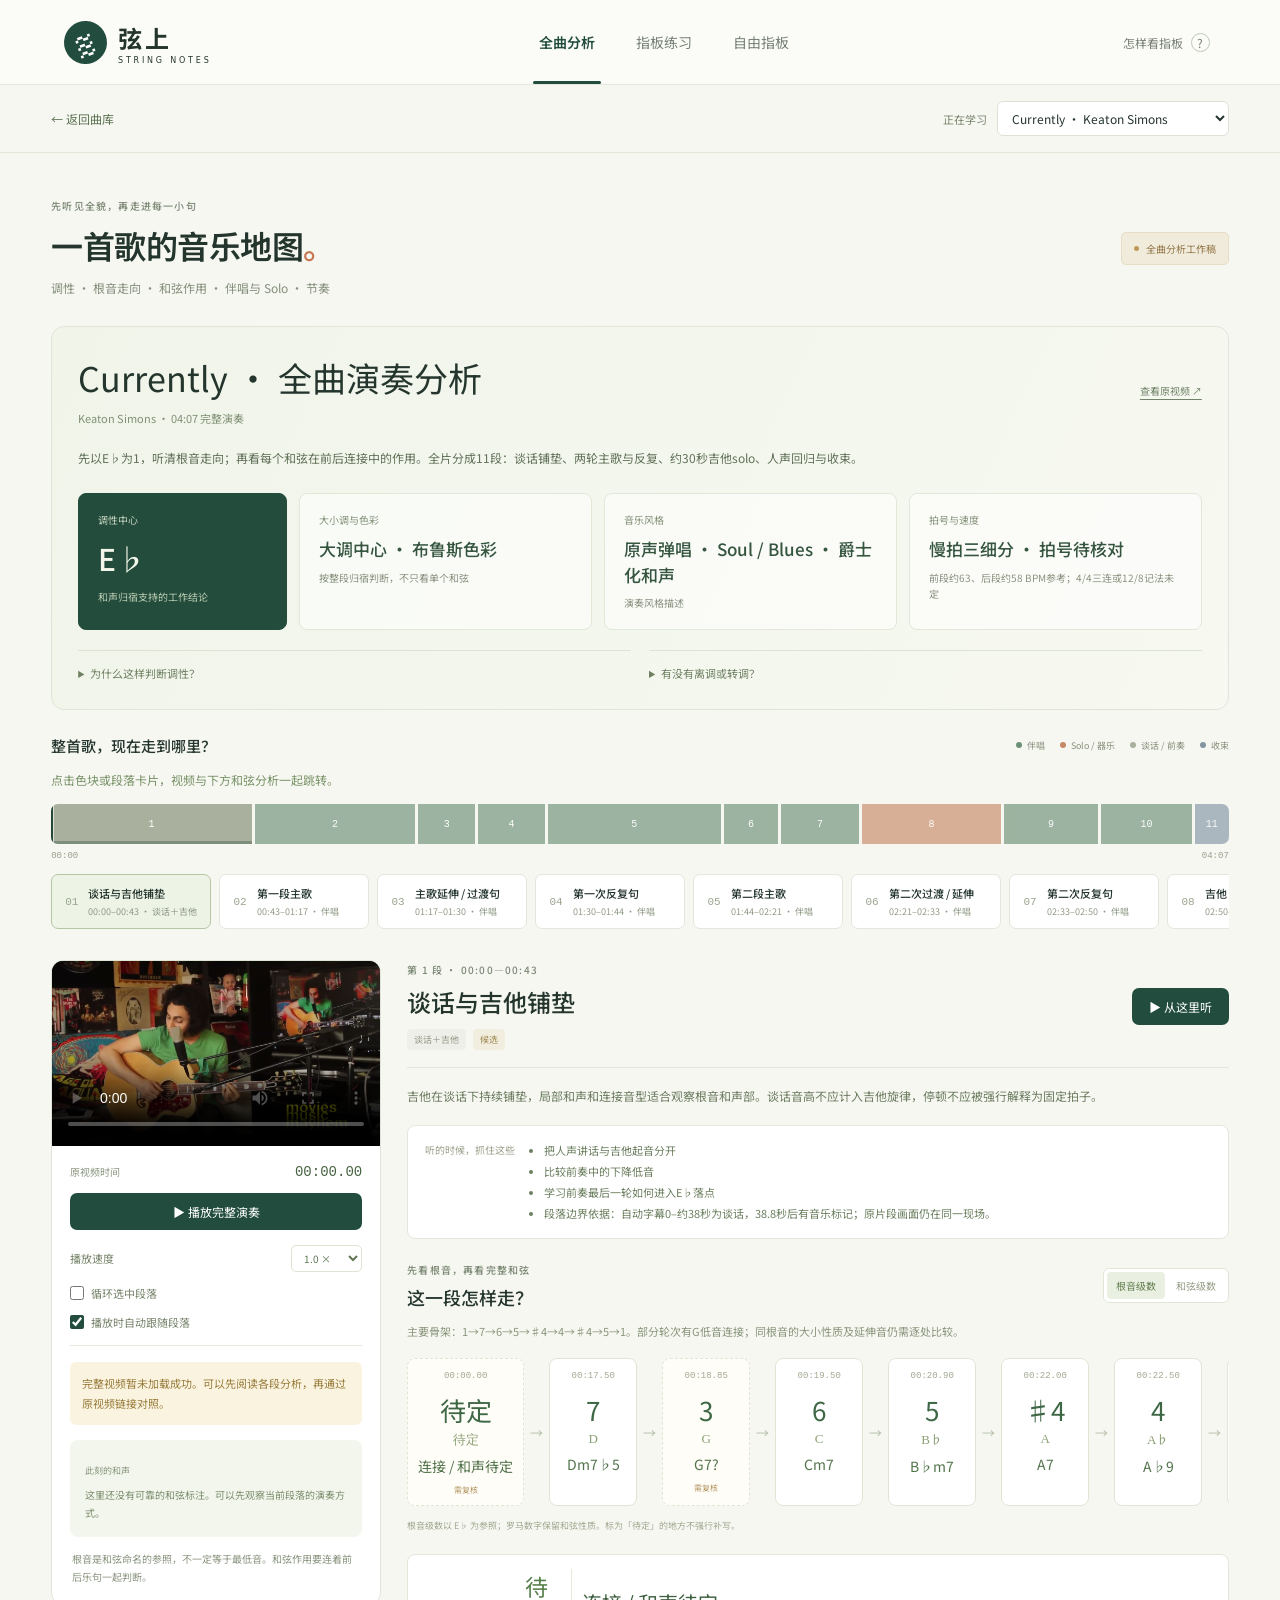
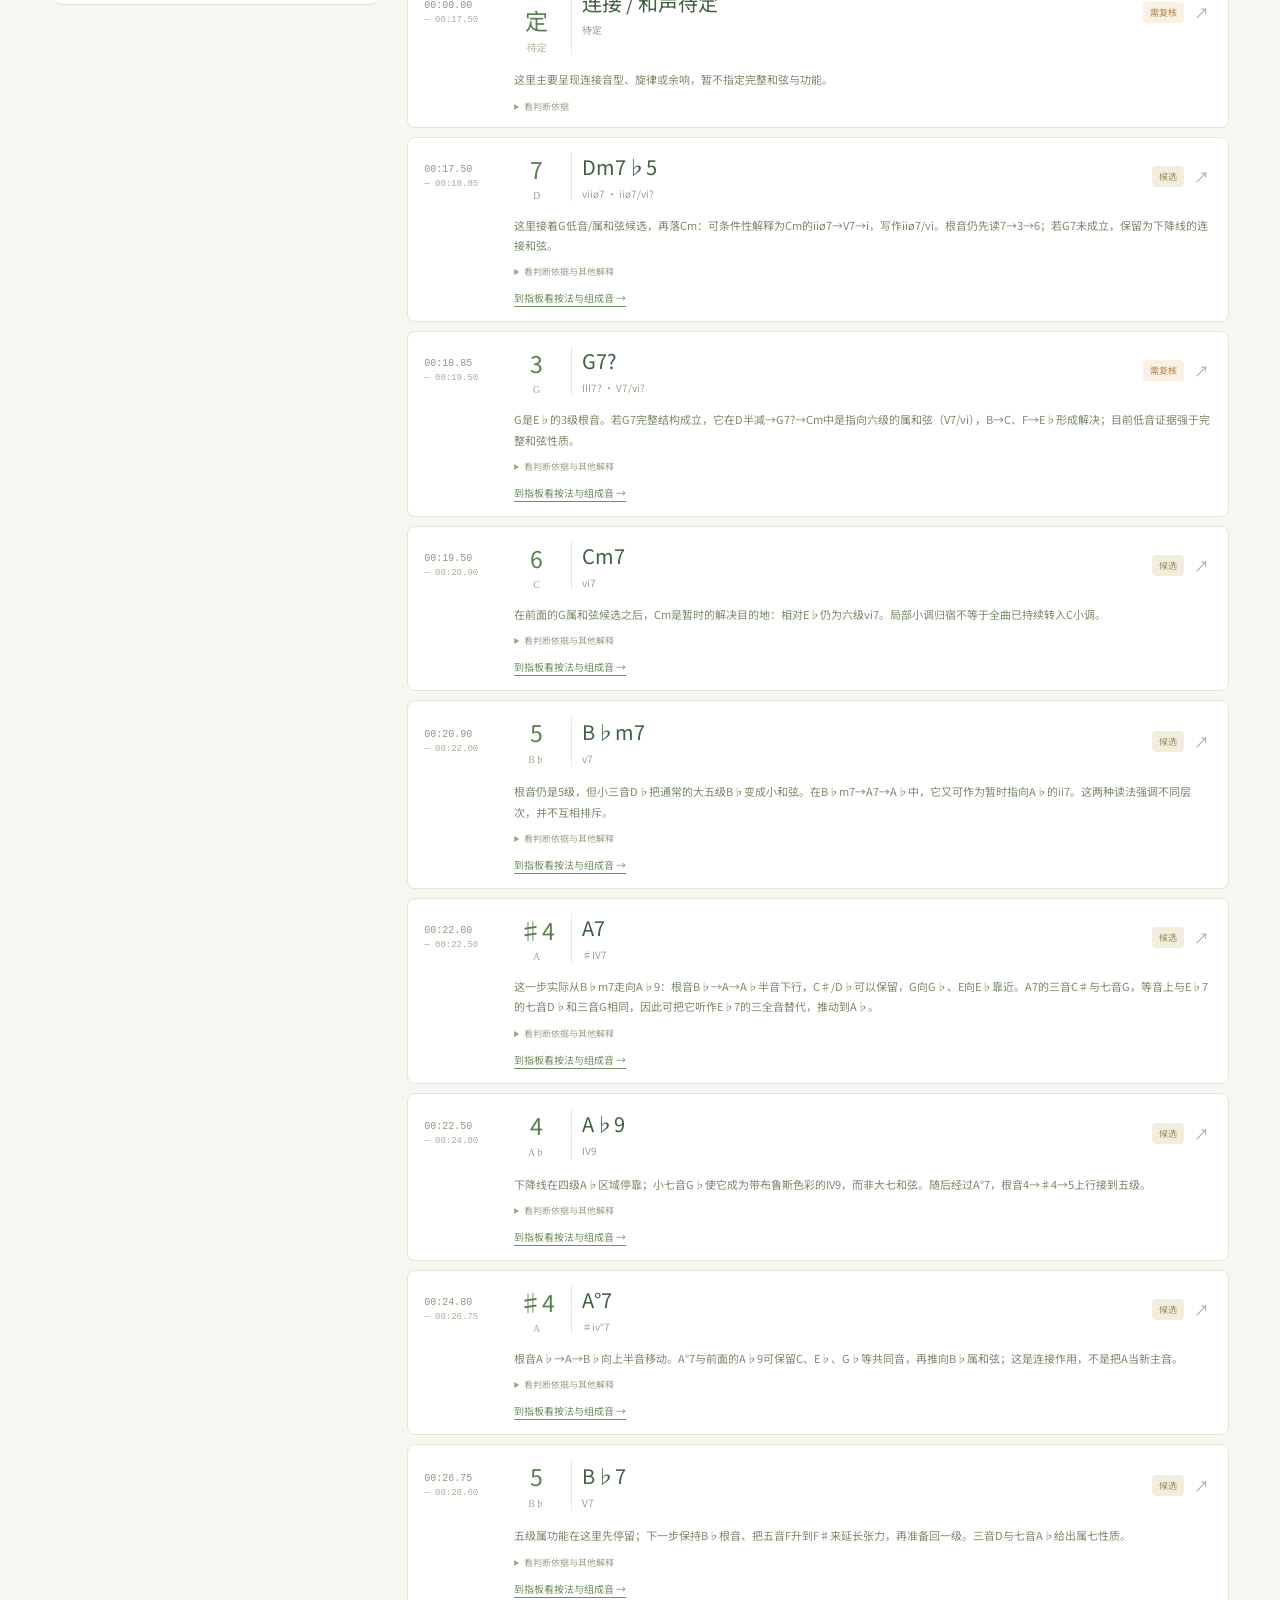
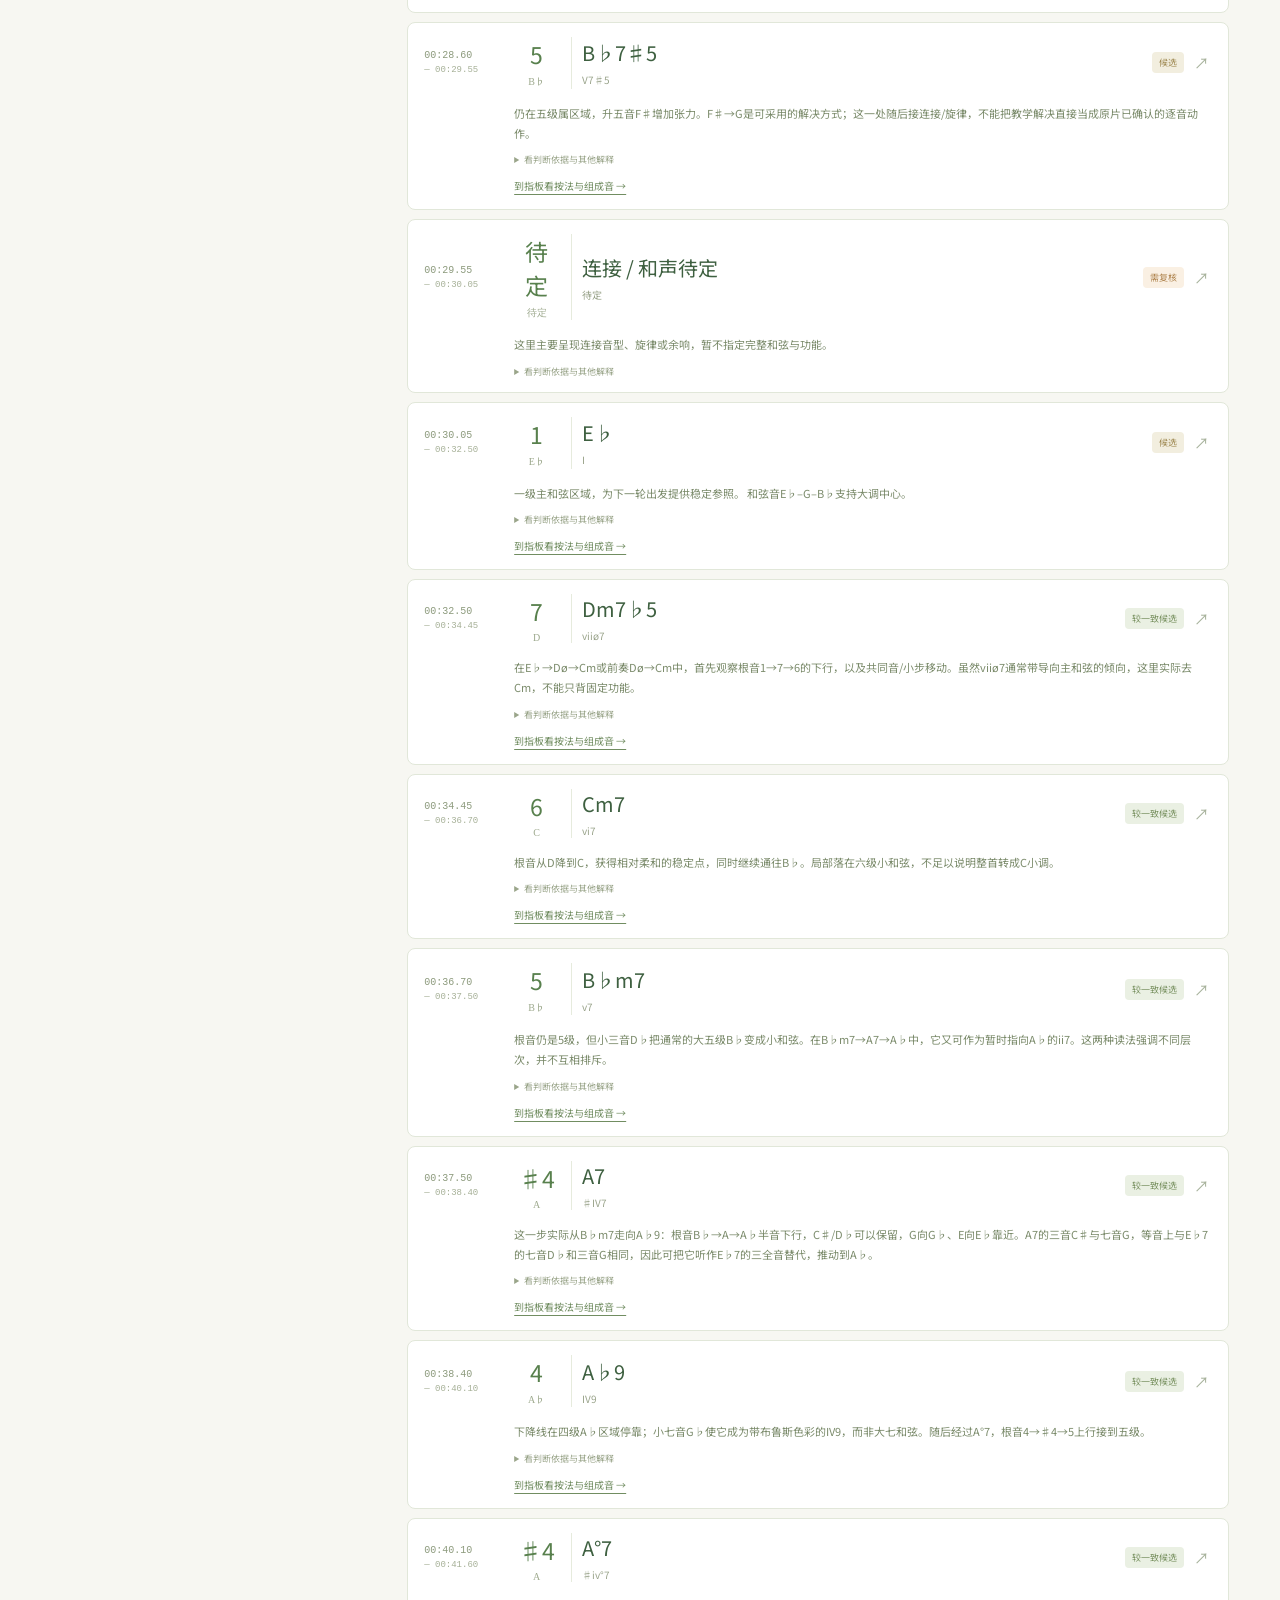
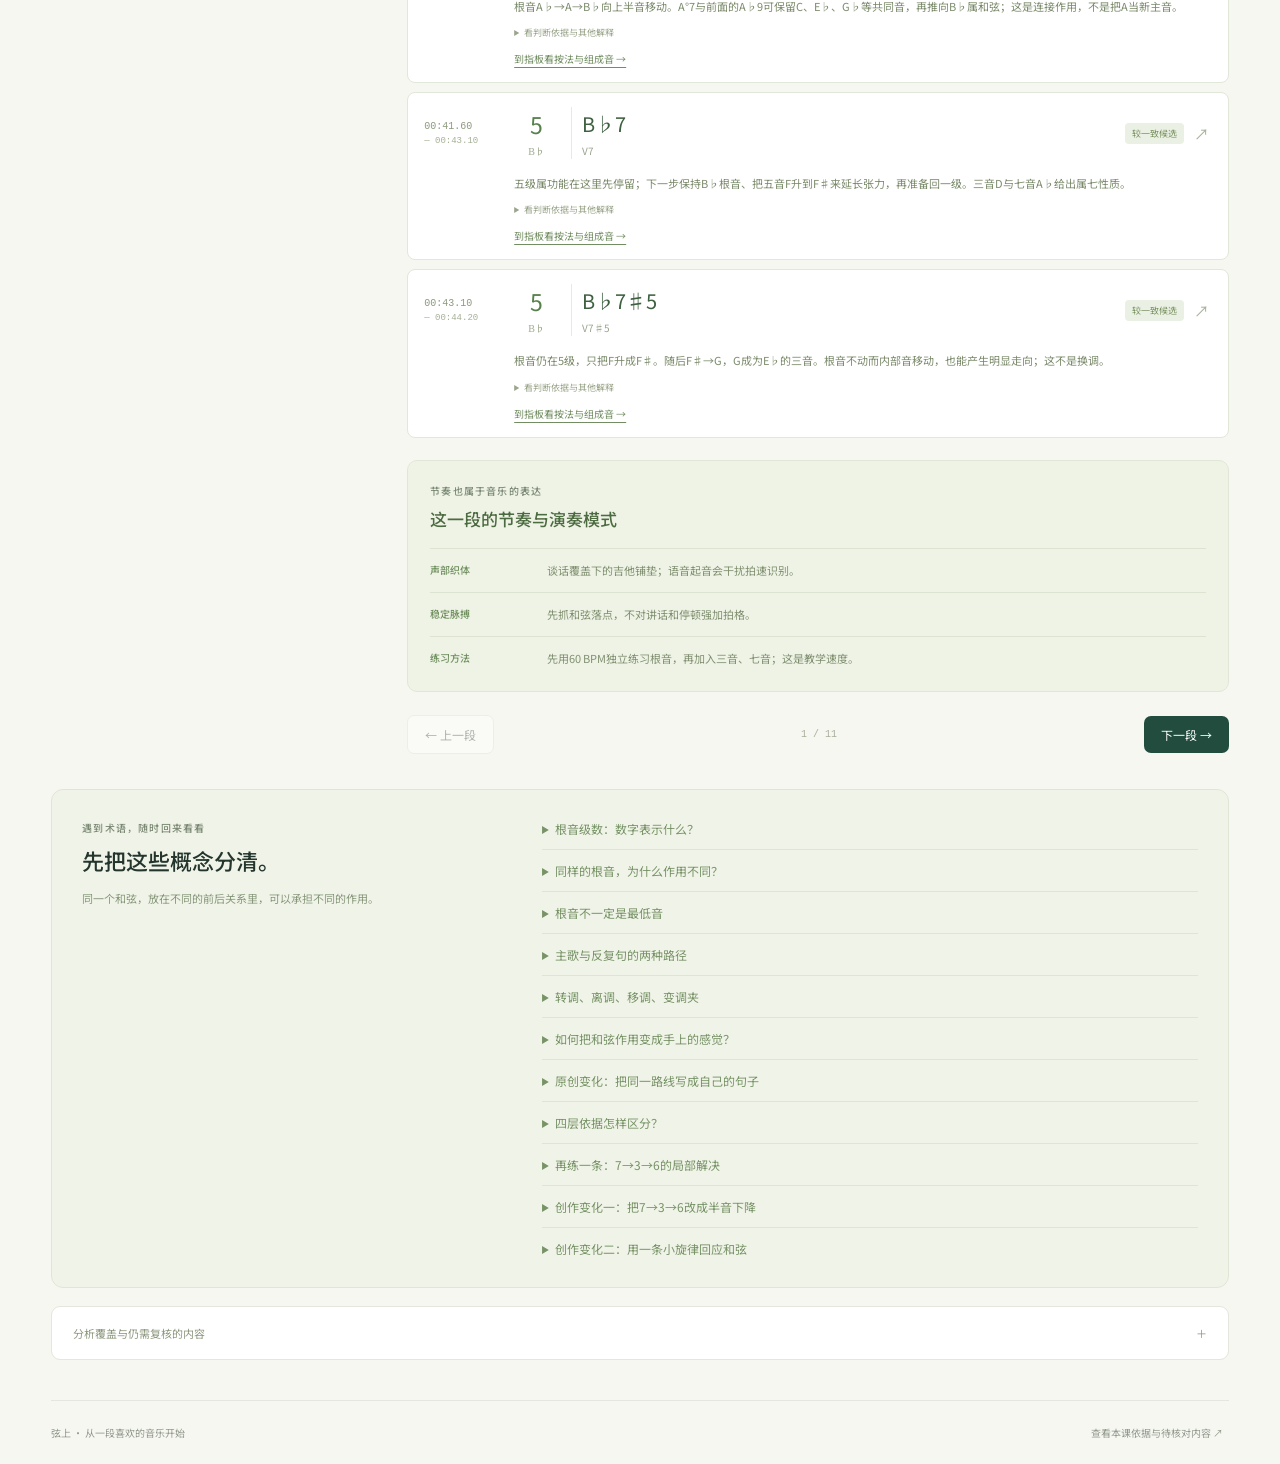
==== study.html @ 5fca8b68 "Add song library and complete Ain't No Sunshine guitar lesson" ====
<!doctype html>
<html lang="zh-CN">
<head><meta charset="UTF-8"><meta name="viewport" content="width=device-width,initial-scale=1"><meta name="theme-color" content="#183f35"><meta name="description" content="选择喜欢的吉他演奏，结合音乐分析和指板练习学习。"><title>弦上 · 歌曲学习</title><link rel="stylesheet" href="style.css"><link rel="stylesheet" href="full-analysis.css?v=20261111-section-sync"><link rel="stylesheet" href="integration.css?v=20261114-song-library"><link rel="stylesheet" href="library.css?v=20261114-song-library"></head>
<body class="study-page" data-study-state="loading">
<header class="topbar"><a class="brand" href="index.html"><span class="brand-mark">≋</span><span>弦上<small>STRING NOTES</small></span></a><nav aria-label="工作模式"><button id="analysisMode" class="nav-button active">全曲分析</button><button id="lessonMode" class="nav-button">指板练习</button><button id="freeMode" class="nav-button">自由指板</button></nav><button class="quiet" id="helpButton">怎样看指板 <span>?</span></button></header>
<div class="study-selection"><a class="back-to-library" href="index.html">← 返回曲库</a><label class="study-song-picker" for="songSelect"><span>正在学习</span><select id="songSelect" aria-label="选择要练习的歌曲"></select></label></div>
<section id="studyStatus" class="study-status" role="status" aria-live="polite"><div class="library-kicker">STRING NOTES · 歌曲学习</div><h1 id="studyStatusTitle">正在打开这首歌。</h1><p id="studyStatusMessage">准备视频、音乐分析与指板练习。</p><a href="index.html">返回曲库 →</a></section>
<noscript><p class="study-status">歌曲分析与交互指板需要启用 JavaScript。<a href="index.html">返回曲库</a></p></noscript>
<main id="studyContent">
<section id="analysisView" aria-label="完整演奏分析"></section>
<section id="practiceView" hidden>
<div class="page-heading"><div><div class="eyebrow">从第一句到最后一个落点。</div><h1>跟着整首歌，练指板<span class="title-dot">。</span></h1><p>选一个段落，沿着根音走向练按法；唱歌时看和弦，Solo 时看旋律。</p></div><div class="version"><span class="green-dot"></span> 歌曲 · 全曲练习</div></div>
<section id="practiceMap" class="fa-map practice-map" aria-label="全曲指板练习段落地图">
 <div class="fa-map-title"><h3>整首歌，现在走到哪里？</h3><div class="fa-map-legend" aria-label="段落类型"><span><i class="voice" aria-hidden="true"></i>伴唱</span><span><i class="solo" aria-hidden="true"></i>Solo / 器乐</span><span><i class="talk" aria-hidden="true"></i>谈话 / 前奏</span><span><i class="outro" aria-hidden="true"></i>收束</span></div></div>
 <p class="fa-map-hint">点击色块或段落卡片，视频、当前按法和练习列表一起切换。</p>
 <div id="practiceTimeline" class="fa-timeline" role="group" aria-label="按时间选择练习段落" aria-controls="songVideo fretboard lessonSteps"><span id="practicePlayhead" class="fa-playhead" aria-hidden="true"></span></div>
 <div class="fa-timeline-labels"><span>00:00</span><span id="practiceMapDuration">00:00</span></div>
 <div id="practiceChapters" class="fa-chapters" role="group" aria-label="选择指板练习段落" aria-controls="songVideo fretboard lessonSteps"></div>
</section>
<div class="workspace">
<aside class="song-panel">
 <div class="song-cover"><video id="songVideo" preload="metadata" playsinline controls aria-label="完整演奏与指板跟随"></video><span class="cover-label">完整演奏</span></div>
 <div class="song-info"><div class="eyebrow">正在学习 · 完整演奏</div><h2>歌曲</h2><p>演奏视频</p><a class="source-link" href="index.html" target="_blank" rel="noopener">在 YouTube 看完整演奏 ↗</a></div>
 <div class="playback-tools"><button class="primary song-play" id="playSong">▶ 播放完整演奏</button><label>播放速度 <select id="speedSelect" aria-label="完整演奏播放速度"><option value="0.5">0.5 ×</option><option value="0.75">0.75 ×</option><option value="1" selected>1.0 ×</option></select></label><label>循环范围 <select id="loopMode" aria-label="指板练习循环范围"><option value="none" selected>不循环</option><option value="chord">当前和弦</option><option value="section">当前段落</option></select></label><label class="check-label"><input type="checkbox" id="followSong" checked> 播放时跟随歌曲换和弦</label><div class="time-row"><span>原视频位置</span><strong id="absoluteTime">00:00.00</strong></div></div>
 <div class="practice-section-picker"><label for="practiceSection">选择练习段落</label><select id="practiceSection" aria-label="选择全曲练习段落"><option value="all">全曲 · 所有段落</option></select></div>
 <div class="scope-switch" role="group" aria-label="学习范围"><button id="allScope" class="selected">全曲和弦</button><button id="tailScope">入门3和弦</button></div>
 <p id="practiceCoverage" class="practice-coverage">全曲和弦与旋律分段练习</p>
 <div id="lessonSteps" class="lesson-steps" aria-label="全曲和弦与旋律步骤"></div>
 <p id="practiceProgress" class="practice-progress" aria-label="练习进度"></p>
 <div class="song-footnote"><span class="status-tag">教学按法</span><p>全曲候选和弦按标准调弦配音；不确定处保留待核对，Solo 练习与原片逐音谱分开展示。</p></div>
</aside>
<section class="learning-panel" aria-label="指板学习区">
 <div class="chord-heading"><div><div class="eyebrow" id="stepKicker">全曲练习 · 先选一段开始</div><div class="chord-title-row"><h2 id="chordName">歌曲</h2><span class="status-tag light" id="modeTag">教学按法</span></div><p id="chordSubtitle">把和弦作用落到每一个按位</p></div><div class="chord-controls"><button class="primary" id="playChord"><span>♪</span> 听这个和弦</button><button class="secondary" id="playArpeggio">逐弦听音</button></div></div>
 <div id="customBanner" class="custom-banner" hidden><span>你正在改变按位。下方名称按实际发声音重新识别。</span><button id="restoreChord">回到歌曲按法 ↩</button></div>
 <div id="songContext" class="song-context" hidden></div>
 <section id="soloPractice" class="solo-practice" aria-label="Solo 旋律指板练习" hidden></section>
 <div class="tone-strip"><span class="strip-label">和弦构成</span><div id="toneChips" class="tone-chips"></div><span id="omissionNote" class="omission-note"></span></div>
 <div id="harmonicContext" class="harmonic-context"></div>
 <p id="practiceEvidence" class="practice-evidence" aria-label="当前按法与音轨证据"></p>
 <div class="board-card"><div class="board-toolbar"><div><strong>六弦指板</strong><span>标准调弦 · 无变调夹</span></div><div class="label-switch" aria-label="指板标签"><button class="selected" data-label="note">音名</button><button data-label="degree">音程</button><button data-label="finger">指号</button></div></div>
 <div class="board-instruction"><span>上方是最细的 1 弦 · 下方是最粗的 6 弦</span><label><input type="checkbox" id="showAllNotes"> 显示全部音名</label></div>
 <p class="board-role-help">圆点下方标注当前和弦内的音级；右上角小数字是左手指号。♭ 降、♯ 升、♭♭ 重降。</p>
 <div class="board-scroll" tabindex="0" aria-label="可横向滚动的吉他指板"><div id="fretboard" class="fretboard"></div></div>
 <div class="board-bottom"><div class="role-legend"><span><i class="root"></i>根音</span><span><i class="third"></i>三音</span><span><i class="fifth"></i>五音</span><span><i class="seventh"></i>七音</span><span><i class="color"></i>色彩音</span></div><span>点按位可试音 · 再点可取消</span></div></div>
 <div class="string-inspector"><div class="section-label">实际发声 <span>按六弦 → 一弦排列</span></div><div id="stringNotes" class="string-notes"></div></div>
 <div class="explain-grid"><article class="explain-card"><div class="card-kicker"><span>01</span> 手怎么放</div><h3 id="tabText"></h3><p id="fingerGuide"></p><div class="finger-key"><b>1</b> 食指 <b>2</b> 中指 <b>3</b> 无名指 <b>4</b> 小指</div><details id="alternateWrap"><summary>另一种按法建议</summary><p id="alternateText"></p></details></article><article class="explain-card theory"><div class="card-kicker"><span>02</span> 为什么是这个和弦</div><h3 id="whyTitle">和弦的组成音</h3><p id="whyText"></p><div class="movement" id="movementText"></div></article></div>
 <div class="step-footer"><button class="secondary" id="prevChord">← 上一步</button><label class="check-label practice-check"><input type="checkbox" id="practiced"> 这一步我练过了</label><button class="primary" id="nextChord">下一步 →</button></div>
 <section class="mini-practice" hidden><div><h3>简化练习</h3><p></p><button id="playMelody" class="text-button">♪ 听这组音</button></div><div class="melody-path"></div></section>
 <details class="practice-audio" hidden><summary>简化练习与创作变化</summary><div></div></details>
</section>
</div>
</section>
<footer><span>弦上 · 从一段喜欢的音乐开始</span><button id="evidenceButton">查看本课依据与待核对内容 ↗</button></footer>
</main>
<dialog id="helpDialog"><button class="dialog-close" aria-label="关闭帮助">×</button><div class="eyebrow">第一步，不急着记和弦名</div><h2>三个数字，分开看。</h2><div class="help-items"><p><b>弦号</b> 第 1 弦最细、声音较高；第 6 弦最粗、声音较低。指板从上到下是 1 → 6 弦。</p><p><b>品位</b> 上方的 1、2、3…是从琴头开始数的格子。按在格子靠近右侧品丝的位置。</p><p><b>指号</b> 音符旁的小数字是左手手指：1 食指、2 中指、3 无名指、4 小指。</p><p><b>× 与 0</b> × 表示这根弦不发声；0 表示不按品、弹空弦。点击左侧 × 可以切换空弦。</p></div><p class="dialog-tip">先选择一处和弦，点“逐弦听音”，再逐一看看指板上的音名、和弦音级与左手指号。</p><button class="primary dialog-close">开始试一试</button></dialog>
<dialog id="evidenceDialog"><button class="dialog-close" aria-label="关闭依据">×</button><div class="eyebrow">本课的四层依据</div><h2>练习可以明确，证据也要明确。</h2><dl></dl><p class="dialog-tip">自由指板按实际发声音识别，音数不足会显示单音或音组；有多种解释时保留候选。</p></dialog>
<div class="toast" id="toast" role="status" aria-live="polite"></div>
<script src="songs.js?v=20261114-song-library"></script><script src="study-loader.js?v=20261114-song-library"></script>
</body></html>
---- style.css ----
@import url('https://fonts.googleapis.com/css2?family=Noto+Sans+SC:wght@400;500;600;700&display=swap');
:root{--bg:#f7f7f2;--white:#fff;--ink:#24352e;--muted:#788078;--line:#e4e7df;--green:#214c3e;--pale:#edf2e9;--root:#c6754e;--third:#8b76b6;--fifth:#538ca1;--seventh:#4f927e;--color:#b58c3d;font-family:'Noto Sans SC','Microsoft YaHei',system-ui,sans-serif;color:var(--ink);background:var(--bg);font-synthesis:none}
*{box-sizing:border-box}body{margin:0}button,select,input{font:inherit}button,a,input,select,summary{touch-action:manipulation}button{cursor:pointer}a{color:inherit}button{border:none;background:none;color:inherit}button:disabled{opacity:.35;cursor:not-allowed}button:focus-visible,a:focus-visible,input:focus-visible,select:focus-visible,summary:focus-visible{outline:3px solid #b6b879;outline-offset:3px}button,select{transition:background .16s,color .16s,box-shadow .16s}p{line-height:1.8}.topbar{height:85px;display:flex;align-items:center;justify-content:space-between;padding:0 5%;border-bottom:1px solid var(--line);background:#fbfcf7}.brand{display:flex;gap:11px;align-items:center;text-decoration:none;font-size:24px;font-weight:700;letter-spacing:3px}.brand small{display:block;font:8px system-ui;letter-spacing:2.8px;margin-top:1px}.brand-mark{display:grid;place-items:center;background:var(--green);color:#fff;width:43px;height:43px;border-radius:50%;font:42px Georgia;transform:rotate(-20deg)}nav{display:flex;gap:29px;align-self:stretch}.nav-button{font-size:14px;position:relative;color:var(--muted);padding:0 6px}.nav-button.active{color:var(--green);font-weight:600}.nav-button.active:after{content:'';position:absolute;height:3px;background:var(--green);bottom:0;left:0;right:0;border-radius:4px}.quiet{font-size:12px;color:var(--muted)}.quiet span{display:inline-grid;place-items:center;width:19px;height:19px;border:1px solid #bfc8bd;border-radius:50%;margin-left:5px}main{max-width:1480px;margin:auto;padding:38px 4% 0}.page-heading{display:flex;justify-content:space-between;align-items:center;margin-bottom:30px}.eyebrow{font-size:10px;color:var(--muted);font-weight:500;letter-spacing:1.5px}.page-heading h1{font-size:32px;letter-spacing:-1px;font-weight:600;margin:8px 0 6px}.title-dot{color:var(--root)}.page-heading p{font-size:13px;margin:0;color:var(--muted)}.version{font-size:10px;color:var(--muted);display:flex;gap:7px;align-items:center}.green-dot{width:6px;height:6px;background:#66896a;border-radius:50%}.workspace{display:grid;grid-template-columns:285px minmax(0,1fr);gap:28px;align-items:start}.song-panel{background:var(--white);border:1px solid var(--line);border-radius:14px;overflow:hidden;position:sticky;top:20px}.song-cover{position:relative;background:#1a2c24}.song-cover video{display:block;width:100%;aspect-ratio:16/9;object-fit:cover}.cover-label{display:block;font-size:9px;letter-spacing:.8px;color:#d8e4d9;padding:7px 17px}.song-info{padding:19px 20px 16px}.song-info h2{font:30px Georgia,serif;margin:4px 0 5px}.song-info p{font-size:11px;margin:0 0 10px;color:#525e54}.song-info p span{color:var(--muted)}.source-link{font-size:10px;color:var(--muted);text-underline-offset:4px}.playback-tools{padding:14px 20px;background:#f8faf6;border-block:1px solid var(--line);font-size:11px;display:grid;gap:12px}.playback-tools>label:first-child{display:flex;justify-content:space-between;align-items:center}select{border:1px solid #dce3d6;background:white;border-radius:6px;padding:3px 8px;color:var(--ink)}.check-label{display:flex;align-items:center;gap:7px;cursor:pointer}input[type=checkbox]{accent-color:var(--green);width:14px;height:14px;margin:0}.time-row{border-top:1px solid var(--line);padding-top:11px;display:flex;justify-content:space-between;color:var(--muted);font-size:10px}.time-row strong{font:12px monospace;color:var(--ink)}.scope-switch{display:flex;padding:4px;background:#f1f3ed;border-radius:7px;margin:18px 16px 10px;gap:3px}.scope-switch button{flex:1;padding:7px 2px;font-size:11px;border-radius:5px;color:var(--muted)}.scope-switch button.selected{background:white;color:var(--green);box-shadow:0 1px 3px #142e1410;font-weight:600}.lesson-steps{padding:0 10px 8px}.step-item{width:100%;display:flex;align-items:center;text-align:left;gap:10px;padding:12px 11px;border-radius:7px;margin:3px 0}.step-item:hover{background:#f6f8f2}.step-item.active{background:var(--pale);box-shadow:inset 3px 0 var(--green)}.step-num{font:11px monospace;color:#8f9a90;width:20px}.step-item.active .step-num{color:var(--green)}.step-item strong{display:block;font-size:17px;font-weight:600}.step-item small{display:block;font-size:9px;color:var(--muted);margin-top:3px}.step-item .step-check{margin-left:auto;color:#72916c;font-size:13px}.song-footnote{padding:17px 20px;border-top:1px solid var(--line)}.status-tag{font-size:9px;color:#927945;background:#f4efdf;display:inline-block;padding:4px 8px;border-radius:4px;white-space:nowrap}.status-tag.light{background:#edf1e9;color:#607653}.song-footnote p{font-size:10px;color:var(--muted);margin:7px 0 0;line-height:1.7}.learning-panel{min-width:0}.chord-heading{display:flex;justify-content:space-between;align-items:center;margin-bottom:19px;min-height:108px}.chord-title-row{display:flex;align-items:center;gap:14px}.chord-title-row h2{font:500 50px Georgia,'Noto Sans SC',serif;letter-spacing:-2px;margin:4px 0;line-height:1.2}.chord-heading p{font-size:12px;margin:3px 0 0;color:var(--muted)}.chord-controls{display:flex;flex-direction:column;gap:8px}.primary,.secondary{padding:10px 17px;border-radius:7px;font-size:12px;white-space:nowrap}.primary{background:var(--green);color:white}.primary:hover{background:#31634e}.primary span{margin-right:4px}.secondary{border:1px solid #d7dfd2;background:#fff}.secondary:hover{background:#eef3e9}.custom-banner{padding:12px 15px;background:#fff5df;border:1px solid #e8d9b3;border-radius:7px;font-size:11px;margin-bottom:14px;line-height:1.7}.custom-banner button{text-decoration:underline;color:#735a23;margin-left:8px}.custom-banner[hidden]{display:none}.tone-strip{display:flex;align-items:center;gap:12px;flex-wrap:wrap;margin-bottom:19px}.strip-label{font-size:10px;color:var(--muted)}.tone-chips{display:flex;gap:7px;flex-wrap:wrap}.tone-chip{display:flex;align-items:center;gap:7px;background:white;border:1px solid var(--line);border-radius:6px;padding:7px 10px}.tone-chip b{font:600 16px Georgia;min-width:18px}.tone-chip span{font-size:9px;color:var(--muted)}.tone-chip i{width:5px;height:5px;border-radius:50%;background:var(--role-color)}.tone-chip.omitted{opacity:.55;border-style:dashed}.omission-note{font-size:10px;color:var(--muted)}.board-card{background:white;border:1px solid #dfe5d8;border-radius:12px;overflow:hidden}.board-toolbar{padding:17px 18px;display:flex;align-items:center;justify-content:space-between}.board-toolbar strong{font-size:12px;font-weight:600}.board-toolbar>div>span{font-size:10px;color:var(--muted);margin-left:10px}.label-switch{display:flex;gap:2px;border:1px solid var(--line);border-radius:6px;padding:3px}.label-switch button{font-size:10px;padding:5px 10px;border-radius:4px;color:var(--muted)}.label-switch button.selected{background:var(--pale);color:var(--green)}.board-instruction{padding:0 18px 15px;display:flex;align-items:center;justify-content:space-between;gap:8px;font-size:9px;color:var(--muted)}.board-instruction label{display:flex;align-items:center;gap:5px;white-space:nowrap}.board-instruction input{width:11px;height:11px}.board-scroll{overflow-x:auto;padding:0 15px 5px;scrollbar-width:thin;scrollbar-color:#bfcebd transparent}.fretboard{min-width:640px;position:relative}.fret-head,.fret-row{display:grid;grid-template-columns:53px repeat(13,minmax(40px,1fr))}.fret-head{height:30px;align-items:center}.fret-head span{text-align:center;font:10px monospace;color:#8e9689}.fret-head span:first-child{font-size:9px}.fret-row{height:47px;align-items:stretch;position:relative}.fret-row .fret-cell{border-right:1px solid #a9ae9470;background:#ede9d7;position:relative;display:flex;align-items:center;justify-content:center;min-width:0;padding:0}.fret-row:nth-child(even) .fret-cell{background:#eeeada}.fret-row .fret-cell:before{content:'';position:absolute;z-index:1;left:0;right:0;top:50%;height:var(--string-width);background:linear-gradient(#b6aa80,#ddd1b5,#a29570);box-shadow:0 1px 1px #a9956e20}.fret-row .fret-cell:hover{background:#dce2c9}.fret-row .fret-cell.open{background:#fff;border-right:4px solid #9d9d82}.fret-cell .note-dot{position:relative;z-index:2;display:grid;place-items:center;width:33px;height:33px;border-radius:50%;font-size:12px;font-weight:600;letter-spacing:-.5px;color:white;background:var(--role-color);box-shadow:0 2px 4px #323f2325}.fret-cell .note-dot:after{content:attr(data-finger);position:absolute;top:-4px;right:-4px;width:14px;height:14px;border-radius:50%;background:#fff;border:1px solid #e2e3d7;color:#4b5d43;font:9px/13px system-ui;text-align:center}.fret-cell .note-dot[data-finger='']:after{display:none}.fret-cell .ghost-note{z-index:2;background:#eee9d7b0;color:#878a74;font-size:10px}.fret-cell .position-dot{position:absolute;width:8px;height:8px;background:#a4a68533;top:50%;left:50%;transform:translate(-50%,-50%);border-radius:50%}.string-label{display:flex;align-items:center;gap:5px;white-space:nowrap;padding-right:6px;justify-content:space-between;font-size:10px;color:#7c887a}.string-label b{font-weight:500;color:#475e47}.mute-button{font:15px monospace;color:#9aa496;width:20px;height:28px;padding:0;border-radius:4px}.mute-button:hover{background:#e6eadf}.mute-button.active{color:#9c9278}.board-bottom{display:flex;justify-content:space-between;align-items:center;padding:16px 18px;color:var(--muted);font-size:9px;gap:10px;flex-wrap:wrap}.role-legend{display:flex;gap:12px}.role-legend span{display:flex;align-items:center;gap:5px}.role-legend i{width:6px;height:6px;border-radius:50%}.root{background:var(--root)}.third{background:var(--third)}.fifth{background:var(--fifth)}.seventh{background:var(--seventh)}.color{background:var(--color)}.string-inspector{margin-top:18px}.section-label{font-size:11px;font-weight:500;margin-bottom:9px}.section-label span{font-size:9px;color:var(--muted);font-weight:400;margin-left:8px}.string-notes{display:grid;grid-template-columns:repeat(6,1fr);gap:7px}.string-note{background:#fff;border:1px solid var(--line);border-radius:7px;padding:10px 7px;text-align:left;min-height:80px}.string-note:hover{background:#f1f5ed}.string-note small{font-size:9px;color:var(--muted);display:block}.string-note b{font:600 21px Georgia;display:block;margin:3px 0;color:var(--role-color)}.string-note span{font-size:9px;color:var(--muted)}.string-note.muted{background:#f0f2ec;border-style:dashed}.string-note.muted b{color:#a5afa0}.explain-grid{display:grid;grid-template-columns:1fr 1fr;gap:15px;margin-top:19px}.explain-card{padding:19px;background:white;border:1px solid var(--line);border-radius:10px}.card-kicker{font-size:11px;font-weight:500;display:flex;align-items:center;gap:8px}.card-kicker>span{font:9px monospace;background:#f1f3ec;color:#798773;border-radius:4px;padding:4px 5px}.explain-card h3{font-size:13px;font-weight:500;margin:13px 0 8px}.explain-card:first-child h3{font:22px monospace;letter-spacing:5px;color:var(--green)}.explain-card p{font-size:11px;color:#687362;margin:8px 0;line-height:1.9}.finger-key{display:flex;align-items:center;gap:5px;font-size:9px;color:var(--muted);flex-wrap:wrap;margin-top:12px}.finger-key b{display:grid;place-items:center;width:16px;height:16px;border-radius:50%;border:1px solid #dce2d5;font:10px monospace;margin-left:3px}.explain-card details{font-size:10px;color:var(--muted);margin-top:12px}.explain-card details p{font-size:10px}.theory{background:#f0f4e9;border-color:#e1e8d8}.movement{font-size:10px;color:#5c7351;line-height:1.8;border-top:1px solid #dce5d4;padding-top:10px;margin-top:10px}.step-footer{display:flex;align-items:center;justify-content:space-between;margin:18px 0 24px;gap:10px}.practice-check{font-size:11px;color:var(--muted)}.mini-practice{display:grid;grid-template-columns:1fr 1.1fr;gap:24px;background:#e8edde;border:1px solid #dce4d0;border-radius:11px;padding:23px}.mini-practice h3{font-size:17px;font-weight:500;margin:8px 0}.mini-practice p{font-size:10px;color:#738067;margin:0}.mini-practice p strong{font-weight:500;color:#546c47}.text-button{font-size:11px;text-decoration:underline;text-underline-offset:4px;margin-top:12px;padding:0;color:var(--green)}.melody-path{display:flex;align-items:center;justify-content:space-between;gap:8px}.melody-path>button{display:flex;flex-direction:column;align-items:center;padding:10px 5px;border-radius:8px;gap:7px;flex:1}.melody-path>button:hover{background:#f6f8ef}.melody-path small{font-size:9px;color:#829077}.melody-path strong{font:32px Georgia;color:var(--green)}.melody-path span{font-size:9px;color:#748669;white-space:nowrap}.melody-path>b{font-size:15px;color:#b2bca5}.practice-audio{background:#fff;border:1px solid var(--line);padding:16px 19px;border-radius:10px;margin-top:16px;font-size:11px}.practice-audio summary{cursor:pointer;color:#5f7056}.practice-audio p{font-size:11px;color:var(--muted)}.practice-chords{font-family:Georgia}.practice-audio label{display:block;font-size:10px;margin-top:13px}.practice-audio audio{width:100%;height:35px;margin-top:7px}footer{display:flex;justify-content:space-between;align-items:center;margin-top:40px;border-top:1px solid var(--line);padding:23px 0;font-size:10px;color:#91998c}footer button{font-size:10px}dialog{border:1px solid #dce4d3;border-radius:16px;padding:35px;max-width:590px;width:calc(100% - 32px);color:var(--ink);box-shadow:0 30px 100px #193b2e33}dialog::backdrop{background:#172f255c;backdrop-filter:blur(3px)}dialog h2{font-size:24px;font-weight:500;margin:10px 0 23px}dialog>button.dialog-close:first-child{position:absolute;right:16px;top:12px;font:26px sans-serif;color:#809178}dialog p,dialog dd{font-size:12px;color:#6c7965;line-height:1.9}.help-items b{color:var(--green);margin-right:9px}.help-items p{padding-bottom:12px;border-bottom:1px solid var(--line)}.dialog-tip{padding:14px;background:var(--pale);border-radius:8px}.dialog-close.primary{margin-top:10px}dialog dt{font-size:13px;color:var(--green);margin:15px 0 5px}dialog dd{margin-left:0}.toast{position:fixed;bottom:25px;left:50%;transform:translateX(-50%) translateY(15px);background:#1d4033;color:white;padding:12px 21px;border-radius:8px;font-size:12px;box-shadow:0 6px 25px #132b2525;opacity:0;pointer-events:none;transition:opacity .2s,transform .2s;z-index:10}.toast.show{opacity:1;transform:translateX(-50%) translateY(0)}
@media(min-width:1500px){.fret-row{height:52px}.fret-cell .note-dot{width:36px;height:36px}}@media(max-width:1120px){main{padding-inline:3%}.workspace{grid-template-columns:245px minmax(0,1fr);gap:20px}.mini-practice{grid-template-columns:1fr}.melody-path{justify-content:center}.board-toolbar>div>span{display:none}.explain-grid{gap:10px}.explain-card{padding:15px}.role-legend{gap:8px}}@media(max-width:850px){.workspace{grid-template-columns:1fr}.song-panel{position:static;display:grid;grid-template-columns:230px 1fr}.song-cover{grid-row:span 2}.song-info{padding:12px 17px}.song-info h2{font-size:26px}.playback-tools{grid-column:2;padding:10px 17px;gap:9px}.scope-switch{grid-column:1/-1;margin:13px 16px 7px}.lesson-steps{grid-column:1/-1;display:flex;overflow-x:auto;gap:4px;padding:0 12px 10px}.step-item{min-width:155px;flex:1;padding:10px}.step-item strong{font-size:15px}.song-footnote{grid-column:1/-1;padding:10px 16px;display:flex;align-items:center;gap:10px}.song-footnote p{margin:0}.page-heading{margin-bottom:23px}.version{display:none}.learning-panel{margin-top:6px}.song-cover video{height:calc(100% - 27px);aspect-ratio:auto;object-fit:contain}.mini-practice{grid-template-columns:1fr 1fr}main{padding-top:26px}}@media(max-width:540px){.topbar{height:70px;padding:0 5%}.brand{font-size:20px;letter-spacing:2px}.brand-mark{width:34px;height:34px;font-size:33px}.brand small{font-size:6px;letter-spacing:2px}nav{gap:12px}.nav-button{font-size:11px;padding:0 2px}.quiet{font-size:0}.quiet span{font-size:12px}main{padding:24px 4% 0}.page-heading h1{font-size:25px}.page-heading p{font-size:11px}.eyebrow{font-size:9px}.song-panel{grid-template-columns:1fr}.song-cover{grid-row:auto;display:none}.song-info{padding:16px 18px 10px}.playback-tools{grid-column:1;display:flex;flex-wrap:wrap;gap:12px;font-size:10px;padding:12px 17px}.playback-tools>label:first-child{gap:10px}.playback-tools .time-row{width:100%}.song-footnote p{font-size:9px}.step-item{min-width:130px}.chord-title-row h2{font-size:43px}.chord-heading{min-height:96px;margin-bottom:12px}.chord-controls{gap:7px}.primary,.secondary{font-size:11px;padding:9px 12px}.tone-strip{gap:9px}.tone-chip{padding:6px 8px;gap:5px}.tone-chip b{font-size:15px}.tone-chip span{font-size:8px}.strip-label{width:100%}.board-toolbar{padding:13px}.board-instruction{font-size:8px;padding:0 12px 13px}.board-instruction>span{max-width:160px;line-height:1.8}.board-scroll{padding-inline:8px}.fretboard{min-width:650px}.board-bottom{padding:13px;font-size:8px}.role-legend{gap:10px}.board-bottom>span{display:none}.string-notes{grid-template-columns:repeat(3,1fr)}.string-note{min-height:76px;padding:10px}.explain-grid{grid-template-columns:1fr}.explain-card h3{margin-top:10px}.practice-check{font-size:9px;gap:4px}.practice-check input{width:12px;height:12px}.mini-practice{grid-template-columns:1fr;padding:20px;gap:10px}.melody-path>button{padding-top:15px}.step-footer{gap:5px}.step-footer .primary,.step-footer .secondary{padding:10px}.chord-title-row{gap:8px}.chord-title-row .status-tag{font-size:8px;padding:4px 6px}footer{font-size:9px;gap:18px;align-items:flex-start}footer button{font-size:9px;max-width:145px;text-align:right}dialog{padding:27px 22px}dialog h2{font-size:21px}.toast{font-size:11px;max-width:90%;width:max-content;text-align:center}}
.song-play{width:100%;font-size:11px}.playback-tools>label:has(select){display:flex;justify-content:space-between;align-items:center}@media(max-width:540px){.song-cover{display:block}.song-cover video{height:auto;aspect-ratio:16/9}.song-play{width:100%}}
.string-label{position:sticky;left:0;z-index:4;background:#fff}.fret-row .fret-cell.open{z-index:2}.fret-row .fret-cell.open:focus-visible{z-index:5}
---- full-analysis.css ----
.fa-shell{--fa-voice:#6c9076;--fa-solo:#c78865;--fa-talk:#a9b09d;--fa-outro:#8395a1;min-width:0}.fa-shell[hidden]{display:none}.fa-shell button,.fa-shell select{font-family:inherit}.fa-heading{display:flex;align-items:center;justify-content:space-between;gap:20px;margin:7px 0 27px}.fa-kicker{font-size:10px;font-weight:500;letter-spacing:1.2px;color:#7b8874}.fa-heading h2{font-size:32px;font-weight:600;letter-spacing:-.5px;margin:9px 0}.fa-heading h2>span{color:#c6754e}.fa-heading p{font-size:12px;color:#85907d;margin:0}.fa-draft{display:inline-flex;align-items:center;gap:7px;padding:8px 12px;background:#f1ebdc;color:#927747;border:1px solid #e7ddc7;border-radius:5px;font-size:10px;white-space:nowrap}.fa-draft i{width:5px;height:5px;background:#bc9a5a;border-radius:50%}.fa-overview{border:1px solid #dfe6d7;border-radius:13px;background:linear-gradient(115deg,#f0f4e9,#f7f9f1);padding:26px}.fa-overview-intro{display:flex;justify-content:space-between;align-items:center;gap:20px}.fa-overview-intro h3{font:34px Georgia,'Noto Sans SC',serif;margin:0 0 7px}.fa-overview-intro p{font-size:11px;color:#829176;margin:0}.fa-overview-intro>a{font-size:10px;color:#718469;text-underline-offset:4px}.fa-overview-summary{font-size:12px;line-height:1.9;max-width:950px;color:#62725a;margin:19px 0 23px}.fa-stats{display:grid;grid-template-columns:1fr 1.4fr 1.4fr 1.4fr;gap:12px}.fa-stat{padding:18px 19px;background:#fff9;border:1px solid #e1e8d8;border-radius:8px;min-width:0}.fa-stat>span{font-size:10px;color:#849178;display:block;margin-bottom:9px}.fa-stat>strong{font-size:17px;font-weight:500;color:#35553f;display:block;line-height:1.5}.fa-stat.tonic{background:#244c3d;border-color:#244c3d}.fa-stat.tonic>span{color:#c6d6c0}.fa-stat.tonic>strong{font-family:Georgia,'Noto Sans SC',serif;font-size:30px;color:#f3f6e9}.fa-stat>p{font-size:10px;color:#8a927f;margin:8px 0 0;line-height:1.6}.fa-stat.tonic>p{color:#b8cbb0}.fa-overview-evidence{display:grid;grid-template-columns:1fr 1fr;gap:18px;margin-top:20px}.fa-overview-evidence details{font-size:11px;color:#6f8063;border-top:1px solid #dbe4d0;padding-top:13px}.fa-overview-evidence summary{cursor:pointer;line-height:1.7}.fa-overview-evidence ul,.fa-overview-evidence p{font-size:11px;line-height:1.9;color:#75836b;padding-left:17px;margin-bottom:0}.fa-overview-evidence p{padding-left:0}.fa-map{padding:25px 0 28px}.fa-map-title{display:flex;align-items:center;justify-content:space-between;gap:15px;margin-bottom:14px}.fa-map h3{font-size:15px;font-weight:500;margin:0}.fa-map-legend{display:flex;gap:15px;font-size:9px;color:#89927e}.fa-map-legend span{display:flex;align-items:center;gap:5px;white-space:nowrap}.fa-map-legend i{height:6px;width:6px;border-radius:50%}.fa-map-legend .voice{background:var(--fa-voice)}.fa-map-legend .solo{background:var(--fa-solo)}.fa-map-legend .talk{background:var(--fa-talk)}.fa-map-legend .outro{background:var(--fa-outro)}.fa-timeline{height:40px;display:flex;position:relative;border-radius:7px;overflow:hidden;gap:3px;background:#f7f7f2}.fa-timeline-part{min-width:4px;position:relative;background:#a9b09d;opacity:.65;display:flex;align-items:center;justify-content:center;padding:0}.fa-timeline-part.voice{background:var(--fa-voice)}.fa-timeline-part.solo{background:var(--fa-solo)}.fa-timeline-part.outro{background:var(--fa-outro)}.fa-timeline-part.active,.fa-timeline-part:hover{opacity:1;box-shadow:inset 0 -3px #28483e55}.fa-timeline-part span{font:10px monospace;color:white;overflow:hidden}.fa-playhead{position:absolute;top:0;bottom:0;left:0;width:2px;background:#264836;pointer-events:none;z-index:2;box-shadow:0 0 0 1px #fff9}.fa-timeline-labels{display:flex;justify-content:space-between;color:#99a08d;font:9px monospace;margin-top:7px}.fa-chapters{display:flex;gap:8px;overflow-x:auto;padding:13px 0 3px;scrollbar-width:thin;scrollbar-color:#c2ceb7 transparent}.fa-chapter{display:flex;gap:10px;align-items:center;flex-shrink:0;min-width:150px;background:#fff;border:1px solid #e3e7dc;border-radius:7px;padding:10px 13px;text-align:left}.fa-chapter:hover{background:#f0f4e8}.fa-chapter.active{background:#edf3e5;border-color:#b6c5a5}.fa-chapter.solo.active{background:#f6ece2;border-color:#d5b394}.fa-chapter-no{font:11px monospace;color:#9ba58f}.fa-chapter strong{font-size:11px;font-weight:500;display:block}.fa-chapter small{font-size:9px;color:#909a85;display:block;margin-top:4px}.fa-workspace{display:grid;grid-template-columns:330px minmax(0,1fr);gap:26px;align-items:start}.fa-player-panel{border-radius:12px;background:#fff;border:1px solid #dfe6d7;overflow:hidden;position:sticky;top:18px}.fa-player-panel video{display:block;width:100%;aspect-ratio:16/9;background:#18382d;object-fit:contain}.fa-player-content{padding:18px}.fa-player-top{display:flex;justify-content:space-between;align-items:center;margin-bottom:13px;font-size:10px;color:#8b967f}.fa-player-top strong{font:14px monospace;color:#45623f}.fa-play-button{width:100%}.fa-player-settings{display:grid;gap:13px;padding:15px 0;margin-bottom:16px;border-bottom:1px solid #e4eadb;font-size:11px;color:#78856c}.fa-player-settings label{display:flex;align-items:center;gap:7px}.fa-player-settings label:first-child{justify-content:space-between}.fa-player-settings select{border:1px solid #dce4d2;background:white;border-radius:5px;padding:4px 8px;font-size:10px;color:#5e7753}.fa-player-message{font-size:11px;color:#987c3c;background:#faf3df;padding:12px;border-radius:6px;line-height:1.8;margin-bottom:15px}.fa-now{background:#f2f6ed;border-radius:8px;padding:15px;display:flex;gap:16px}.fa-now-degree{border-right:1px solid #dce6d2;padding-right:17px;display:flex;flex-direction:column;align-items:center;min-width:68px}.fa-now-degree>span,.fa-now-chord>span,.fa-now-empty>span{font-size:9px;color:#8a987d;white-space:nowrap}.fa-now-degree strong{font:32px Georgia;margin-top:7px;color:#3e6242}.fa-now-degree small{font:14px Georgia;color:#8b9b7d;margin-top:6px}.fa-now-chord{min-width:0}.fa-now-chord>strong{font:24px Georgia,'Noto Sans SC',serif;display:block;margin-top:6px;color:#355c3e;overflow-wrap:anywhere}.fa-now p{font-size:10px;color:#7d8e6e;line-height:1.8;margin:7px 0 0}.fa-player-note{font-size:10px;color:#8b957f;line-height:1.8;margin:13px 2px 0}.fa-section-detail{min-width:0;scroll-margin-top:25px}.fa-section-heading{display:flex;align-items:center;justify-content:space-between;gap:20px;padding:2px 0 17px;border-bottom:1px solid #e1e7d9}.fa-section-heading h3{font-size:24px;font-weight:500;margin:7px 0 10px}.fa-section-tags{display:flex;gap:7px}.fa-type,.fa-confidence{font-size:9px;display:inline-block;padding:4px 7px;border-radius:4px;background:#eef2e6;color:#7a8b65;white-space:nowrap}.fa-type.solo{background:#f3e8dc;color:#aa805a}.fa-type.talk{background:#eeefe8;color:#969d8c}.fa-type.outro{background:#e8eef1;color:#7f93a1}.fa-confidence{background:#f2eedf;color:#a08b54}.fa-confidence.high{background:#eaf0e3;color:#7b9363}.fa-confidence.low{background:#faf0e3;color:#b28854}.fa-confidence.confirmed,.fa-confidence.verified{background:#e5efe3;color:#618453}.fa-section-summary{font-size:12px;line-height:1.9;color:#6d7e62;margin:17px 0}.fa-listen{display:flex;gap:15px;padding:14px 17px;background:#fff;border:1px solid #e3e8dc;border-radius:8px;margin-bottom:23px}.fa-listen>span{font-size:10px;color:#9ca28c;white-space:nowrap;line-height:1.9}.fa-listen ul{padding-left:14px;margin:0;font-size:11px;color:#6c7f5f;line-height:1.9}.fa-listen>p{font-size:11px;margin:0;color:#6c7f5f}.fa-progression-head{display:flex;justify-content:space-between;align-items:center;gap:13px}.fa-progression-head h4{font-size:18px;font-weight:500;margin:7px 0 0}.fa-notation{display:flex;gap:2px;padding:3px;border:1px solid #e0e6d7;border-radius:6px;background:#fff;white-space:nowrap}.fa-notation button{font-size:10px;color:#99a089;padding:6px 9px;border-radius:4px}.fa-notation button.active{background:#eaf0e1;color:#668154}.fa-progression-summary{font-size:11px;color:#8a967c;line-height:1.8;margin:12px 0}.fa-degree-flow{display:flex;align-items:stretch;gap:4px;overflow-x:auto;padding:5px 0 12px;scrollbar-width:thin;scrollbar-color:#c0cdb3 transparent}.fa-degree-step{flex-shrink:0;min-width:88px;max-width:140px;padding:12px 10px 10px;display:flex;flex-direction:column;align-items:center;border:1px solid #dfe6d4;background:#fff;border-radius:8px;position:relative}.fa-degree-step>small{font:9px monospace;color:#a1a992}.fa-degree-step>strong{font:26px Georgia,'Noto Sans SC',serif;min-height:34px;margin-top:10px;color:#3d6745;white-space:nowrap}.fa-degree-step>span{font:13px Georgia;color:#8ca075;margin-top:3px}.fa-degree-step>b{font:14px Georgia,'Noto Sans SC',serif;color:#52744b;margin-top:8px;line-height:1.4;overflow-wrap:anywhere}.fa-degree-step>em{font-size:8px;font-style:normal;color:#b59865;margin-top:7px}.fa-degree-step.uncertain{border-style:dashed;background:#fffdf8}.fa-degree-step:hover,.fa-degree-step.playing{background:#edf4e6;border-color:#93ae7e;box-shadow:0 2px 7px #395c2920}.fa-flow-arrow{flex-shrink:0;align-self:center;color:#b2bea5;font-size:13px;padding:0 2px}.fa-degree-foot{font-size:9px;color:#a1aa92;line-height:1.8;margin:0 0 20px}.fa-harmony-rows{display:grid;gap:9px}.fa-harmony-row{border:1px solid #e1e7d9;border-radius:8px;background:#fff;overflow:hidden}.fa-harmony-row.playing{border-color:#98af84;box-shadow:inset 3px 0 #729763}.fa-harmony-main{display:grid;grid-template-columns:80px 58px minmax(0,1fr) auto 18px;align-items:center;gap:10px;padding:14px 16px;width:100%;text-align:left}.fa-harmony-main:hover{background:#f7f9f2}.fa-row-time{font:10px monospace;color:#8c9a7c}.fa-row-time>small{display:block;font:9px monospace;color:#a6b097;margin-top:4px}.fa-row-degree{text-align:center;padding-right:12px;border-right:1px solid #e6ebdd}.fa-row-degree>strong{font:23px Georgia,'Noto Sans SC',serif;color:#58804d;display:block}.fa-row-degree>small{font:10px Georgia;color:#9da98d;display:block;margin-top:4px}.fa-row-chord>strong{display:block;font:20px Georgia,'Noto Sans SC',serif;color:#3e6040;overflow-wrap:anywhere}.fa-row-chord>small{display:block;font:10px Georgia,'Noto Sans SC',serif;color:#99a38a;margin-top:5px}.fa-jump-icon{font-size:15px;color:#a6b19a}.fa-row-explanation{padding:0 16px 14px 106px}.fa-row-explanation>p{font-size:11px;color:#7b8b6b;line-height:1.85;margin:0}.fa-row-explanation details{font-size:9px;color:#9aa58a;margin-top:10px}.fa-row-explanation summary{cursor:pointer}.fa-row-explanation details p{font-size:10px;line-height:1.9;margin:7px 0 0;color:#87967a}.fa-learn-link{padding:0;font-size:10px;color:#718d61;text-decoration:underline;text-underline-offset:4px;margin-top:12px}.fa-solo,.fa-rhythm{position:relative;border:1px solid #e0e7d6;border-radius:10px;background:#eef3e6;padding:22px;margin-top:22px}.fa-solo{background:#f8efe6;border-color:#e9d7c6}.fa-solo .fa-kicker{color:#af8f70}.fa-solo h4,.fa-rhythm h4{font-size:17px;font-weight:500;margin:8px 0 17px;color:#4d6b40}.fa-solo h4{color:#997553}.fa-solo p,.fa-solo li,.fa-rhythm p,.fa-rhythm li{font-size:11px;line-height:1.95;color:#819070}.fa-solo p,.fa-solo li{color:#a58a6d}.fa-solo ul,.fa-rhythm ul{padding-left:18px;margin:0}.fa-card-icon{position:absolute;right:22px;top:15px;font:36px Georgia;color:#d9bda0}.fa-explain-line{display:grid;grid-template-columns:105px 1fr;gap:12px;border-top:1px solid #dce4d1;padding:11px 0}.fa-explain-line:first-of-type{border-top:0;padding-top:0}.fa-explain-line:last-child{padding-bottom:0}.fa-explain-line>b{font-size:10px;color:#71905f;font-weight:500;line-height:1.9}.fa-explain-line>p{margin:0;line-height:1.9}.fa-solo .fa-explain-line{border-color:#e9dacb}.fa-solo .fa-explain-line>b{color:#ac8761}.fa-section-nav{display:flex;justify-content:space-between;align-items:center;margin-top:23px}.fa-section-nav>span{font:10px monospace;color:#a8af9b}.fa-terms{display:grid;grid-template-columns:1fr 1.6fr;gap:50px;padding:30px;margin-top:35px;border:1px solid #e0e6d6;border-radius:12px;background:#f0f4e8}.fa-terms h3{font-size:22px;font-weight:500;margin:9px 0 12px}.fa-terms>div>p{font-size:11px;line-height:1.9;color:#87977a;margin:0}.fa-terms details{border-bottom:1px solid #dde6d1;padding:12px 0}.fa-terms details:first-child{padding-top:0}.fa-terms details:last-child{border-bottom:none;padding-bottom:0}.fa-terms summary{font-size:12px;color:#789367;cursor:pointer}.fa-terms details p{font-size:11px;color:#899b7a;line-height:1.9;margin:8px 0 0}.fa-status{padding:18px 21px;background:#fff;border:1px solid #e3e7dc;border-radius:9px;margin-top:18px}.fa-status>summary{display:flex;justify-content:space-between;font-size:11px;color:#8c977e;cursor:pointer;list-style:none}.fa-status>p,.fa-status li,.fa-status>div>p{font-size:11px;color:#8c987f;line-height:1.9}.fa-status ul{padding-left:17px;margin-bottom:0}.fa-empty{padding:18px;border:1px dashed #d8e0ce;border-radius:7px;font-size:11px;line-height:1.9;color:#9ba78c;width:100%}.fa-shell button:focus-visible,.fa-shell summary:focus-visible,.fa-shell a:focus-visible{outline:3px solid #a8b580;outline-offset:3px}.fa-shell [hidden]{display:none!important}
@media(max-width:1150px){.fa-workspace{grid-template-columns:290px minmax(0,1fr);gap:20px}.fa-stats{grid-template-columns:1fr 1fr}.fa-stat>strong{font-size:16px}.fa-stat.tonic>strong{font-size:26px}.fa-harmony-main{grid-template-columns:68px 48px minmax(0,1fr) auto;gap:8px;padding:13px}.fa-jump-icon{display:none}.fa-row-explanation{padding-left:90px;padding-right:13px}.fa-harmony-main .fa-confidence{font-size:8px;padding:4px 5px}.fa-progression-head{align-items:flex-end}.fa-notation button{font-size:9px;padding:6px}.fa-terms{gap:30px}.fa-explain-line{grid-template-columns:90px 1fr}}
@media(max-width:850px){.fa-heading h2{font-size:28px}.fa-workspace{grid-template-columns:1fr}.fa-player-panel{position:static;display:grid;grid-template-columns:45% 1fr}.fa-player-panel video{height:100%;aspect-ratio:auto}.fa-player-content{padding:16px}.fa-player-settings{font-size:10px;gap:10px;margin-bottom:10px;padding-block:13px}.fa-player-note{display:none}.fa-now{padding:11px;gap:12px}.fa-now-degree{min-width:58px;padding-right:10px}.fa-now-degree>strong{font-size:26px}.fa-now-chord>strong{font-size:22px}.fa-now-chord p{font-size:9px}.fa-section-detail{margin-top:7px}.fa-map-title{align-items:flex-start}.fa-map-legend{gap:10px;flex-wrap:wrap;justify-content:flex-end}.fa-harmony-main{grid-template-columns:80px 65px minmax(0,1fr) auto 18px;gap:12px;padding:16px}.fa-jump-icon{display:block}.fa-row-explanation{padding-left:108px;padding-right:16px}.fa-harmony-main .fa-confidence{font-size:9px}.fa-notation button{font-size:10px;padding:6px 10px}.fa-explain-line{grid-template-columns:110px 1fr}.fa-map{padding-bottom:22px}.fa-overview{padding:22px}.fa-terms{padding:25px;grid-template-columns:1fr 1.3fr}}
@media(max-width:540px){.fa-heading{align-items:flex-start;gap:12px;flex-direction:column;margin-top:4px;margin-bottom:20px}.fa-heading h2{font-size:25px}.fa-heading p{font-size:10px}.fa-draft{font-size:9px;padding:6px 9px}.fa-overview{padding:18px}.fa-overview-intro{align-items:flex-start;gap:12px}.fa-overview-intro h3{font-size:29px}.fa-overview-intro p{font-size:9px}.fa-overview-intro>a{font-size:9px;white-space:nowrap;margin-top:6px}.fa-overview-summary{font-size:11px;margin:14px 0 18px}.fa-stats{gap:8px;grid-template-columns:1fr 1fr}.fa-stat{padding:14px 12px}.fa-stat>span{font-size:9px;margin-bottom:7px}.fa-stat>strong{font-size:13px}.fa-stat.tonic>strong{font-size:23px}.fa-stat p{font-size:9px}.fa-overview-evidence{grid-template-columns:1fr;gap:13px;margin-top:16px}.fa-overview-evidence details{font-size:10px}.fa-overview-evidence ul,.fa-overview-evidence p{font-size:10px}.fa-map-title{display:block}.fa-map h3{font-size:14px}.fa-map-legend{justify-content:flex-start;font-size:8px;gap:10px;margin-top:10px}.fa-timeline{height:32px}.fa-timeline-part span{font-size:8px}.fa-chapter{min-width:140px;padding:9px 10px}.fa-chapter strong{font-size:10px}.fa-chapter small{font-size:8px}.fa-player-panel{display:block}.fa-player-panel video{height:auto;aspect-ratio:16/9}.fa-player-content{padding:16px}.fa-player-settings{display:flex;flex-wrap:wrap;gap:13px;font-size:10px}.fa-player-settings>label:first-child{gap:10px}.fa-now-degree{min-width:74px}.fa-now-chord p{font-size:10px}.fa-section-heading{gap:12px}.fa-section-heading h3{font-size:21px}.fa-section-heading .fa-kicker{font-size:9px}.fa-section-heading .primary{font-size:10px;padding:9px 10px}.fa-type,.fa-confidence{font-size:8px;padding:4px 6px}.fa-section-summary{font-size:11px}.fa-listen{display:block;padding:13px 15px}.fa-listen>span{display:block;margin-bottom:7px;font-size:9px}.fa-listen ul{font-size:10px;padding-left:14px}.fa-progression-head{display:block}.fa-progression-head h4{font-size:17px}.fa-notation{display:inline-flex;margin-top:11px}.fa-notation button{font-size:9px;padding:6px 10px}.fa-progression-summary{font-size:10px}.fa-degree-step{min-width:77px;padding:11px 8px}.fa-degree-step strong{font-size:23px}.fa-degree-step b{font-size:13px}.fa-degree-foot{font-size:9px}.fa-harmony-main{grid-template-columns:57px 39px minmax(0,1fr) auto;gap:7px;padding:12px}.fa-row-time{font-size:9px}.fa-row-time small{font-size:8px}.fa-row-degree{padding-right:8px}.fa-row-degree strong{font-size:22px}.fa-row-degree small{font-size:9px}.fa-row-chord strong{font-size:18px}.fa-row-chord small{font-size:9px}.fa-harmony-main .fa-confidence{font-size:8px;padding:4px 5px}.fa-jump-icon{display:none}.fa-row-explanation{padding:0 12px 13px 76px}.fa-row-explanation>p{font-size:10px}.fa-row-explanation details{font-size:9px}.fa-row-explanation details p{font-size:9px}.fa-learn-link{font-size:9px;line-height:1.8}.fa-solo,.fa-rhythm{padding:18px;margin-top:18px}.fa-solo h4,.fa-rhythm h4{font-size:16px;margin-bottom:13px}.fa-explain-line{grid-template-columns:1fr;gap:3px}.fa-solo p,.fa-solo li,.fa-rhythm p,.fa-rhythm li{font-size:10px}.fa-explain-line>b{font-size:10px}.fa-section-nav .primary,.fa-section-nav .secondary{font-size:10px}.fa-terms{grid-template-columns:1fr;gap:19px;padding:20px;margin-top:28px}.fa-terms h3{font-size:21px}.fa-terms summary{font-size:11px}.fa-terms details p{font-size:10px}.fa-status{padding:16px}.fa-status>summary{font-size:10px}.fa-status>p,.fa-status li,.fa-status>div>p{font-size:10px}}
@media(prefers-reduced-motion:reduce){.fa-shell *{scroll-behavior:auto!important;transition:none!important}}
.fa-sources:not(:empty){border-top:1px solid #e4eadc;margin-top:15px;padding-top:14px}.fa-source-row+.fa-source-row{margin-top:13px}.fa-source-row>a{font-size:11px;color:#648450;text-underline-offset:4px}.fa-source-row>p{font-size:10px;color:#94a085;line-height:1.8;margin:5px 0 0}
.fa-solo-phrases{margin-top:21px;padding-top:19px;border-top:1px solid #e6d2bf}.fa-solo-phrases h5{font-size:15px;font-weight:500;color:#956e4d;margin:0 0 8px}.fa-solo .fa-solo-phrase-note{font-size:10px;color:#a48a70;line-height:1.9;margin:0 0 15px}.fa-solo-phrase-grid{display:grid;grid-template-columns:repeat(2,minmax(0,1fr));gap:12px}.fa-solo-phrase{min-width:0;padding:16px;border:1px solid #e6d4c1;border-radius:8px;background:#fffaf4;display:flex;flex-direction:column;align-items:flex-start}.fa-phrase-top{display:flex;justify-content:space-between;align-items:center;gap:10px;width:100%;color:#ac9074}.fa-phrase-top>span{font-size:9px;white-space:nowrap}.fa-phrase-top>small{font:9px monospace;white-space:nowrap}.fa-solo-phrase h6{font-size:14px;font-weight:500;color:#926b49;line-height:1.6;margin:10px 0 12px}.fa-phrase-line{width:100%;margin-bottom:11px}.fa-phrase-line>b{display:block;font-size:9px;font-weight:500;color:#ae8764;margin-bottom:3px}.fa-solo .fa-phrase-line>p{font-size:10px;line-height:1.9;margin:0;color:#97816c}.fa-solo-phrase details{font-size:9px;color:#ac927a;line-height:1.8;margin:0 0 13px;width:100%}.fa-solo-phrase summary{cursor:pointer}.fa-solo .fa-solo-phrase details>p{font-size:10px;line-height:1.9;margin:6px 0 0;color:#aa927a}.fa-phrase-play{margin-top:auto;border:1px solid #d9bfa5;border-radius:5px;background:#f4e7d9;padding:8px 10px;color:#98734f;font-size:10px;line-height:1.5}.fa-phrase-play:hover{background:#eddbc7;border-color:#c9a580}@media(max-width:1150px) and (min-width:851px){.fa-solo-phrase-grid{grid-template-columns:1fr}}@media(max-width:540px){.fa-solo-phrase-grid{grid-template-columns:1fr;gap:10px}.fa-solo-phrase{padding:14px}.fa-solo-phrases h5{font-size:14px}.fa-solo-phrase h6{font-size:13px}.fa-phrase-top>small{font-size:9px}.fa-phrase-play{font-size:10px}}

.fa-map-hint{font-size:12px;line-height:1.7;color:#789367;margin:0 0 14px}
---- integration.css ----
#analysisView[hidden],#practiceView[hidden]{display:none!important}.harmonic-context{display:grid;grid-template-columns:150px 1fr;gap:16px;background:#eff3e8;border:1px solid #dce5d1;border-radius:10px;margin:0 0 18px;padding:15px 18px}.harmonic-context[hidden],.song-context[hidden]{display:none}.harmonic-context small{display:block;font-size:9px;color:#7b886f}.harmonic-context strong{display:block;font:28px Georgia;margin-top:6px;color:#35513b}.harmonic-context strong span{font-size:17px;margin-left:10px;color:#7d886f}.harmonic-context p{font-size:11px;line-height:1.9;color:#63725a;margin:0}.song-context{display:flex;flex-wrap:wrap;gap:8px 14px;border:1px solid #d9e3cd;background:#f2f5e9;padding:13px;border-radius:8px;font-size:10px;margin-bottom:15px}.song-context strong{font-size:12px;color:#435f37}.song-context span{color:#77836c;line-height:1.8}.song-context button{font-size:10px;color:#345d37;text-decoration:underline;text-underline-offset:3px}.nav-button{white-space:nowrap}@media(max-width:540px){.topbar nav{gap:8px}.nav-button{font-size:10px}.brand{font-size:18px}.brand small{font-size:5px}.brand-mark{height:28px;width:28px;font-size:27px}.quiet{padding:0}.harmonic-context{grid-template-columns:1fr;gap:8px}.harmonic-context strong{font-size:24px}.topbar{padding-inline:4%}}

/* The full-song practice list stays navigable independently of the page. */
#practiceView .song-panel{position:static}
.practice-section-picker{display:grid;gap:8px;padding:17px 17px 0}
.practice-section-picker label{font-size:11px;font-weight:600;color:#52664a}
.practice-section-picker select{width:100%;min-width:0;max-width:100%;padding:9px 8px;font-size:11px;line-height:1.5}
#practiceView .scope-switch{margin-top:12px}
.practice-coverage,.practice-progress{font-size:10px;color:#77836c;line-height:1.7;margin:0;padding:0 19px 11px}
.practice-progress{padding-top:10px;padding-bottom:12px;border-top:1px solid #edf0e8}
.practice-progress:empty{display:none}
#practiceView .lesson-steps{position:relative;display:block;max-height:420px;overflow-y:auto;overflow-x:hidden;overscroll-behavior:contain;scrollbar-width:thin;scrollbar-color:#bdcbb5 transparent;padding:0 10px 8px;scroll-padding:8px}
#practiceView .step-item{min-width:0;width:100%;flex:none}
#practiceView .step-item>span:nth-child(2){min-width:0;flex:1}
#practiceView .step-item strong{overflow-wrap:anywhere;line-height:1.35}
#practiceView .step-item small{line-height:1.6}
#practiceView .step-num{flex:none;width:25px}
#practiceView .step-check{flex:none}
#practiceView .step-item.solo,#practiceView .step-item[data-kind="solo"]{background:#f8f2e8}
#practiceView .step-item.solo .step-num,#practiceView .step-item[data-kind="solo"] .step-num{color:#a47745}
#practiceView .step-item.unresolved,#practiceView .step-item.decay,#practiceView .step-item[data-kind="unresolved"],#practiceView .step-item[data-kind="decay"]{color:#7f8779}
#practiceView .step-item.unresolved strong,#practiceView .step-item.decay strong,#practiceView .step-item[data-kind="unresolved"] strong,#practiceView .step-item[data-kind="decay"] strong{font-size:13px;font-weight:500}
#practiceView .step-item.active{background:#e8efde;box-shadow:inset 3px 0 #244e3e}
#practiceView .playback-tools select{max-width:145px}
#practiceView .chord-heading>div:first-child{min-width:0}
#practiceView .chord-title-row{flex-wrap:wrap}
#practiceView .chord-title-row h2{overflow-wrap:anywhere}
.practice-evidence{font-size:10px;line-height:1.8;color:#8a7653;border-left:2px solid #d7c79b;padding:0 0 0 11px;margin:0 0 16px}
.practice-evidence:empty{display:none}
.solo-practice{margin:0 0 18px;padding:20px;border:1px solid #e4d8c2;border-radius:12px;background:#f8f4eb}
.solo-practice[hidden]{display:none!important}
.solo-practice h3,.solo-practice h4{margin:0 0 10px;font-size:17px;font-weight:600;color:#6f5737;line-height:1.5}
.solo-practice p{font-size:11px;line-height:1.85;color:#7f735f;margin:9px 0}
.solo-practice>small{font-size:10px;line-height:1.8;color:#9a886c;display:block;margin-top:11px}
.solo-phrase-tabs{display:flex;gap:7px;flex-wrap:wrap;margin-bottom:15px}
.solo-phrase-tabs button{border:1px solid #dfd3bd;border-radius:6px;padding:8px 10px;background:#fffdf8;color:#8a7654;font-size:10px;line-height:1.5}
.solo-phrase-tabs button:hover,.solo-phrase-tabs button.selected{background:#e9dfc9;border-color:#c7b18b;color:#665035}
.solo-note-buttons{display:flex;flex-wrap:wrap;align-items:stretch;gap:8px;margin:15px 0}
.solo-note-buttons button{display:flex;flex-direction:column;gap:4px;justify-content:center;align-items:center;min-width:65px;min-height:72px;flex:0 1 auto;background:#fffefa;border:1px solid #ded3bd;border-radius:8px;padding:9px 11px;color:#7d6847;font-size:11px;line-height:1.5}
.solo-note-buttons button strong,.solo-note-buttons button b{font:600 21px Georgia,serif;color:#695235}
.solo-note-buttons button small,.solo-note-buttons button span{font-size:9px;color:#99886c}
.solo-note-buttons button:hover,.solo-note-buttons button.selected{background:#e7efdd;border-color:#83a276;box-shadow:0 0 0 1px #a3b894;color:#375330}
.solo-note-buttons button.selected strong,.solo-note-buttons button.selected b{color:#375330}
.solo-practice-actions{display:flex;gap:8px;flex-wrap:wrap;margin-top:13px;align-items:center}
.solo-practice-actions button{font-size:11px;border-radius:6px;padding:9px 12px;border:1px solid #cfc3aa;color:#6f5a3b;background:#fffdfa}
.solo-practice-actions button:hover{background:#eee5d3}
.solo-practice-actions .primary{background:#244e3e;border-color:#244e3e;color:white}
.solo-practice-actions .primary:hover{background:#31634e}
@media(max-width:850px){
 #practiceView .song-panel{display:grid;grid-template-columns:230px minmax(0,1fr)}
 #practiceView .song-cover{display:block;grid-column:1;grid-row:1 / span 2;align-self:start}
 #practiceView .song-cover video{height:auto;aspect-ratio:16/9;object-fit:contain}
 #practiceView .song-info,#practiceView .playback-tools{grid-column:2}
 .practice-section-picker,#practiceView .scope-switch,.practice-coverage,#practiceView .lesson-steps,.practice-progress,#practiceView .song-footnote{grid-column:1/-1}
 #practiceView .lesson-steps{max-height:300px;display:block}
 #practiceView .step-item{display:flex;min-width:0;width:100%}
}
@media(max-width:540px){
 #practiceView .song-panel{display:block}
 #practiceView .song-cover{display:block}
 #practiceView .song-cover video{height:auto;aspect-ratio:16/9;width:100%;object-fit:contain}
 #practiceView .playback-tools{display:grid;gap:11px;font-size:11px}
 #practiceView .playback-tools>label:has(select){display:flex;justify-content:space-between;align-items:center}
 #practiceView .playback-tools .check-label{line-height:1.7}
 #practiceView .playback-tools select{font-size:12px;min-height:33px}
 .practice-section-picker select{font-size:12px;min-height:38px}
 #practiceView .lesson-steps{max-height:270px}
 #practiceView .step-item{padding:11px}
 .practice-coverage,.practice-progress{font-size:10px}
 .practice-evidence{font-size:10px;margin-bottom:14px}
 .solo-practice{padding:15px;border-radius:10px}
 .solo-practice h3,.solo-practice h4{font-size:16px}
 .solo-phrase-tabs{display:grid;grid-template-columns:1fr 1fr;gap:6px}
 .solo-phrase-tabs button{font-size:10px;padding:9px 7px}
 .solo-note-buttons{gap:6px}
 .solo-note-buttons button{min-width:60px;min-height:70px;padding:8px 10px}
 .solo-practice-actions button{flex:1;text-align:center;min-height:38px}
}

/* Keep chord roles legible alongside note names and finger numbers. */
.board-role-help{margin:0 15px 12px;color:#66765d;font-size:12px;line-height:1.8}
.fretboard{min-width:833px}
.fretboard .fret-head,.fretboard .fret-row{grid-template-columns:53px repeat(13,minmax(60px,1fr))}
.fretboard .fret-row{height:78px}
.fret-cell .note-role{position:absolute;z-index:3;top:calc(50% + 21px);left:50%;transform:translateX(-50%);white-space:nowrap;line-height:17px;font-size:11px;font-weight:400;color:#34483c;background:#f7f5e9e8;padding:0 2px;border-radius:2px;pointer-events:none}
.fret-cell .note-role b{font-weight:700}
.embedded-media{background:#172c24;color:#eff4eb}
.embedded-media-screen{position:relative;width:100%;aspect-ratio:16/9;min-height:200px;background:#0c1713}
.embedded-media-screen iframe{display:block;width:100%;height:100%;min-height:200px;border:0}
.embedded-media-message{margin:0;padding:10px 14px 3px;font-size:11px;line-height:1.7;color:#d7e0d1}
.embedded-media-link{display:block;padding:7px 14px 12px;font-size:11px;text-underline-offset:3px}
/* Share the analysis chapter map styles without inheriting its page layout. */
#practiceMap{--fa-voice:#6c9076;--fa-solo:#c78865;--fa-talk:#a9b09d;--fa-outro:#8395a1;min-width:0;max-width:100%;padding-top:0;margin-bottom:6px}
#practiceMap .fa-map-title{flex-wrap:wrap}
#practiceMap .fa-map-legend{flex-wrap:wrap}
#practiceMap .fa-timeline{width:100%;min-width:0}
#practiceMap .fa-chapters{position:relative;max-width:100%;min-width:0;overscroll-behavior-x:contain;scroll-padding-inline:4px}
#practiceMap .fa-chapter{max-width:min(310px,85vw)}
#practiceMap .fa-chapter>span:last-child{min-width:0}
#practiceMap .fa-chapter strong{overflow-wrap:anywhere}
#practiceMap button:focus-visible{outline:3px solid #a8b580;outline-offset:3px}
@media(max-width:540px){
 #practiceMap{margin-bottom:0;padding-bottom:20px}
 #practiceMap .fa-map-hint{font-size:11px;line-height:1.8}
 #practiceMap .fa-timeline{height:44px;gap:2px}
 #practiceMap .fa-timeline-part{min-width:12px}
 #practiceMap .fa-timeline-part span{font-size:9px}
 #practiceMap .fa-chapter{min-width:150px;min-height:58px}
 #practiceMap .fa-chapter strong{font-size:11px}
 #practiceMap .fa-chapter small{font-size:9px}
}
---- library.css ----
/* Shared entrance and lesson selection; the learning board keeps its own styles. */
.library-page .topbar{height:85px}
.library-header-note{font-size:12px;color:#77836f;letter-spacing:.08em}
.library-page main{max-width:1280px;padding-top:58px}
.library-hero{max-width:790px;margin:0 0 39px}
.library-kicker{font-size:11px;letter-spacing:.18em;color:#718168;margin:0 0 14px}
.library-hero h1{font-size:clamp(32px,4.3vw,52px);font-weight:600;letter-spacing:-.045em;line-height:1.3;margin:0 0 20px}
.library-hero h1 span{color:#be764f}
.library-intro{font-size:14px;line-height:1.95;color:#768071;max-width:670px;margin:0}
.library-section-heading{display:flex;align-items:center;justify-content:space-between;gap:20px;border-top:1px solid #dce2d4;padding-top:22px;margin-bottom:19px}
.library-section-heading h2{font-size:16px;font-weight:600;margin:0}
.library-section-heading p{font-size:11px;color:#87917f;margin:0}
.song-library{display:grid;grid-template-columns:repeat(2,minmax(0,1fr));gap:26px}
.library-card{display:block;min-width:0;background:#fff;border:1px solid #dee4d7;border-radius:14px;overflow:hidden;text-decoration:none;transition:transform .2s,border-color .2s,box-shadow .2s}
.library-card:hover{transform:translateY(-3px);border-color:#a6b59d;box-shadow:0 10px 25px #2946300b}
.library-card:focus-visible{outline:3px solid #9caf85;outline-offset:5px}
.library-card-media{height:245px;position:relative;overflow:hidden;background:#dce2d0}
.library-card-media:after{content:'';position:absolute;inset:0;background:linear-gradient(transparent 45%,#102d2a55);pointer-events:none}
.library-card-media img{width:100%;height:100%;display:block;object-fit:cover;object-position:center}
.library-card-media img[hidden]{display:none}
.library-card-play{position:absolute;z-index:1;bottom:17px;left:20px;display:grid;place-items:center;width:34px;height:34px;border:1px solid #ffffffa0;border-radius:50%;background:#153d2c70;color:white;font-size:12px;padding-left:2px}
.library-card-number{position:absolute;z-index:1;bottom:21px;right:22px;color:#fff;font:17px Georgia,serif;letter-spacing:.08em}
.library-card-body{padding:26px 27px 24px}
.library-card-level{font-size:10px;color:#8a7957;letter-spacing:.06em}
.library-card h2{font:32px/1.25 Georgia,'Noto Sans SC',serif;letter-spacing:-.02em;margin:10px 0}
.library-card-artist{font-size:12px;color:#556c5f;margin:0 0 17px;line-height:1.8}
.library-card-artist span{font-size:10px;color:#86907f}
.library-card-description{font-size:12px;line-height:1.9;color:#6c7c67;min-height:46px;margin:0 0 19px}
.library-tags{display:flex;flex-wrap:wrap;gap:7px}
.library-tags span{padding:5px 8px;background:#f1f4ec;border-radius:4px;color:#74816a;font-size:10px}
.library-card-bottom{display:flex;gap:12px;justify-content:space-between;align-items:center;border-top:1px solid #e9ece4;padding-top:19px;margin-top:24px}
.library-card-bottom>span{font-size:9px;color:#87917e;line-height:1.8}
.library-card-bottom strong{font-size:12px;font-weight:500;white-space:nowrap;color:#214c3e}
.library-card-bottom strong span{margin-left:7px}
.library-how{display:grid;grid-template-columns:1fr 1fr 1fr;gap:28px;padding:31px 0 38px;margin-top:24px;border-bottom:1px solid #dfe4d8}
.library-how h3{font-size:12px;margin:0 0 10px;font-weight:600;color:#526a49}
.library-how h3 span{color:#a1ab96;font:12px Georgia;margin-right:9px}
.library-how p{font-size:11px;line-height:1.9;color:#7b8672;margin:0}
.library-page footer{margin-top:0;padding:24px 0 32px;font-size:10px}
.library-page footer a{color:#78866e;text-underline-offset:4px}
.study-selection{display:flex;align-items:center;justify-content:space-between;gap:20px;max-width:1480px;margin:auto;padding:16px 4%;border-bottom:1px solid #e1e6d9}
.back-to-library{font-size:12px;text-decoration:none;color:#5c7352;white-space:nowrap}
.back-to-library:hover{text-decoration:underline;text-underline-offset:4px}
.study-song-picker{display:flex;gap:10px;align-items:center;color:#78856d;font-size:11px;min-width:0}
.study-song-picker select{max-width:330px;min-width:0;padding:7px 10px;background:#fff;font-size:12px}
.performance-window-note{max-width:1480px;margin:0 auto;padding:12px 4%;font-size:11px;line-height:1.8;color:#66765d;background:#f0f3e9}
.study-page[data-study-state="loading"] #studyContent,.study-page[data-study-state="error"] #studyContent{display:none}
.study-page[data-study-state="ready"] .study-status{display:none}
.study-status{max-width:680px;margin:70px auto;padding:30px 7%;color:#596d50}
.study-status h1{font-size:26px;line-height:1.5}
.study-status p{font-size:13px;line-height:1.9;color:#77866c}
.study-status a{font-size:13px;text-underline-offset:5px}
.mini-practice[hidden],.practice-audio[hidden]{display:none!important}
@media(max-width:760px){
 .library-page main{padding-top:35px}
 .song-library{gap:18px}
 .library-card-media{height:190px}
 .library-card-body{padding:21px 20px}
 .library-card h2{font-size:28px}
 .library-card-bottom{align-items:flex-start;flex-direction:column;gap:10px}
 .library-how{gap:20px}
 .library-header-note{font-size:10px}
}
@media(max-width:560px){
 .library-page .topbar{height:72px}
 .library-header-note{font-size:9px;max-width:115px;text-align:right;line-height:1.8}
 .library-hero{margin-bottom:29px}
 .library-hero h1{font-size:34px;max-width:330px}
 .library-intro{font-size:12px}
 .library-section-heading p{font-size:10px}
 .song-library{grid-template-columns:1fr;gap:24px}
 .library-card-media{height:auto;aspect-ratio:16/9}
 .library-card-body{padding:24px}
 .library-card-description{min-height:0}
 .library-card-bottom{align-items:center;flex-direction:row}
 .library-how{grid-template-columns:1fr;gap:22px;margin-top:16px;padding-bottom:28px}
 .library-how p{padding-left:25px}
 .study-selection{gap:12px;padding-block:12px}
 .study-song-picker{gap:6px;max-width:74%}
 .study-song-picker>span{display:none}
 .study-song-picker select{width:100%;max-width:230px;font-size:11px}
 .back-to-library{font-size:11px}
 .study-status{margin-top:35px}
}
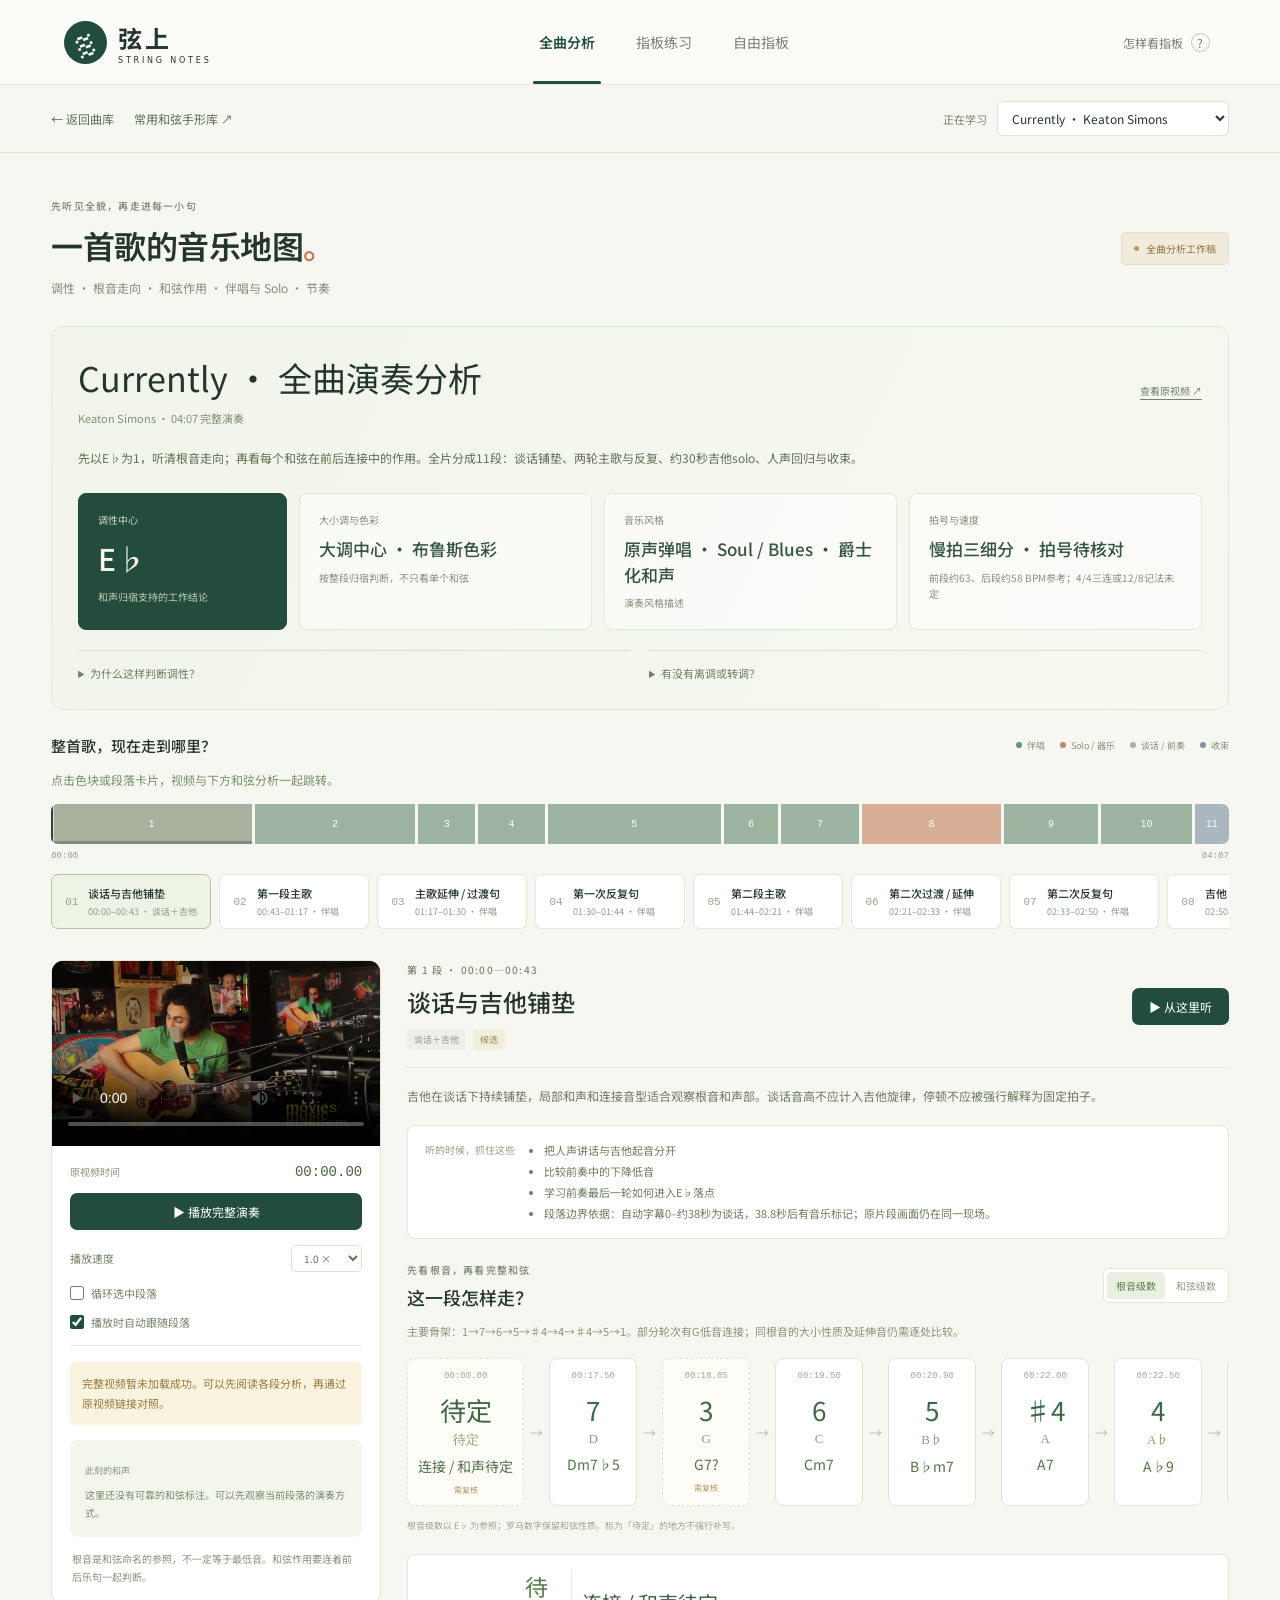
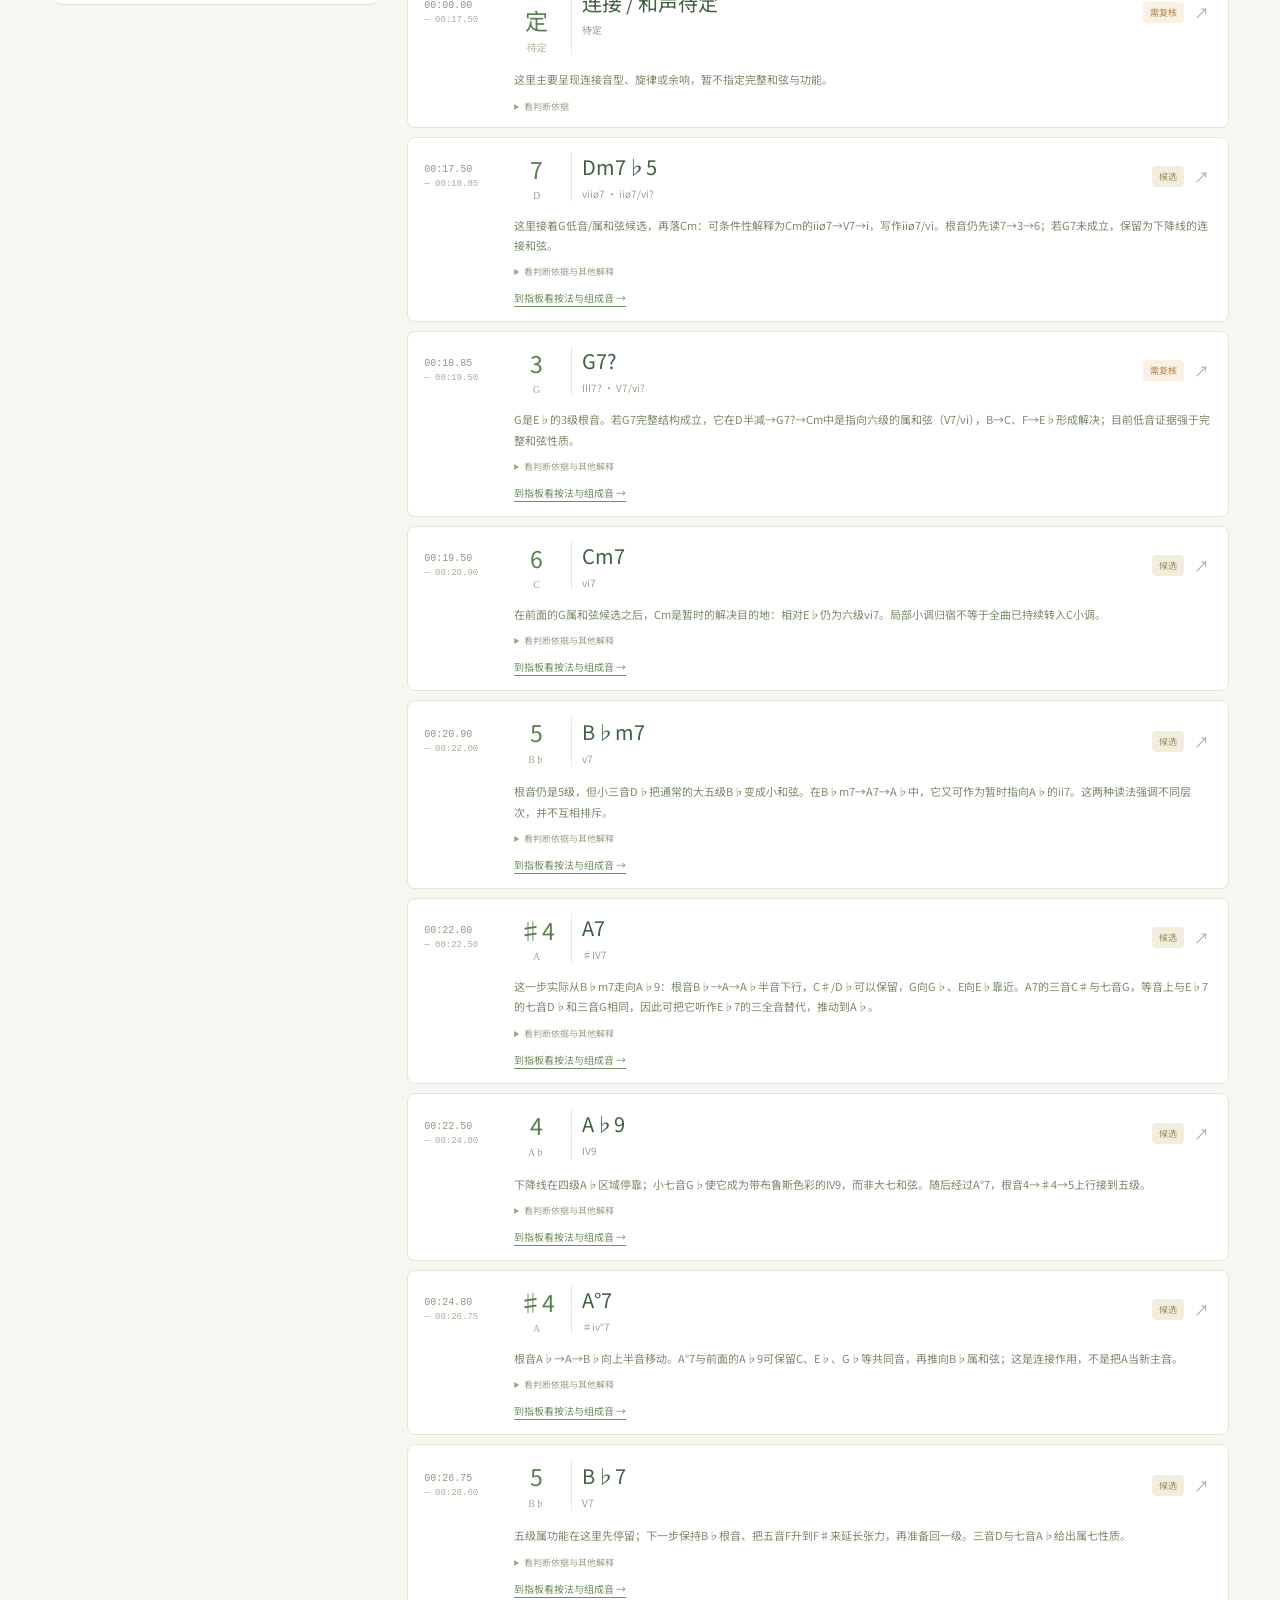
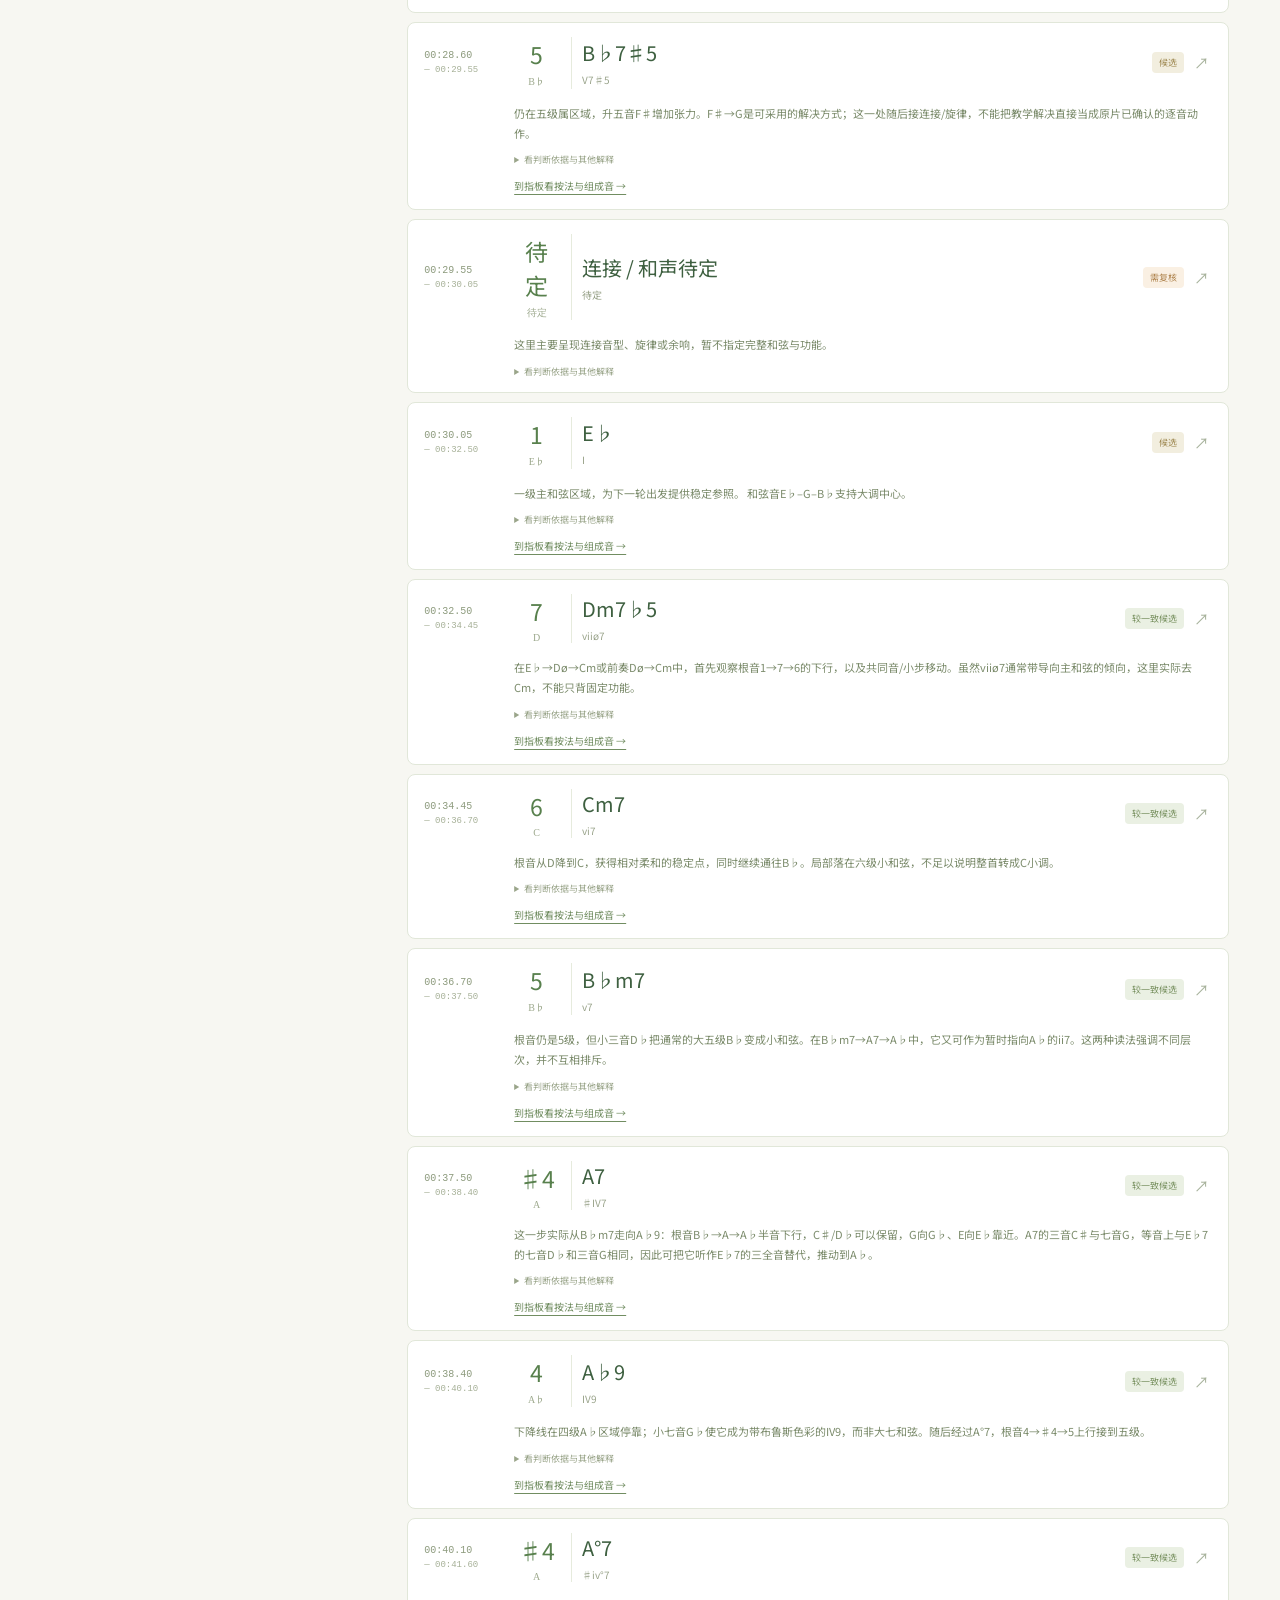
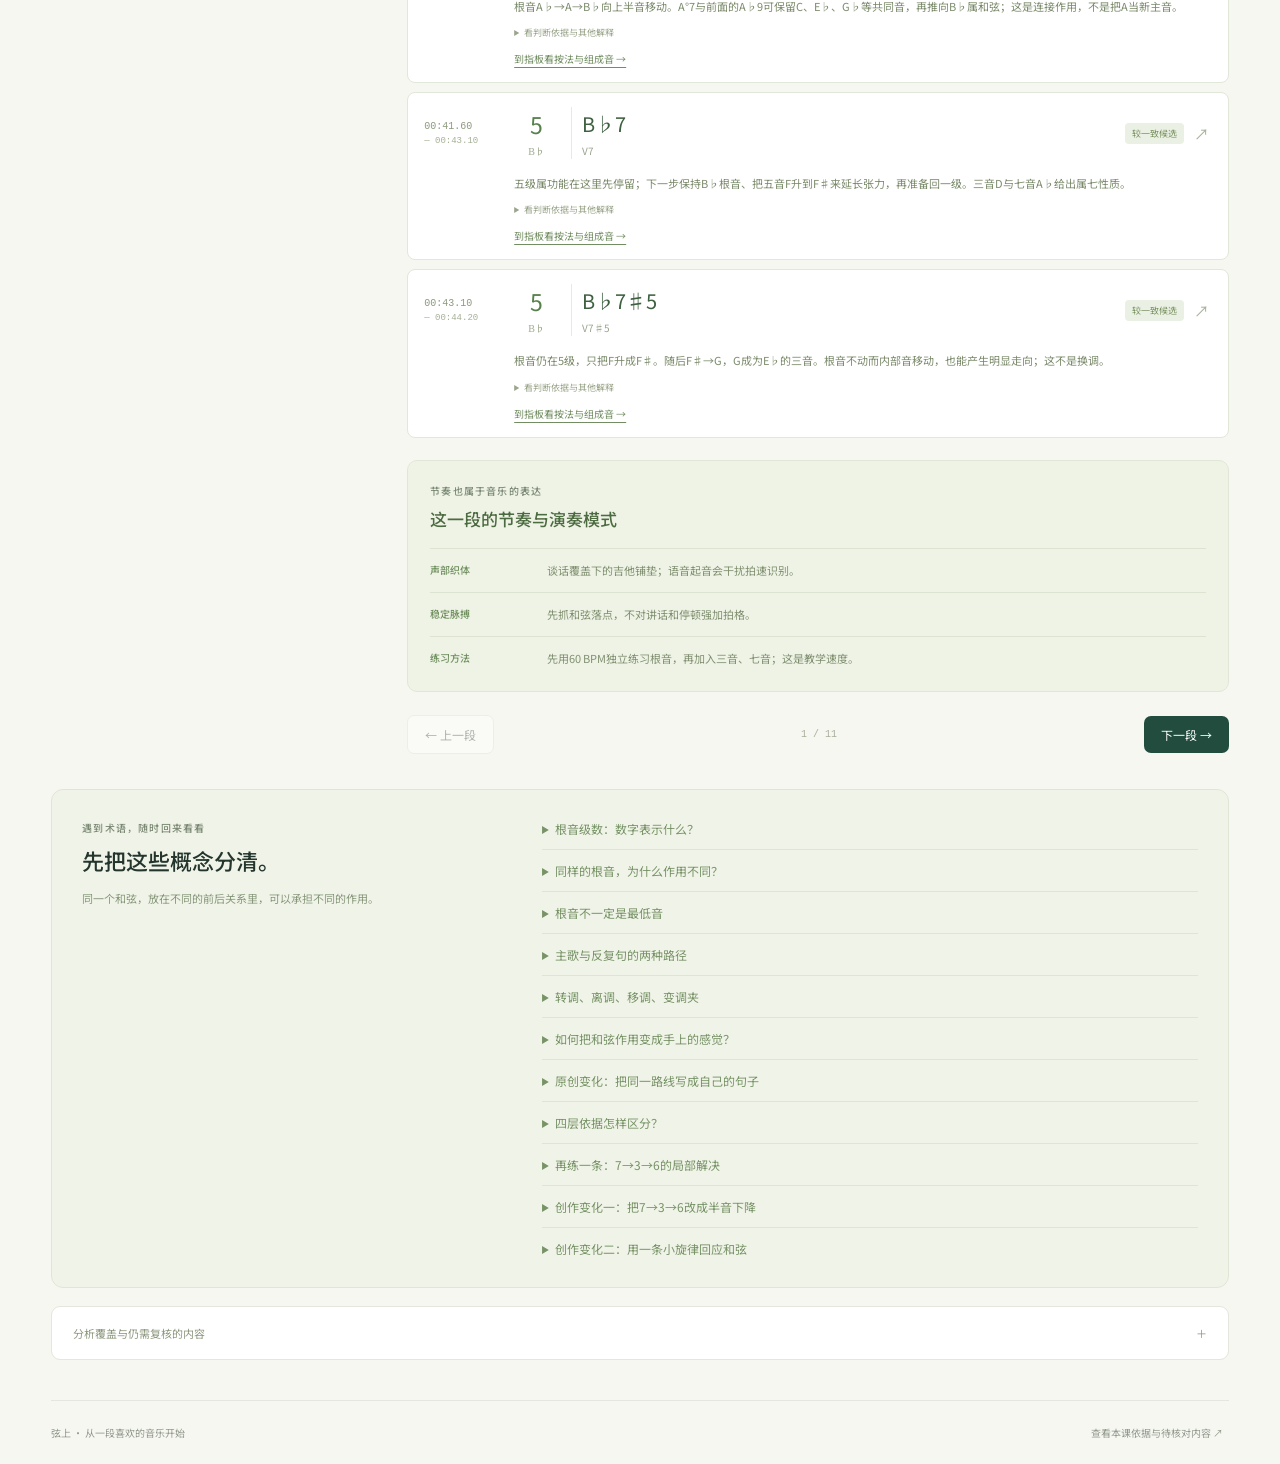
==== commit e9347dff: "Add sourced common chord shapes and song grip comparison" ====
--- a/study.html
+++ b/study.html
@@ -1,9 +1,9 @@
 <!doctype html>
 <html lang="zh-CN">
-<head><meta charset="UTF-8"><meta name="viewport" content="width=device-width,initial-scale=1"><meta name="theme-color" content="#183f35"><meta name="description" content="选择喜欢的吉他演奏，结合音乐分析和指板练习学习。"><title>弦上 · 歌曲学习</title><link rel="stylesheet" href="style.css"><link rel="stylesheet" href="full-analysis.css?v=20261111-section-sync"><link rel="stylesheet" href="integration.css?v=20261114-song-library"><link rel="stylesheet" href="library.css?v=20261114-song-library"></head>
+<head><meta charset="UTF-8"><meta name="viewport" content="width=device-width,initial-scale=1"><meta name="theme-color" content="#183f35"><meta name="description" content="选择喜欢的吉他演奏，结合音乐分析和指板练习学习。"><title>弦上 · 歌曲学习</title><link rel="stylesheet" href="style.css"><link rel="stylesheet" href="full-analysis.css?v=20261111-section-sync"><link rel="stylesheet" href="integration.css?v=20261114-shapes"><link rel="stylesheet" href="library.css?v=20261114-shapes"></head>
 <body class="study-page" data-study-state="loading">
 <header class="topbar"><a class="brand" href="index.html"><span class="brand-mark">≋</span><span>弦上<small>STRING NOTES</small></span></a><nav aria-label="工作模式"><button id="analysisMode" class="nav-button active">全曲分析</button><button id="lessonMode" class="nav-button">指板练习</button><button id="freeMode" class="nav-button">自由指板</button></nav><button class="quiet" id="helpButton">怎样看指板 <span>?</span></button></header>
-<div class="study-selection"><a class="back-to-library" href="index.html">← 返回曲库</a><label class="study-song-picker" for="songSelect"><span>正在学习</span><select id="songSelect" aria-label="选择要练习的歌曲"></select></label></div>
+<div class="study-selection"><a class="back-to-library" href="index.html">← 返回曲库</a><a class="back-to-library" href="chords.html">常用和弦手形库 ↗</a><label class="study-song-picker" for="songSelect"><span>正在学习</span><select id="songSelect" aria-label="选择要练习的歌曲"></select></label></div>
 <section id="studyStatus" class="study-status" role="status" aria-live="polite"><div class="library-kicker">STRING NOTES · 歌曲学习</div><h1 id="studyStatusTitle">正在打开这首歌。</h1><p id="studyStatusMessage">准备视频、音乐分析与指板练习。</p><a href="index.html">返回曲库 →</a></section>
 <noscript><p class="study-status">歌曲分析与交互指板需要启用 JavaScript。<a href="index.html">返回曲库</a></p></noscript>
 <main id="studyContent">
@@ -37,13 +37,23 @@
  <div class="tone-strip"><span class="strip-label">和弦构成</span><div id="toneChips" class="tone-chips"></div><span id="omissionNote" class="omission-note"></span></div>
  <div id="harmonicContext" class="harmonic-context"></div>
  <p id="practiceEvidence" class="practice-evidence" aria-label="当前按法与音轨证据"></p>
+ <section id="shapeChoice" class="shape-choice" aria-label="按法来源与常用手形" hidden>
+  <div class="shape-choice-top"><label for="shapeMode">按法与练习方式 <select id="shapeMode"><option value="song">本曲按法与选弦</option></select></label><a id="openShapeLibrary" href="chords.html">打开常用和弦手形库 →</a></div>
+  <p id="shapeSourceNote"></p><p id="shapeTransfer" class="shape-transfer"></p>
+ </section>
+ <section class="hand-plan" id="handPlan" aria-label="左手按法与右手选弦" hidden>
+  <div class="hand-plan-heading"><h3>先摆好左手，再选择拨弦。</h3><p id="handPlanEvidence"></p></div>
+  <div class="hand-plan-grid"><article class="explain-card"><div class="card-kicker"><span>01</span> 左手 · 怎么按</div><div id="leftHandSummary"><h3 id="tabText"></h3><p class="grip-key">六弦 → 一弦 · 数字是品位；0 不按品；— 未指定按位</p><p id="fingerGuide"></p></div><div class="finger-key"><b>1</b> 食指 <b>2</b> 中指 <b>3</b> 无名指 <b>4</b> 小指</div><details id="alternateWrap"><summary>另一种按法建议</summary><p id="alternateText"></p></details></article>
+  <article class="explain-card picking-card"><div class="card-kicker"><span>02</span> 右手 · 拨哪些弦</div><h3 id="pluckStringSummary"></h3><p id="rightHandSummary"></p><div id="pickingSteps" class="picking-steps"></div></article></div>
+ </section>
  <div class="board-card"><div class="board-toolbar"><div><strong>六弦指板</strong><span>标准调弦 · 无变调夹</span></div><div class="label-switch" aria-label="指板标签"><button class="selected" data-label="note">音名</button><button data-label="degree">音程</button><button data-label="finger">指号</button></div></div>
  <div class="board-instruction"><span>上方是最细的 1 弦 · 下方是最粗的 6 弦</span><label><input type="checkbox" id="showAllNotes"> 显示全部音名</label></div>
  <p class="board-role-help">圆点下方标注当前和弦内的音级；右上角小数字是左手指号。♭ 降、♯ 升、♭♭ 重降。</p>
+ <p id="boardSelectionHelp" class="board-selection-help"></p>
  <div class="board-scroll" tabindex="0" aria-label="可横向滚动的吉他指板"><div id="fretboard" class="fretboard"></div></div>
- <div class="board-bottom"><div class="role-legend"><span><i class="root"></i>根音</span><span><i class="third"></i>三音</span><span><i class="fifth"></i>五音</span><span><i class="seventh"></i>七音</span><span><i class="color"></i>色彩音</span></div><span>点按位可试音 · 再点可取消</span></div></div>
- <div class="string-inspector"><div class="section-label">实际发声 <span>按六弦 → 一弦排列</span></div><div id="stringNotes" class="string-notes"></div></div>
- <div class="explain-grid"><article class="explain-card"><div class="card-kicker"><span>01</span> 手怎么放</div><h3 id="tabText"></h3><p id="fingerGuide"></p><div class="finger-key"><b>1</b> 食指 <b>2</b> 中指 <b>3</b> 无名指 <b>4</b> 小指</div><details id="alternateWrap"><summary>另一种按法建议</summary><p id="alternateText"></p></details></article><article class="explain-card theory"><div class="card-kicker"><span>02</span> 为什么是这个和弦</div><h3 id="whyTitle">和弦的组成音</h3><p id="whyText"></p><div class="movement" id="movementText"></div></article></div>
+ <div class="board-bottom"><div class="role-legend"><span><i class="root"></i>根音</span><span><i class="third"></i>三音</span><span><i class="fifth"></i>五音</span><span><i class="seventh"></i>七音</span><span><i class="color"></i>色彩音</span></div><span>点击按位进入自由选音</span></div></div>
+ <div class="string-inspector"><div class="section-label">本次拨响的音 <span>按六弦 → 一弦排列</span></div><div id="stringNotes" class="string-notes"></div></div>
+<div class="hand-theory"><article class="explain-card theory"><div class="card-kicker"><span>02</span> 为什么是这个和弦</div><h3 id="whyTitle">和弦的组成音</h3><p id="whyText"></p><div class="movement" id="movementText"></div></article></div>
  <div class="step-footer"><button class="secondary" id="prevChord">← 上一步</button><label class="check-label practice-check"><input type="checkbox" id="practiced"> 这一步我练过了</label><button class="primary" id="nextChord">下一步 →</button></div>
  <section class="mini-practice" hidden><div><h3>简化练习</h3><p></p><button id="playMelody" class="text-button">♪ 听这组音</button></div><div class="melody-path"></div></section>
  <details class="practice-audio" hidden><summary>简化练习与创作变化</summary><div></div></details>
@@ -52,8 +62,8 @@
 </section>
 <footer><span>弦上 · 从一段喜欢的音乐开始</span><button id="evidenceButton">查看本课依据与待核对内容 ↗</button></footer>
 </main>
-<dialog id="helpDialog"><button class="dialog-close" aria-label="关闭帮助">×</button><div class="eyebrow">第一步，不急着记和弦名</div><h2>三个数字，分开看。</h2><div class="help-items"><p><b>弦号</b> 第 1 弦最细、声音较高；第 6 弦最粗、声音较低。指板从上到下是 1 → 6 弦。</p><p><b>品位</b> 上方的 1、2、3…是从琴头开始数的格子。按在格子靠近右侧品丝的位置。</p><p><b>指号</b> 音符旁的小数字是左手手指：1 食指、2 中指、3 无名指、4 小指。</p><p><b>× 与 0</b> × 表示这根弦不发声；0 表示不按品、弹空弦。点击左侧 × 可以切换空弦。</p></div><p class="dialog-tip">先选择一处和弦，点“逐弦听音”，再逐一看看指板上的音名、和弦音级与左手指号。</p><button class="primary dialog-close">开始试一试</button></dialog>
+<dialog id="helpDialog"><button class="dialog-close" aria-label="关闭帮助">×</button><div class="eyebrow">第一步，不急着记和弦名</div><h2>三个数字，分开看。</h2><div class="help-items"><p><b>弦号</b> 第 1 弦最细、声音较高；第 6 弦最粗、声音较低。指板从上到下是 1 → 6 弦。</p><p><b>品位</b> 上方的 1、2、3…是从琴头开始数的格子。按在格子靠近右侧品丝的位置。</p><p><b>指号</b> 音符旁的小数字是左手手指：1 食指、2 中指、3 无名指、4 小指。</p><p><b>按法与拨弦</b> 实心音点表示本次拨响；虚线音点表示保留的按位或空弦，本次不拨。左侧 × 表示不拨，0 表示拨空弦，● 表示拨按住的弦。点击按位会进入自由选音。</p></div><p class="dialog-tip">先选择一处和弦，点“逐弦听音”，再逐一看看指板上的音名、和弦音级与左手指号。</p><button class="primary dialog-close">开始试一试</button></dialog>
 <dialog id="evidenceDialog"><button class="dialog-close" aria-label="关闭依据">×</button><div class="eyebrow">本课的四层依据</div><h2>练习可以明确，证据也要明确。</h2><dl></dl><p class="dialog-tip">自由指板按实际发声音识别，音数不足会显示单音或音组；有多种解释时保留候选。</p></dialog>
 <div class="toast" id="toast" role="status" aria-live="polite"></div>
-<script src="songs.js?v=20261114-song-library"></script><script src="study-loader.js?v=20261114-song-library"></script>
+<script src="songs.js?v=20261114-song-library"></script><script src="study-loader.js?v=20261114-shapes"></script>
 </body></html>
--- a/integration.css
+++ b/integration.css
@@ -84,6 +84,37 @@
 .fretboard .fret-row{height:78px}
 .fret-cell .note-role{position:absolute;z-index:3;top:calc(50% + 21px);left:50%;transform:translateX(-50%);white-space:nowrap;line-height:17px;font-size:11px;font-weight:400;color:#34483c;background:#f7f5e9e8;padding:0 2px;border-radius:2px;pointer-events:none}
 .fret-cell .note-role b{font-weight:700}
+.board-selection-help{margin:0 15px 16px;padding:10px 12px;border-radius:6px;background:#f4f6ef;color:#5d6c56;font-size:11px;line-height:1.8}
+.fretboard .fret-row{height:96px}
+.held-dot{position:relative;z-index:2;display:flex;align-items:center;justify-content:center;width:35px;height:35px;border:2px dashed var(--role-color,#879584);border-radius:50%;background:#faf9f2;color:#526650;font-size:14px;font-weight:600;pointer-events:none}
+.held-dot[data-finger]:not([data-finger=""]):after{content:attr(data-finger);position:absolute;right:-4px;top:-6px;display:grid;place-items:center;width:15px;height:15px;border-radius:50%;background:white;border:1px solid #d3dccb;color:#4c6654;font-size:9px;font-weight:400}
+.held-role{position:absolute;z-index:3;top:calc(50% + 20px);left:50%;transform:translateX(-50%);white-space:nowrap;line-height:13px;font-size:10px;color:#586d55;background:#f7f5e9ed;padding:0 2px;border-radius:2px;pointer-events:none}
+.held-role small{display:block;font-size:9px;color:#75816a}
+.hand-plan{margin:16px 0 23px}
+.hand-plan[hidden]{display:none}
+.shape-choice{margin:18px 0;padding:17px 20px;background:#f1f5ea;border:1px solid #d8e1ce;border-radius:10px}
+.shape-choice[hidden]{display:none}
+.shape-choice-top{display:flex;align-items:center;justify-content:space-between;flex-wrap:wrap;gap:12px}
+.shape-choice-top label{font-size:12px;font-weight:600;color:#365442;display:flex;gap:10px;align-items:center;flex-wrap:wrap}
+.shape-choice-top select{font-size:12px;padding:6px 9px;max-width:100%}
+.shape-choice-top a{font-size:11px;color:#38603e;text-underline-offset:4px}
+.shape-choice p{font-size:11px;line-height:1.85;color:#748269;margin:10px 0 0}
+.shape-choice .shape-transfer{color:#4e6b45;border-top:1px solid #dbe4d1;padding-top:9px}
+.hand-plan-heading h3{font-size:16px;font-weight:600;margin:0 0 6px}
+.hand-plan-heading>p{font-size:11px;color:#7a856e;line-height:1.8;margin:0 0 14px}
+.hand-plan-grid{display:grid;grid-template-columns:1fr 1fr;gap:16px}
+.hand-plan-grid .explain-card{min-width:0;padding:21px}
+.hand-plan-grid .grip-key{font-size:10px;color:#87917c;margin-top:-5px}
+.picking-card h3{font-size:15px;line-height:1.65;letter-spacing:0}
+.picking-steps{display:flex;flex-wrap:wrap;gap:8px;margin-top:14px}
+.pick-step{flex:1;min-width:110px;border:1px solid #dbe3d3;border-radius:8px;background:#f5f7f0;text-align:left;padding:10px 12px;display:grid;gap:5px}
+.pick-step small{font-size:9px;color:#859278}
+.pick-step strong{font-size:12px;font-weight:600;color:#345540}
+.pick-step span{font-size:11px;color:#687c5d}
+.pick-step:hover{background:#eaf0e1;border-color:#a9bd97}
+.hand-theory{margin-top:18px}
+.hand-theory .explain-card h3{font-family:inherit;font-weight:500;font-size:15px;line-height:1.7;letter-spacing:0;color:var(--green)}
+@media(max-width:760px){.hand-plan-grid{grid-template-columns:1fr}.hand-plan-grid .explain-card{padding:18px}.hand-plan-heading h3{font-size:15px}}
 .embedded-media{background:#172c24;color:#eff4eb}
 .embedded-media-screen{position:relative;width:100%;aspect-ratio:16/9;min-height:200px;background:#0c1713}
 .embedded-media-screen iframe{display:block;width:100%;height:100%;min-height:200px;border:0}
--- a/library.css
+++ b/library.css
@@ -51,6 +51,12 @@
 .study-status p{font-size:13px;line-height:1.9;color:#77866c}
 .study-status a{font-size:13px;text-underline-offset:5px}
 .mini-practice[hidden],.practice-audio[hidden]{display:none!important}
+.library-shapes{display:flex;align-items:center;justify-content:space-between;gap:25px;margin-top:28px;padding:24px 27px;border:1px solid #d7e1ca;border-radius:12px;background:#edf2e6}
+.library-shapes h2{font-size:17px;font-weight:600;margin:0 0 8px}
+.library-shapes p{font-size:12px;color:#75836c;line-height:1.9;margin:0}
+.library-shapes>a{font-size:12px;color:#2c573e;white-space:nowrap;text-underline-offset:5px}
+.study-selection{flex-wrap:wrap}
+.study-selection .study-song-picker{margin-left:auto}
 @media(max-width:760px){
  .library-page main{padding-top:35px}
  .song-library{gap:18px}
@@ -62,6 +68,9 @@
  .library-header-note{font-size:10px}
 }
 @media(max-width:560px){
+ .library-shapes{align-items:flex-start;flex-direction:column;gap:15px;padding:22px}
+ .library-shapes h2{font-size:15px;line-height:1.8}
+ .study-selection .study-song-picker{flex-basis:100%;max-width:100%}
  .library-page .topbar{height:72px}
  .library-header-note{font-size:9px;max-width:115px;text-align:right;line-height:1.8}
  .library-hero{margin-bottom:29px}
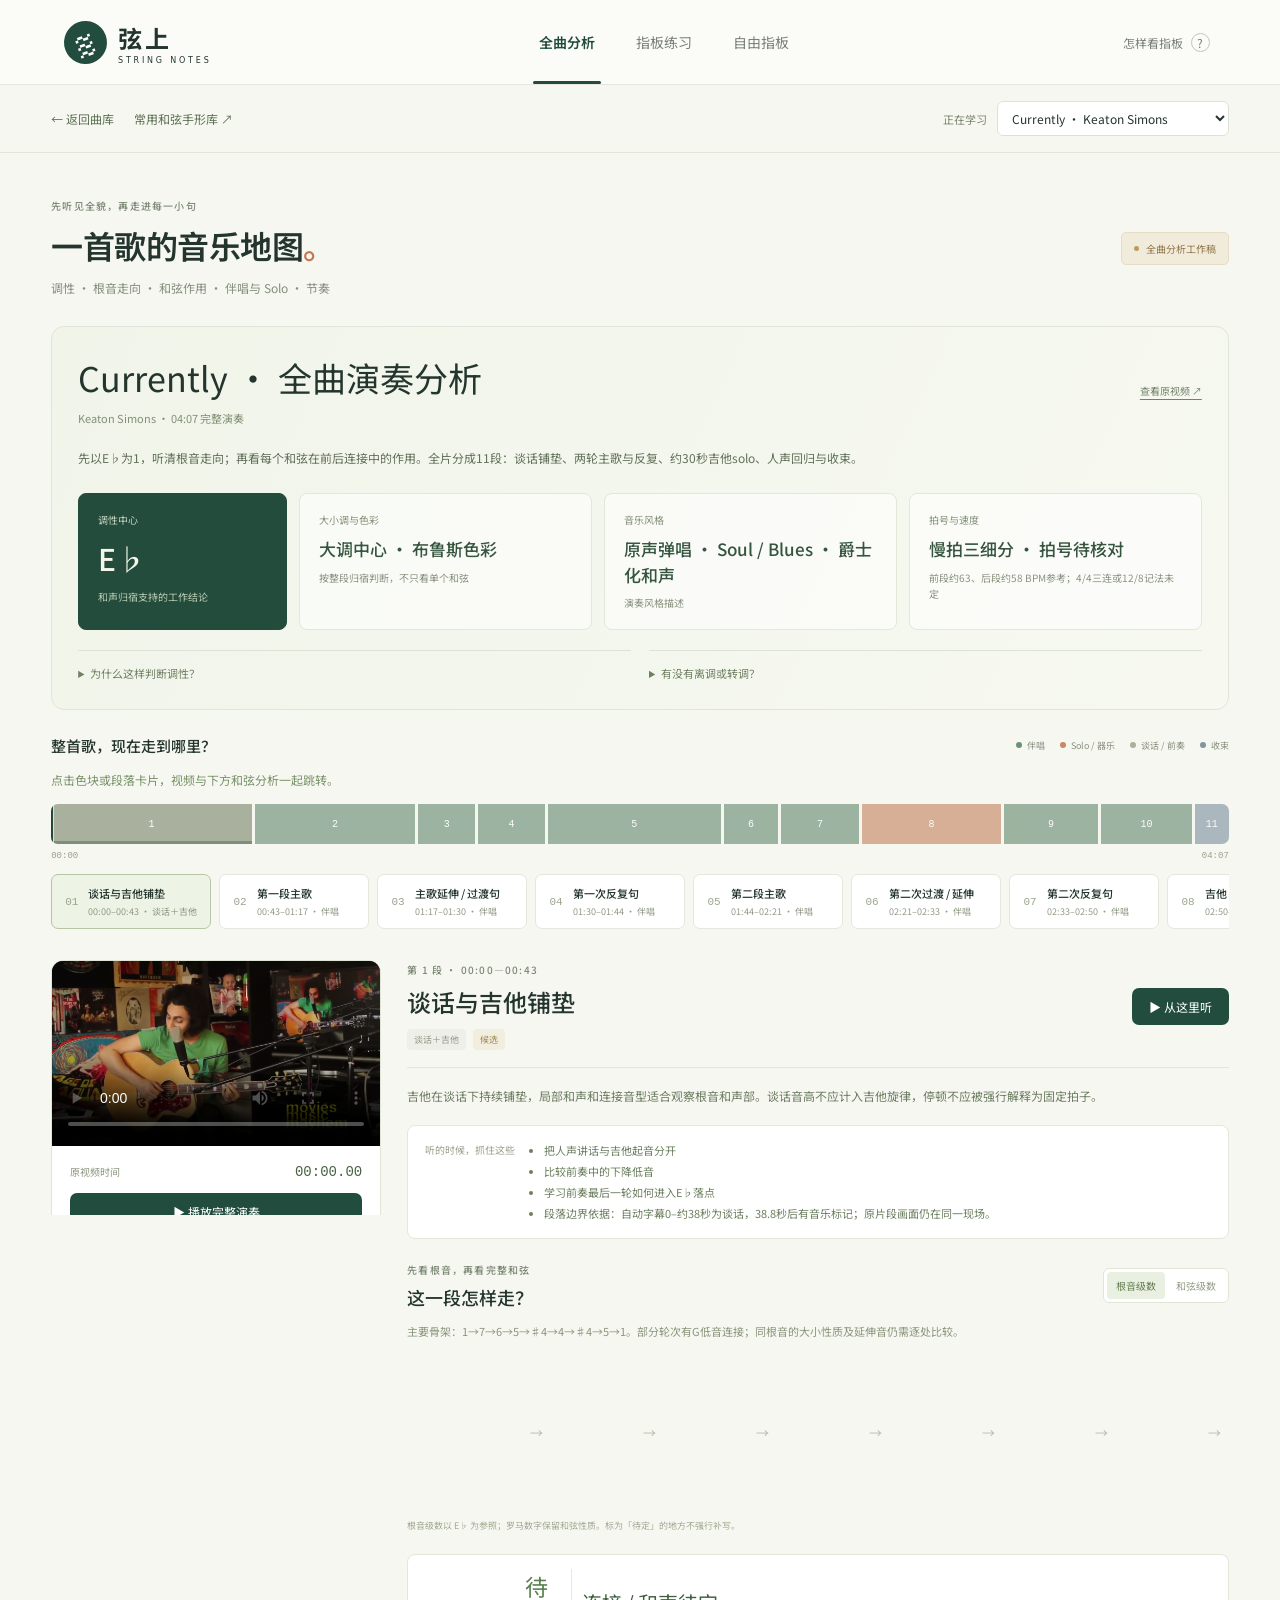
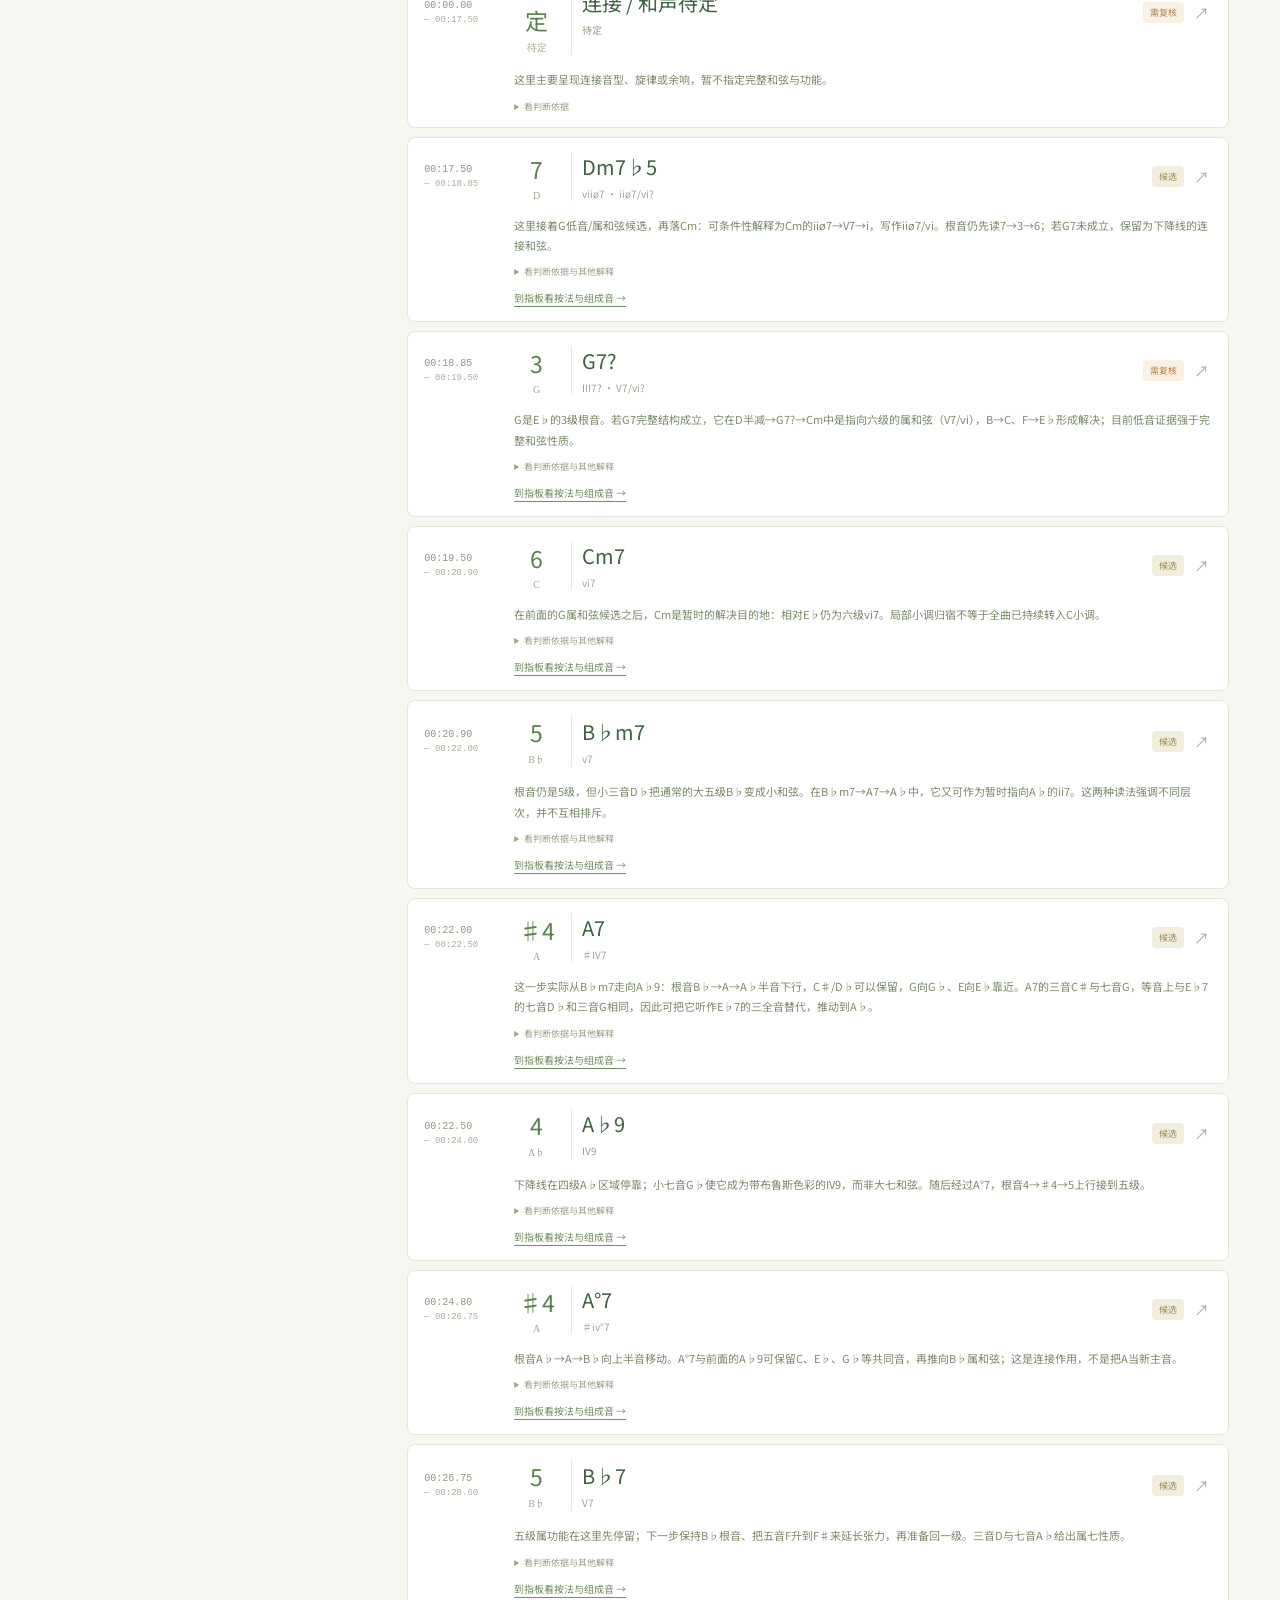
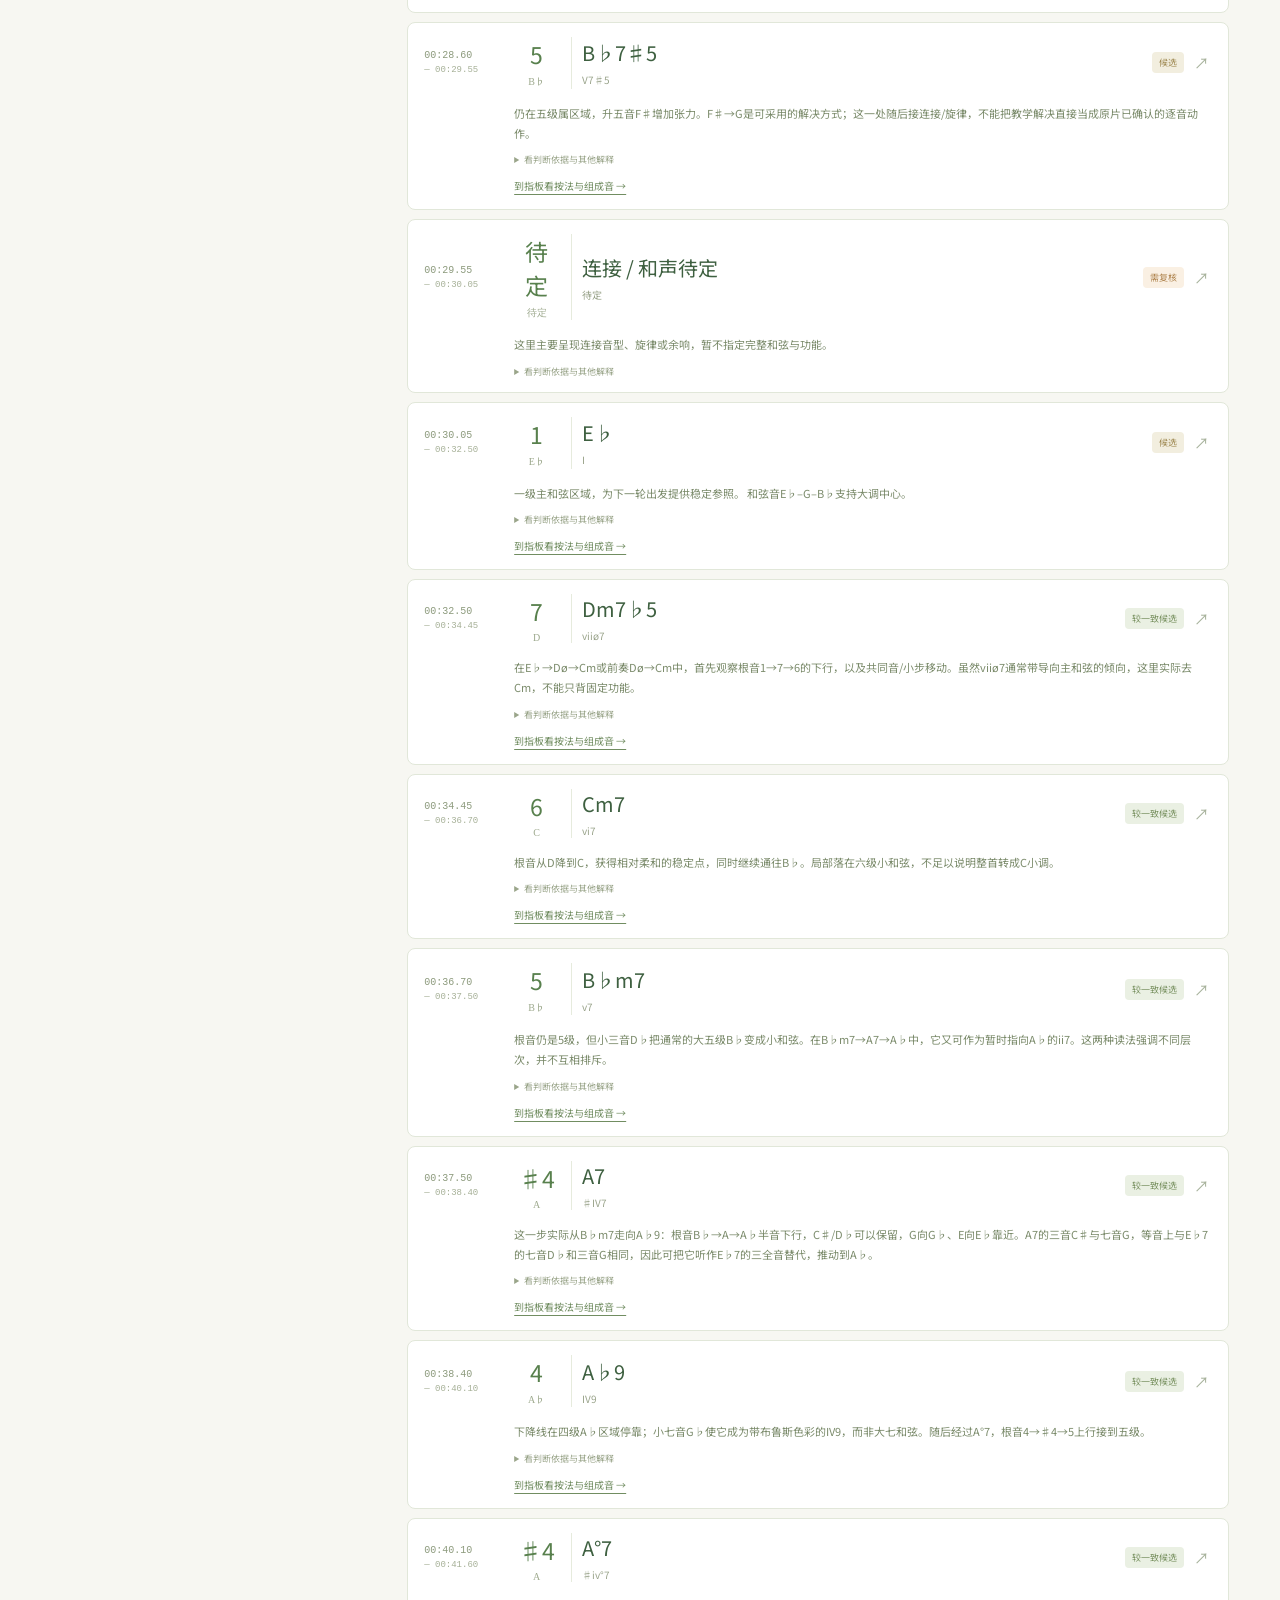
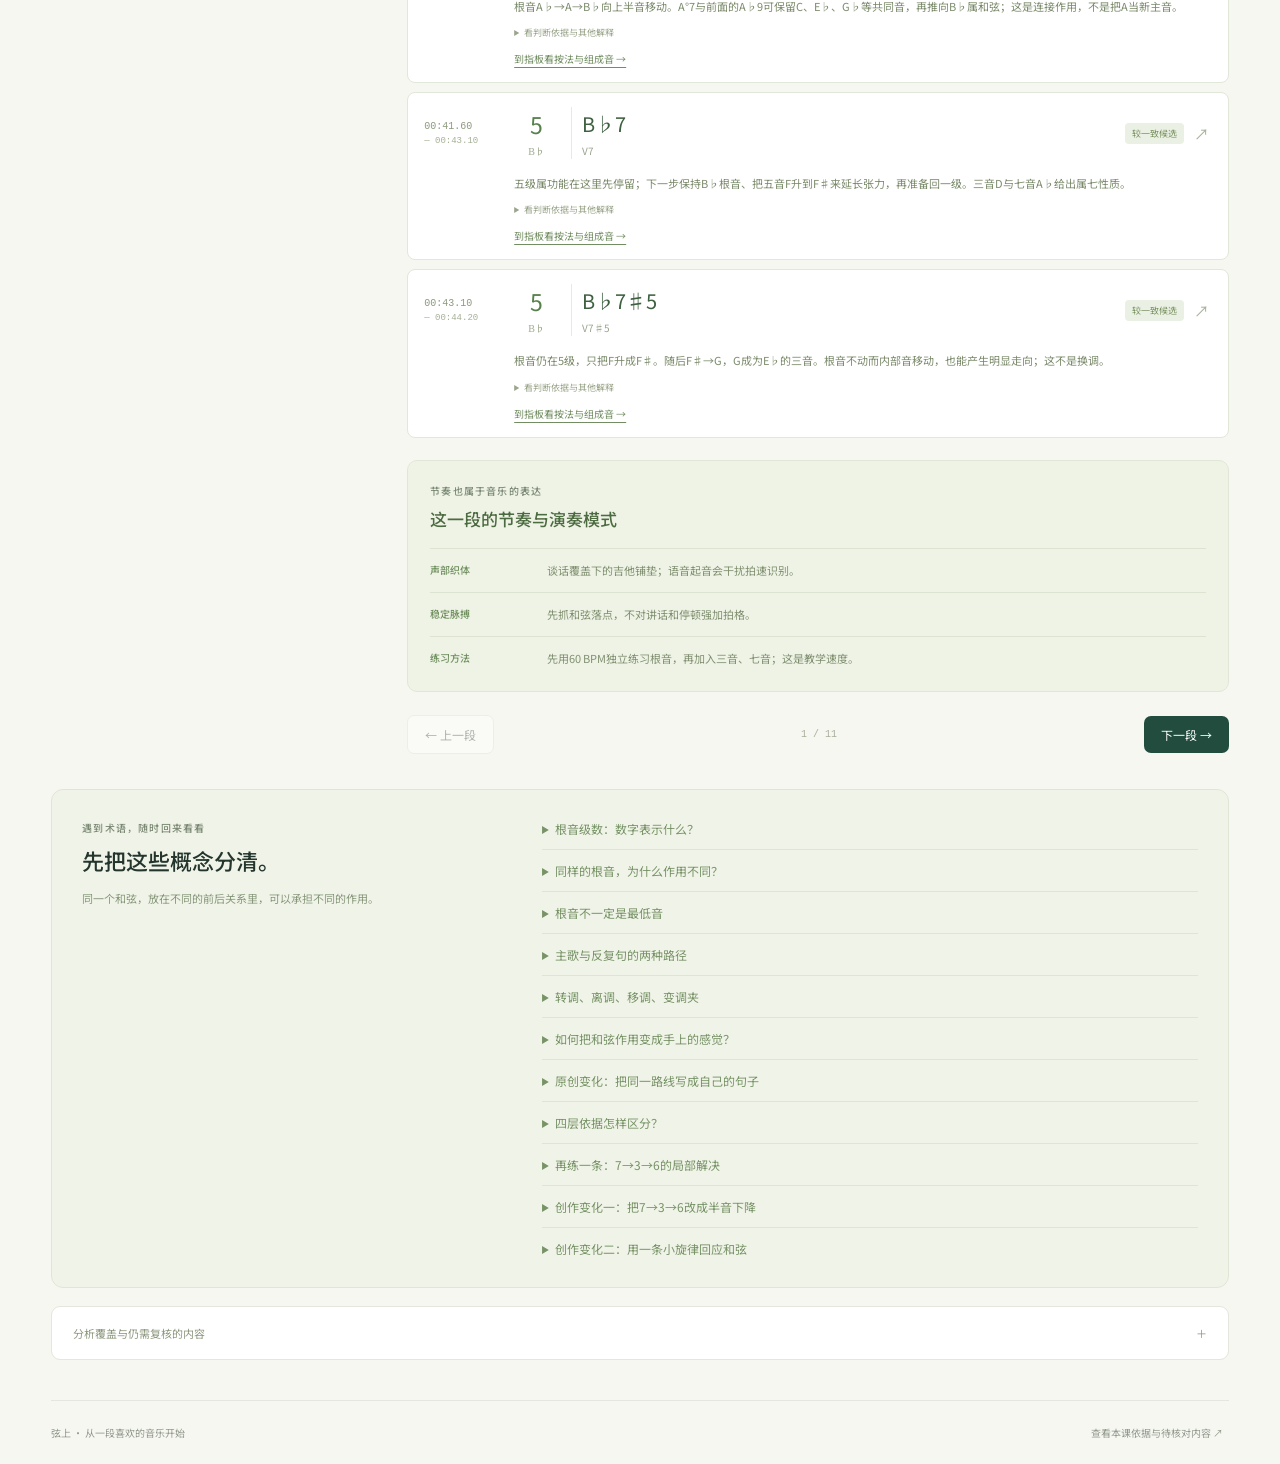
==== commit 45b55fd6: "Keep video progression and fretboard together in practice" ====
--- a/study.html
+++ b/study.html
@@ -1,6 +1,6 @@
 <!doctype html>
 <html lang="zh-CN">
-<head><meta charset="UTF-8"><meta name="viewport" content="width=device-width,initial-scale=1"><meta name="theme-color" content="#183f35"><meta name="description" content="选择喜欢的吉他演奏，结合音乐分析和指板练习学习。"><title>弦上 · 歌曲学习</title><link rel="stylesheet" href="style.css"><link rel="stylesheet" href="full-analysis.css?v=20261111-section-sync"><link rel="stylesheet" href="integration.css?v=20261114-shapes"><link rel="stylesheet" href="library.css?v=20261114-shapes"></head>
+<head><meta charset="UTF-8"><meta name="viewport" content="width=device-width,initial-scale=1"><meta name="theme-color" content="#183f35"><meta name="description" content="选择喜欢的吉他演奏，结合音乐分析和指板练习学习。"><title>弦上 · 歌曲学习</title><link rel="stylesheet" href="style.css"><link rel="stylesheet" href="full-analysis.css?v=20261111-section-sync"><link rel="stylesheet" href="integration.css?v=20261114-compact"><link rel="stylesheet" href="library.css?v=20261114-shapes"></head>
 <body class="study-page" data-study-state="loading">
 <header class="topbar"><a class="brand" href="index.html"><span class="brand-mark">≋</span><span>弦上<small>STRING NOTES</small></span></a><nav aria-label="工作模式"><button id="analysisMode" class="nav-button active">全曲分析</button><button id="lessonMode" class="nav-button">指板练习</button><button id="freeMode" class="nav-button">自由指板</button></nav><button class="quiet" id="helpButton">怎样看指板 <span>?</span></button></header>
 <div class="study-selection"><a class="back-to-library" href="index.html">← 返回曲库</a><a class="back-to-library" href="chords.html">常用和弦手形库 ↗</a><label class="study-song-picker" for="songSelect"><span>正在学习</span><select id="songSelect" aria-label="选择要练习的歌曲"></select></label></div>
@@ -9,7 +9,7 @@
 <main id="studyContent">
 <section id="analysisView" aria-label="完整演奏分析"></section>
 <section id="practiceView" hidden>
-<div class="page-heading"><div><div class="eyebrow">从第一句到最后一个落点。</div><h1>跟着整首歌，练指板<span class="title-dot">。</span></h1><p>选一个段落，沿着根音走向练按法；唱歌时看和弦，Solo 时看旋律。</p></div><div class="version"><span class="green-dot"></span> 歌曲 · 全曲练习</div></div>
+<div class="page-heading"><div><div class="eyebrow">从第一句到最后一个落点。</div><h1>跟着整首歌，练指板<span class="title-dot">。</span></h1><p>选一个段落，沿着根音走向练按法；唱歌时看和弦，Solo 时看旋律。 <a class="focus-practice-link" href="#practiceWorkspace">进入集中练习 ↓</a></p></div><div class="version"><span class="green-dot"></span> 歌曲 · 全曲练习</div></div>
 <section id="practiceMap" class="fa-map practice-map" aria-label="全曲指板练习段落地图">
  <div class="fa-map-title"><h3>整首歌，现在走到哪里？</h3><div class="fa-map-legend" aria-label="段落类型"><span><i class="voice" aria-hidden="true"></i>伴唱</span><span><i class="solo" aria-hidden="true"></i>Solo / 器乐</span><span><i class="talk" aria-hidden="true"></i>谈话 / 前奏</span><span><i class="outro" aria-hidden="true"></i>收束</span></div></div>
  <p class="fa-map-hint">点击色块或段落卡片，视频、当前按法和练习列表一起切换。</p>
@@ -17,24 +17,31 @@
  <div class="fa-timeline-labels"><span>00:00</span><span id="practiceMapDuration">00:00</span></div>
  <div id="practiceChapters" class="fa-chapters" role="group" aria-label="选择指板练习段落" aria-controls="songVideo fretboard lessonSteps"></div>
 </section>
-<div class="workspace">
+<div class="workspace" id="practiceWorkspace">
 <aside class="song-panel">
  <div class="song-cover"><video id="songVideo" preload="metadata" playsinline controls aria-label="完整演奏与指板跟随"></video><span class="cover-label">完整演奏</span></div>
  <div class="song-info"><div class="eyebrow">正在学习 · 完整演奏</div><h2>歌曲</h2><p>演奏视频</p><a class="source-link" href="index.html" target="_blank" rel="noopener">在 YouTube 看完整演奏 ↗</a></div>
+ <details class="practice-player-settings"><summary>播放设置 · 速度、循环与跟随</summary>
  <div class="playback-tools"><button class="primary song-play" id="playSong">▶ 播放完整演奏</button><label>播放速度 <select id="speedSelect" aria-label="完整演奏播放速度"><option value="0.5">0.5 ×</option><option value="0.75">0.75 ×</option><option value="1" selected>1.0 ×</option></select></label><label>循环范围 <select id="loopMode" aria-label="指板练习循环范围"><option value="none" selected>不循环</option><option value="chord">当前和弦</option><option value="section">当前段落</option></select></label><label class="check-label"><input type="checkbox" id="followSong" checked> 播放时跟随歌曲换和弦</label><div class="time-row"><span>原视频位置</span><strong id="absoluteTime">00:00.00</strong></div></div>
+ </details>
  <div class="practice-section-picker"><label for="practiceSection">选择练习段落</label><select id="practiceSection" aria-label="选择全曲练习段落"><option value="all">全曲 · 所有段落</option></select></div>
- <div class="scope-switch" role="group" aria-label="学习范围"><button id="allScope" class="selected">全曲和弦</button><button id="tailScope">入门3和弦</button></div>
  <p id="practiceCoverage" class="practice-coverage">全曲和弦与旋律分段练习</p>
- <div id="lessonSteps" class="lesson-steps" aria-label="全曲和弦与旋律步骤"></div>
  <p id="practiceProgress" class="practice-progress" aria-label="练习进度"></p>
  <div class="song-footnote"><span class="status-tag">教学按法</span><p>全曲候选和弦按标准调弦配音；不确定处保留待核对，Solo 练习与原片逐音谱分开展示。</p></div>
 </aside>
 <section class="learning-panel" aria-label="指板学习区">
+<section class="practice-progression" aria-label="当前练习和弦走向"><div class="progression-heading"><h3>和弦走向 <span>数字表示根音级数</span></h3><div class="scope-switch" role="group" aria-label="学习范围"><button id="allScope" class="selected">全曲和弦</button><button id="tailScope">入门3和弦</button></div></div><div id="lessonSteps" class="lesson-steps" aria-label="全曲和弦与旋律步骤"></div></section>
+
  <div class="chord-heading"><div><div class="eyebrow" id="stepKicker">全曲练习 · 先选一段开始</div><div class="chord-title-row"><h2 id="chordName">歌曲</h2><span class="status-tag light" id="modeTag">教学按法</span></div><p id="chordSubtitle">把和弦作用落到每一个按位</p></div><div class="chord-controls"><button class="primary" id="playChord"><span>♪</span> 听这个和弦</button><button class="secondary" id="playArpeggio">逐弦听音</button></div></div>
  <div id="customBanner" class="custom-banner" hidden><span>你正在改变按位。下方名称按实际发声音重新识别。</span><button id="restoreChord">回到歌曲按法 ↩</button></div>
+ <div class="tone-strip"><span class="strip-label">和弦构成</span><div id="toneChips" class="tone-chips"></div><span id="omissionNote" class="omission-note"></span></div>
+ <div class="board-card"><div class="board-toolbar"><div><strong>六弦指板</strong><span>标准调弦 · 无变调夹</span></div><div class="label-switch" aria-label="指板标签"><button class="selected" data-label="note">音名</button><button data-label="degree">音程</button><button data-label="finger">指号</button></div></div>
+ <div class="board-instruction"><span>上方是最细的 1 弦 · 下方是最粗的 6 弦</span><label><input type="checkbox" id="showAllNotes"> 显示全部音名</label></div>
+ <div class="board-scroll" tabindex="0" aria-label="可横向滚动的吉他指板"><div id="fretboard" class="fretboard"></div></div>
+ <div class="board-bottom"><div class="role-legend"><span><i class="root"></i>根音</span><span><i class="third"></i>三音</span><span><i class="fifth"></i>五音</span><span><i class="seventh"></i>七音</span><span><i class="color"></i>色彩音</span></div><span>点击按位进入自由选音</span></div><details class="board-reading-help"><summary>怎么看指板 · 实心本次拨响，虚线保留不拨</summary> <p class="board-role-help">圆点下方标注当前和弦内的音级；右上角小数字是左手指号。♭ 降、♯ 升、♭♭ 重降。</p>
+ <p id="boardSelectionHelp" class="board-selection-help"></p>
+</details></div>
  <div id="songContext" class="song-context" hidden></div>
- <section id="soloPractice" class="solo-practice" aria-label="Solo 旋律指板练习" hidden></section>
- <div class="tone-strip"><span class="strip-label">和弦构成</span><div id="toneChips" class="tone-chips"></div><span id="omissionNote" class="omission-note"></span></div>
  <div id="harmonicContext" class="harmonic-context"></div>
  <p id="practiceEvidence" class="practice-evidence" aria-label="当前按法与音轨证据"></p>
  <section id="shapeChoice" class="shape-choice" aria-label="按法来源与常用手形" hidden>
@@ -46,12 +53,7 @@
   <div class="hand-plan-grid"><article class="explain-card"><div class="card-kicker"><span>01</span> 左手 · 怎么按</div><div id="leftHandSummary"><h3 id="tabText"></h3><p class="grip-key">六弦 → 一弦 · 数字是品位；0 不按品；— 未指定按位</p><p id="fingerGuide"></p></div><div class="finger-key"><b>1</b> 食指 <b>2</b> 中指 <b>3</b> 无名指 <b>4</b> 小指</div><details id="alternateWrap"><summary>另一种按法建议</summary><p id="alternateText"></p></details></article>
   <article class="explain-card picking-card"><div class="card-kicker"><span>02</span> 右手 · 拨哪些弦</div><h3 id="pluckStringSummary"></h3><p id="rightHandSummary"></p><div id="pickingSteps" class="picking-steps"></div></article></div>
  </section>
- <div class="board-card"><div class="board-toolbar"><div><strong>六弦指板</strong><span>标准调弦 · 无变调夹</span></div><div class="label-switch" aria-label="指板标签"><button class="selected" data-label="note">音名</button><button data-label="degree">音程</button><button data-label="finger">指号</button></div></div>
- <div class="board-instruction"><span>上方是最细的 1 弦 · 下方是最粗的 6 弦</span><label><input type="checkbox" id="showAllNotes"> 显示全部音名</label></div>
- <p class="board-role-help">圆点下方标注当前和弦内的音级；右上角小数字是左手指号。♭ 降、♯ 升、♭♭ 重降。</p>
- <p id="boardSelectionHelp" class="board-selection-help"></p>
- <div class="board-scroll" tabindex="0" aria-label="可横向滚动的吉他指板"><div id="fretboard" class="fretboard"></div></div>
- <div class="board-bottom"><div class="role-legend"><span><i class="root"></i>根音</span><span><i class="third"></i>三音</span><span><i class="fifth"></i>五音</span><span><i class="seventh"></i>七音</span><span><i class="color"></i>色彩音</span></div><span>点击按位进入自由选音</span></div></div>
+ <section id="soloPractice" class="solo-practice" aria-label="Solo 旋律指板练习" hidden></section>
  <div class="string-inspector"><div class="section-label">本次拨响的音 <span>按六弦 → 一弦排列</span></div><div id="stringNotes" class="string-notes"></div></div>
 <div class="hand-theory"><article class="explain-card theory"><div class="card-kicker"><span>02</span> 为什么是这个和弦</div><h3 id="whyTitle">和弦的组成音</h3><p id="whyText"></p><div class="movement" id="movementText"></div></article></div>
  <div class="step-footer"><button class="secondary" id="prevChord">← 上一步</button><label class="check-label practice-check"><input type="checkbox" id="practiced"> 这一步我练过了</label><button class="primary" id="nextChord">下一步 →</button></div>
@@ -65,5 +67,5 @@
 <dialog id="helpDialog"><button class="dialog-close" aria-label="关闭帮助">×</button><div class="eyebrow">第一步，不急着记和弦名</div><h2>三个数字，分开看。</h2><div class="help-items"><p><b>弦号</b> 第 1 弦最细、声音较高；第 6 弦最粗、声音较低。指板从上到下是 1 → 6 弦。</p><p><b>品位</b> 上方的 1、2、3…是从琴头开始数的格子。按在格子靠近右侧品丝的位置。</p><p><b>指号</b> 音符旁的小数字是左手手指：1 食指、2 中指、3 无名指、4 小指。</p><p><b>按法与拨弦</b> 实心音点表示本次拨响；虚线音点表示保留的按位或空弦，本次不拨。左侧 × 表示不拨，0 表示拨空弦，● 表示拨按住的弦。点击按位会进入自由选音。</p></div><p class="dialog-tip">先选择一处和弦，点“逐弦听音”，再逐一看看指板上的音名、和弦音级与左手指号。</p><button class="primary dialog-close">开始试一试</button></dialog>
 <dialog id="evidenceDialog"><button class="dialog-close" aria-label="关闭依据">×</button><div class="eyebrow">本课的四层依据</div><h2>练习可以明确，证据也要明确。</h2><dl></dl><p class="dialog-tip">自由指板按实际发声音识别，音数不足会显示单音或音组；有多种解释时保留候选。</p></dialog>
 <div class="toast" id="toast" role="status" aria-live="polite"></div>
-<script src="songs.js?v=20261114-song-library"></script><script src="study-loader.js?v=20261114-shapes"></script>
+<script src="songs.js?v=20261114-song-library"></script><script src="study-loader.js?v=20261114-compact"></script>
 </body></html>
--- a/integration.css
+++ b/integration.css
@@ -140,3 +140,128 @@
  #practiceMap .fa-chapter strong{font-size:11px}
  #practiceMap .fa-chapter small{font-size:9px}
 }
+
+/* Keep the video, chord route and playable board together during practice. */
+#practiceView .workspace{scroll-margin-top:12px}
+#practiceView .song-panel{position:sticky;top:12px;align-self:start}
+#practiceView .song-info{padding:12px 15px 10px}
+#practiceView .song-info h2{font-size:24px;margin:3px 0}
+#practiceView .song-info p{margin:0 0 5px;font-size:10px}
+#practiceView .song-info .eyebrow{font-size:9px;letter-spacing:.6px}
+#practiceView .cover-label{padding:5px 15px;font-size:9px}
+.practice-player-settings{border-block:1px solid var(--line);background:#f8faf6}
+.practice-player-settings>summary{cursor:pointer;list-style-position:inside;padding:11px 15px;font-size:11px;color:var(--green)}
+#practiceView .practice-player-settings .playback-tools{border:0;padding:0 15px 12px;gap:9px}
+#practiceView .practice-section-picker{padding:12px 15px 0;gap:6px}
+#practiceView .practice-section-picker select{padding:7px 8px}
+#practiceView .song-panel .practice-coverage{padding:10px 15px 8px;font-size:9px}
+#practiceView .song-panel .practice-progress{padding:8px 15px;font-size:9px}
+#practiceView .song-footnote{padding:12px 15px}
+.practice-progression{min-width:0;margin:0 0 8px}
+.progression-heading{display:flex;justify-content:space-between;align-items:center;gap:8px;flex-wrap:wrap;margin:0 0 5px}
+.progression-heading h3{font-size:12px;font-weight:600;margin:0;line-height:1.7}
+.progression-heading h3 span{font-size:9px;font-weight:400;color:var(--muted);margin-left:8px}
+#practiceView .progression-heading .scope-switch{margin:0;padding:3px;gap:3px}
+#practiceView .progression-heading .scope-switch button{padding:5px 9px;font-size:10px;white-space:nowrap}
+#practiceView .practice-progression .lesson-steps{display:flex;align-items:stretch;gap:6px;position:relative;max-height:none;overflow-x:auto;overflow-y:hidden;overscroll-behavior-x:contain;padding:3px 3px 7px;scroll-padding-inline:4px;min-width:0;scrollbar-width:thin}
+#practiceView .practice-progression .step-item{flex:0 0 122px;min-width:122px;width:122px;min-height:59px;margin:0;padding:8px;gap:6px;border:1px solid var(--line);background:#fff}
+#practiceView .practice-progression .step-item.active{background:#e8efde;border-color:#acbea0;box-shadow:inset 3px 0 #244e3e}
+#practiceView .practice-progression .step-item.solo{background:#f8f2e8}
+#practiceView .practice-progression .step-num{width:auto;min-width:16px;font-size:10px}
+#practiceView .practice-progression .step-item strong{font-size:15px;line-height:1.3}
+#practiceView .practice-progression .step-item.unresolved strong{font-size:11px}
+#practiceView .practice-progression .step-item small{font-size:9px;line-height:1.4;white-space:nowrap}
+#practiceView .practice-progression .step-check{font-size:10px;margin-left:auto}
+#practiceView .chord-heading{min-height:58px;margin-bottom:8px;gap:12px}
+#practiceView .chord-title-row h2{font-size:36px;line-height:1.15;margin:2px 0;letter-spacing:-1px}
+#practiceView .chord-heading .eyebrow{font-size:9px;letter-spacing:.7px}
+#practiceView .chord-heading p{font-size:10px;line-height:1.5;margin:2px 0 0}
+#practiceView .chord-controls{flex-direction:row;align-items:center;gap:6px;flex-shrink:0}
+#practiceView .chord-controls button{font-size:11px;padding:8px 10px}
+#practiceView .tone-strip{gap:7px;margin-bottom:9px}
+#practiceView .tone-chip{padding:4px 8px;gap:6px}
+#practiceView .tone-chip b{font-size:15px}
+#practiceView .tone-chip span{font-size:9px}
+#practiceView .board-toolbar{padding:7px 12px}
+#practiceView .board-toolbar strong{font-size:12px}
+#practiceView .label-switch{padding:2px}
+#practiceView .label-switch button{padding:4px 8px}
+#practiceView .board-instruction{padding:0 12px 6px;font-size:9px;line-height:1.5}
+#practiceView .board-scroll{padding:0 12px 3px}
+#practiceView .fretboard .fret-head{height:24px}
+#practiceView .fretboard .fret-row{height:68px}
+#practiceView .fret-cell .note-dot,#practiceView .held-dot{width:30px;height:30px;font-size:12px;transform:translateY(-4px)}
+#practiceView .fret-cell .note-role,#practiceView .held-role{top:calc(50% + 12px);font-size:10px;line-height:12px}
+#practiceView .held-role small{font-size:9px;line-height:10px}
+#practiceView .board-bottom{padding:8px 12px;font-size:9px;line-height:1.5;gap:7px}
+#practiceView .role-legend{flex-wrap:wrap;gap:6px 10px}
+.board-reading-help{border-top:1px solid var(--line);padding:0 12px;color:var(--muted)}
+.board-reading-help>summary{cursor:pointer;padding:7px 0;font-size:10px;line-height:1.5}
+#practiceView .board-reading-help .board-role-help{font-size:11px;line-height:1.7;margin:3px 0 9px}
+#practiceView .board-reading-help .board-selection-help{font-size:10px;line-height:1.7;margin:0 0 10px;padding:8px 10px}
+#practiceView .board-card+ .song-context{margin-top:14px}
+#practiceView .board-card+ .song-context[hidden]{display:none}
+@media(max-width:1120px){
+ #practiceView .chord-controls{flex-direction:column;align-items:stretch;gap:4px}
+ #practiceView .chord-controls button{padding:6px 9px;font-size:10px}
+}
+@media(max-width:850px){
+ #practiceView .song-panel{position:static;display:grid;grid-template-columns:minmax(210px,1fr) minmax(0,1fr);align-items:start}
+ #practiceView .song-cover{grid-column:1;grid-row:1 / span 5;align-self:start}
+ #practiceView .song-info,#practiceView .practice-player-settings,#practiceView .practice-section-picker,#practiceView .song-panel .practice-coverage,#practiceView .song-panel .practice-progress,#practiceView .song-footnote{grid-column:2}
+ #practiceView .practice-player-settings .playback-tools{display:grid;grid-column:auto}
+ #practiceView .song-cover video{height:auto;aspect-ratio:16/9;object-fit:contain}
+ #practiceView .learning-panel{margin-top:0}
+ #practiceView .chord-controls{flex-direction:row;align-items:center}
+ #practiceView .workspace{gap:14px}
+}
+@media(max-width:540px){
+ #practiceView .song-panel{display:block;position:static}
+ #practiceView .song-info{padding:10px 12px 7px}
+ #practiceView .song-info h2{font-size:23px}
+ #practiceView .song-info .eyebrow{display:none}
+ #practiceView .practice-section-picker{padding:9px 12px 0}
+ #practiceView .practice-section-picker label{font-size:10px}
+ #practiceView .practice-section-picker select{font-size:11px;min-height:34px;padding:5px 7px}
+ #practiceView .song-panel .practice-coverage,#practiceView .song-panel .practice-progress{padding:7px 12px;font-size:9px}
+ #practiceView .song-footnote{padding:9px 12px}
+ .practice-player-settings>summary{padding:9px 12px}
+ #practiceView .practice-player-settings .playback-tools{padding:0 12px 10px;display:grid;gap:8px}
+ .progression-heading h3{font-size:12px}
+ .progression-heading h3 span{display:block;margin-left:0;font-size:9px}
+ #practiceView .progression-heading .scope-switch button{font-size:10px;padding:5px 7px}
+ #practiceView .practice-progression .step-item{flex-basis:116px;min-width:116px;width:116px}
+ #practiceView .chord-title-row h2{font-size:31px}
+ #practiceView .chord-title-row{gap:7px}
+ #practiceView .chord-heading{gap:8px;min-height:57px}
+ #practiceView .chord-heading .eyebrow{font-size:8px;letter-spacing:.2px}
+ #practiceView .chord-controls{flex-direction:column;gap:4px}
+ #practiceView .chord-controls button{padding:6px 8px;font-size:10px}
+ #practiceView .tone-strip .strip-label{width:auto;font-size:9px}
+ #practiceView .tone-strip{gap:6px}
+ #practiceView .tone-chip{padding:4px 6px;gap:4px}
+ #practiceView .tone-chips{gap:5px}
+ #practiceView .board-toolbar{padding:7px 9px}
+ #practiceView .board-instruction{padding-inline:9px;font-size:8px}
+ #practiceView .board-instruction>span{max-width:none}
+ #practiceView .board-scroll{padding-inline:8px}
+ #practiceView .board-bottom{padding:8px 9px;font-size:8px}
+ #practiceView .board-bottom>span{display:inline}
+ #practiceView .role-legend{gap:5px 9px}
+ .board-reading-help{padding-inline:9px}
+}
+#practiceWorkspace{scroll-margin-top:12px}.focus-practice-link{color:#345d43;text-underline-offset:4px;white-space:nowrap;margin-left:8px}
+/* Bound the focus area on laptop-height screens without shrinking note labels. */
+#practiceView .progression-heading .scope-switch button{padding:3px 8px;line-height:1.3}
+#practiceView .practice-progression .step-item{height:60px;min-height:60px;padding:6px 8px}
+#practiceView .practice-progression .step-item strong{display:-webkit-box;-webkit-line-clamp:2;-webkit-box-orient:vertical;overflow:hidden}
+#practiceView .practice-progression .step-item small{font-size:8px;line-height:12px}
+#practiceView .practice-progression .step-check{display:none}
+#practiceView .chord-heading .eyebrow{line-height:12px}
+#practiceView .chord-title-row h2{font-size:32px;line-height:36px;margin:1px 0}
+#practiceView .chord-heading p{line-height:13px;margin:1px 0}
+#practiceView .chord-controls button{line-height:15px;padding:6px 10px}
+#practiceView .tone-chip{line-height:18px;padding-block:3px}
+#practiceView .board-toolbar{padding-block:5px}
+#practiceView .label-switch button{line-height:14px;padding-block:3px}
+#practiceView .board-bottom{padding-block:5px;line-height:13px}
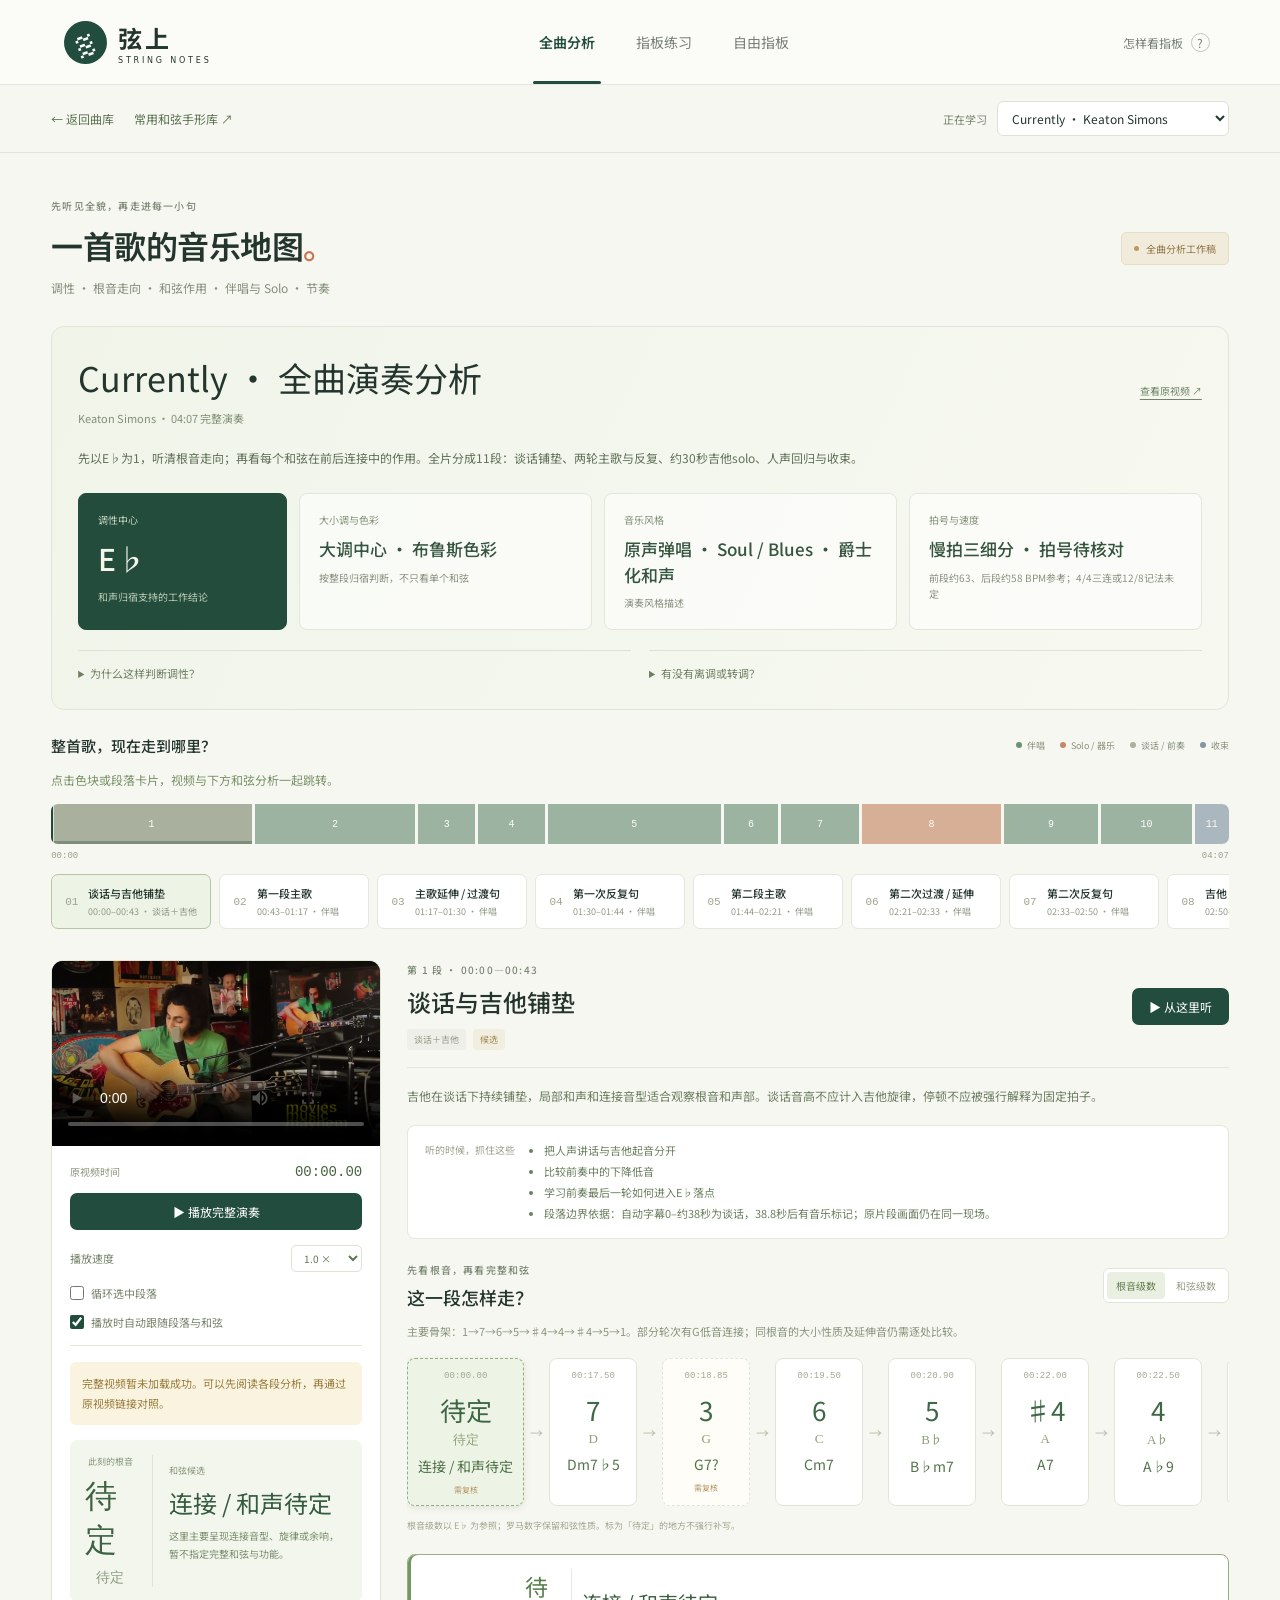
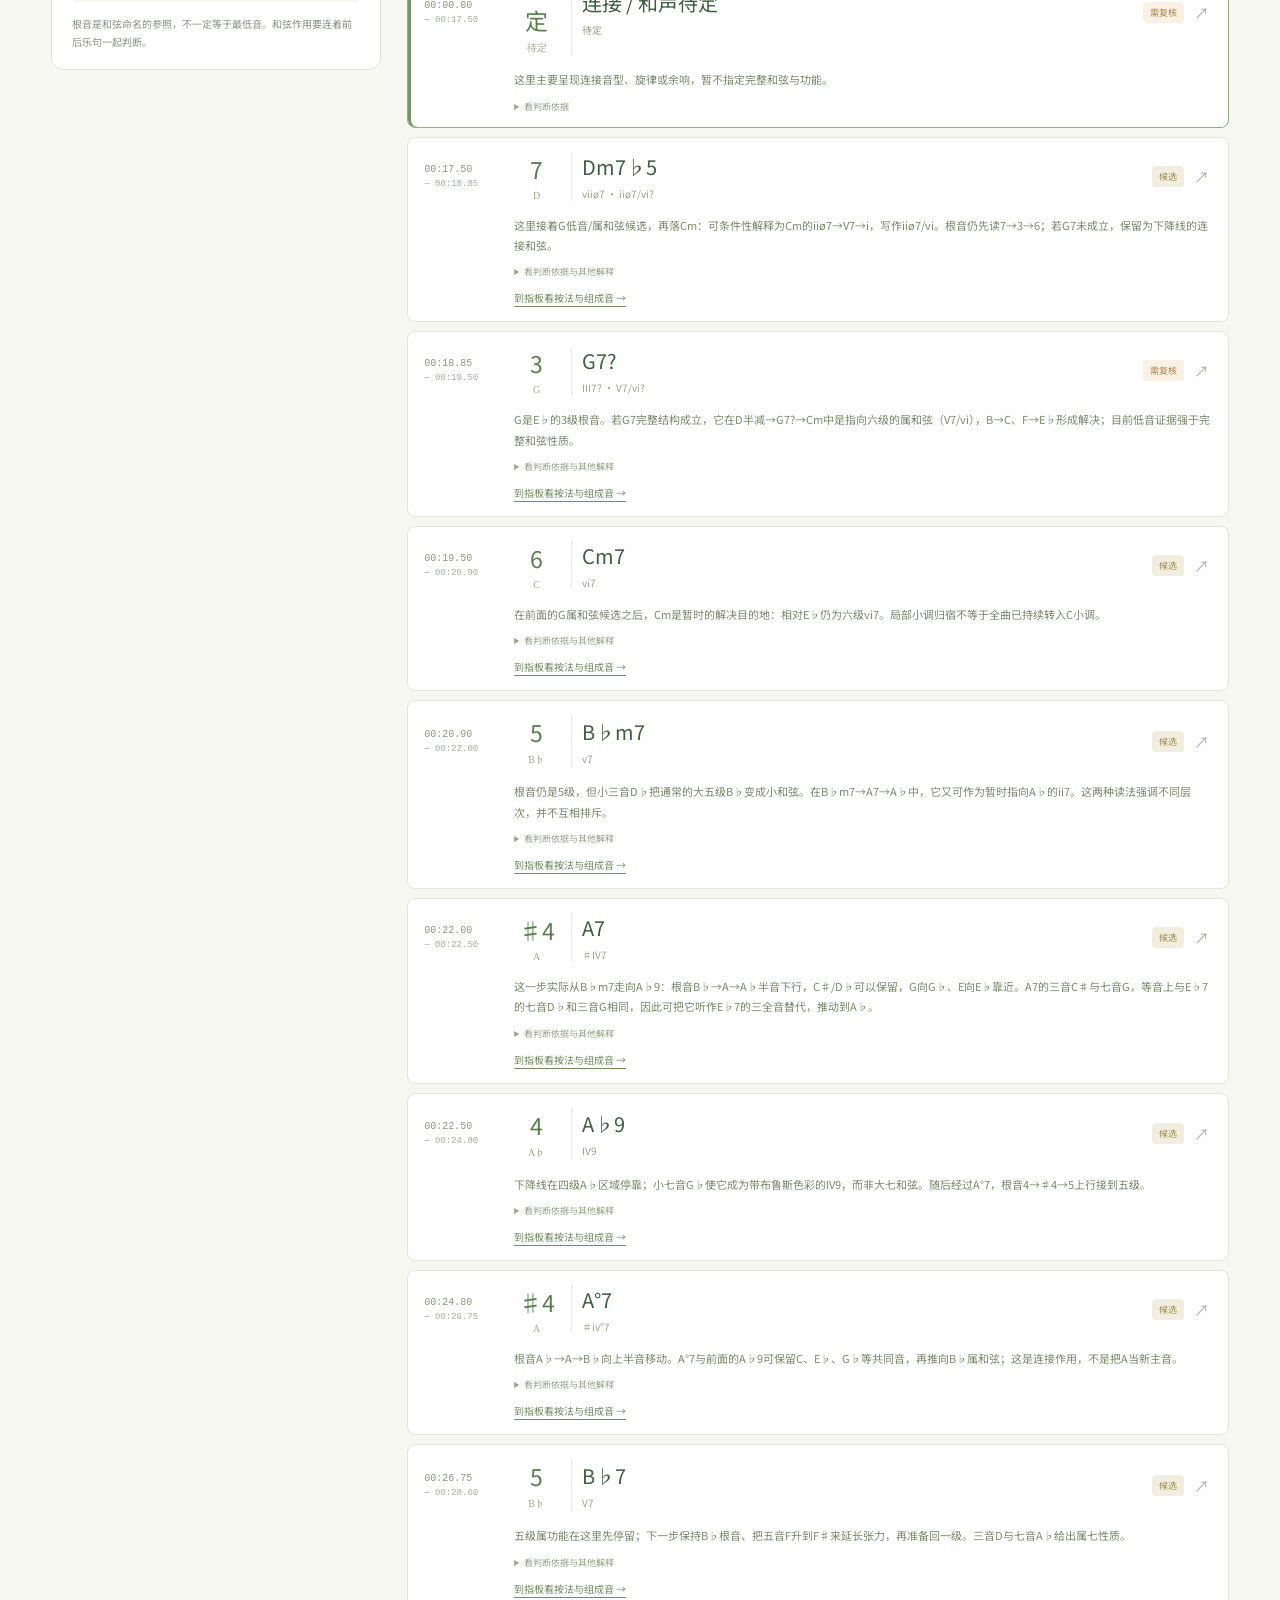
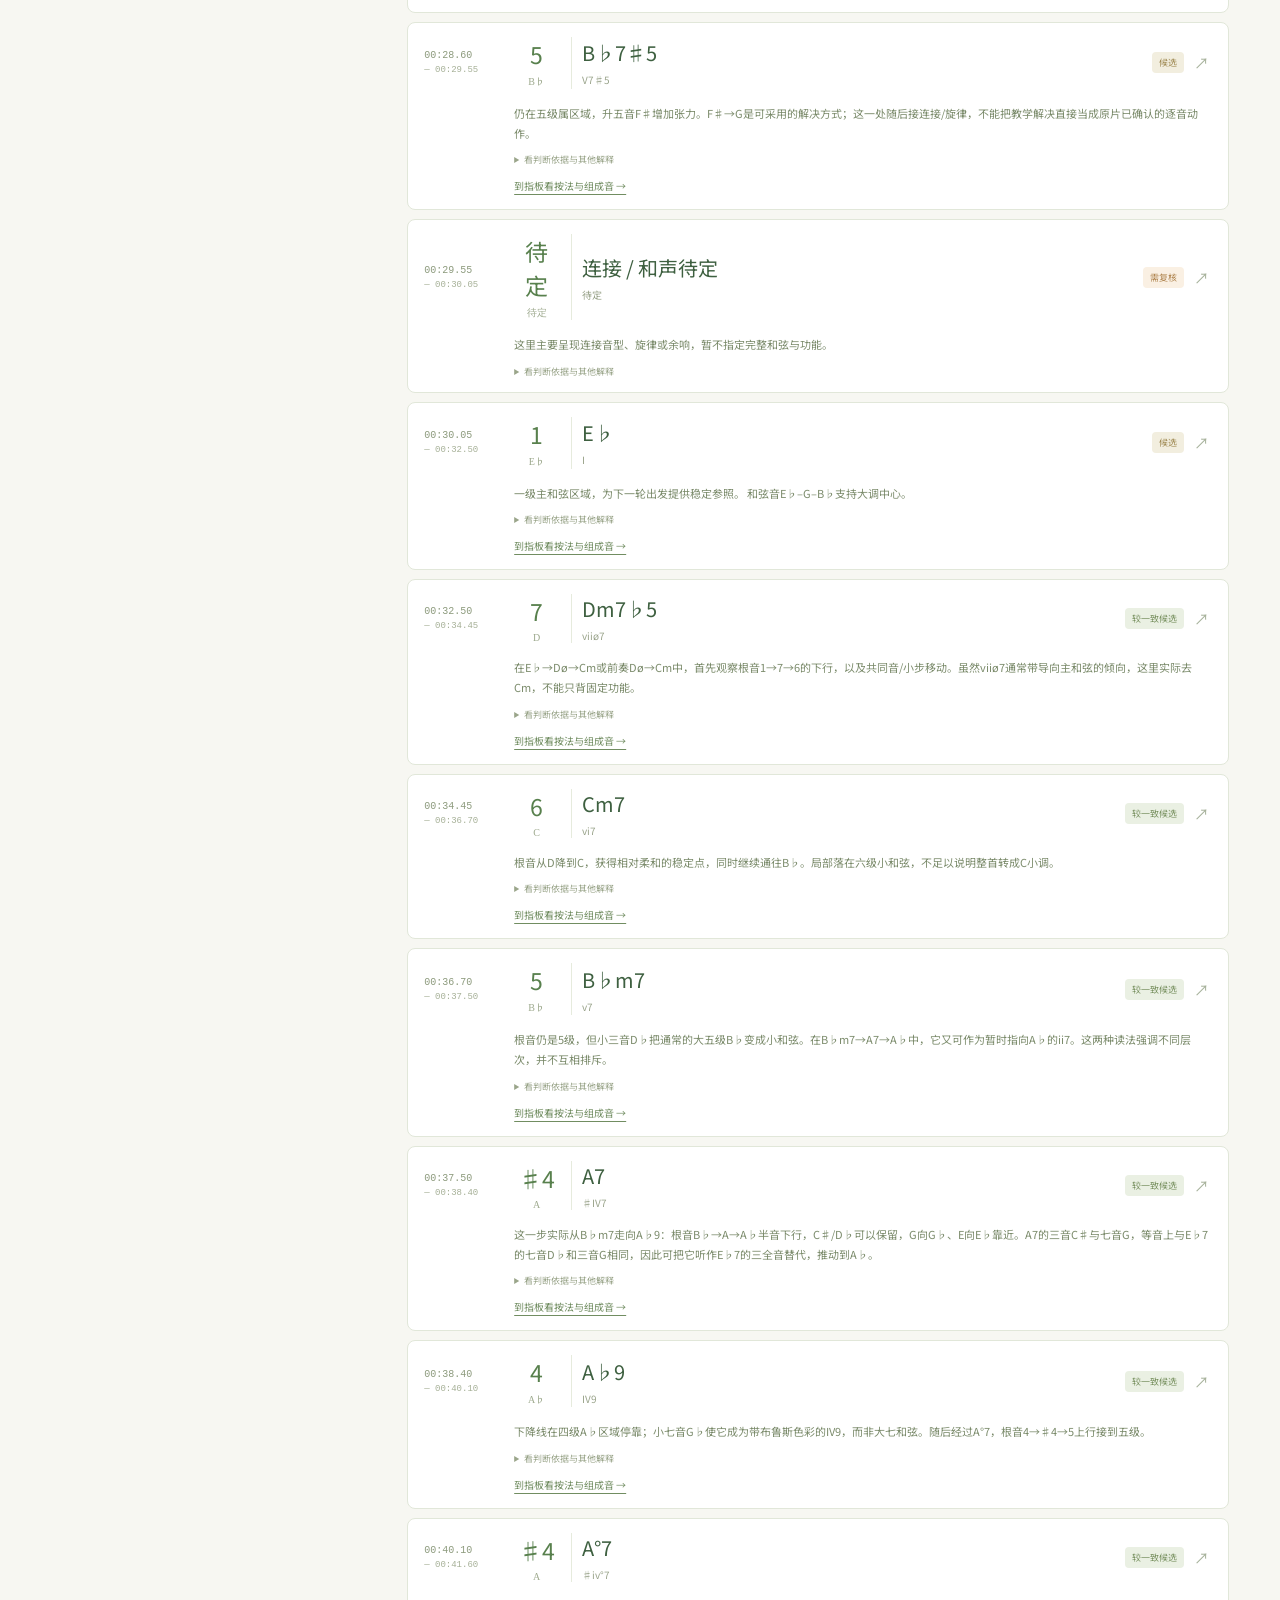
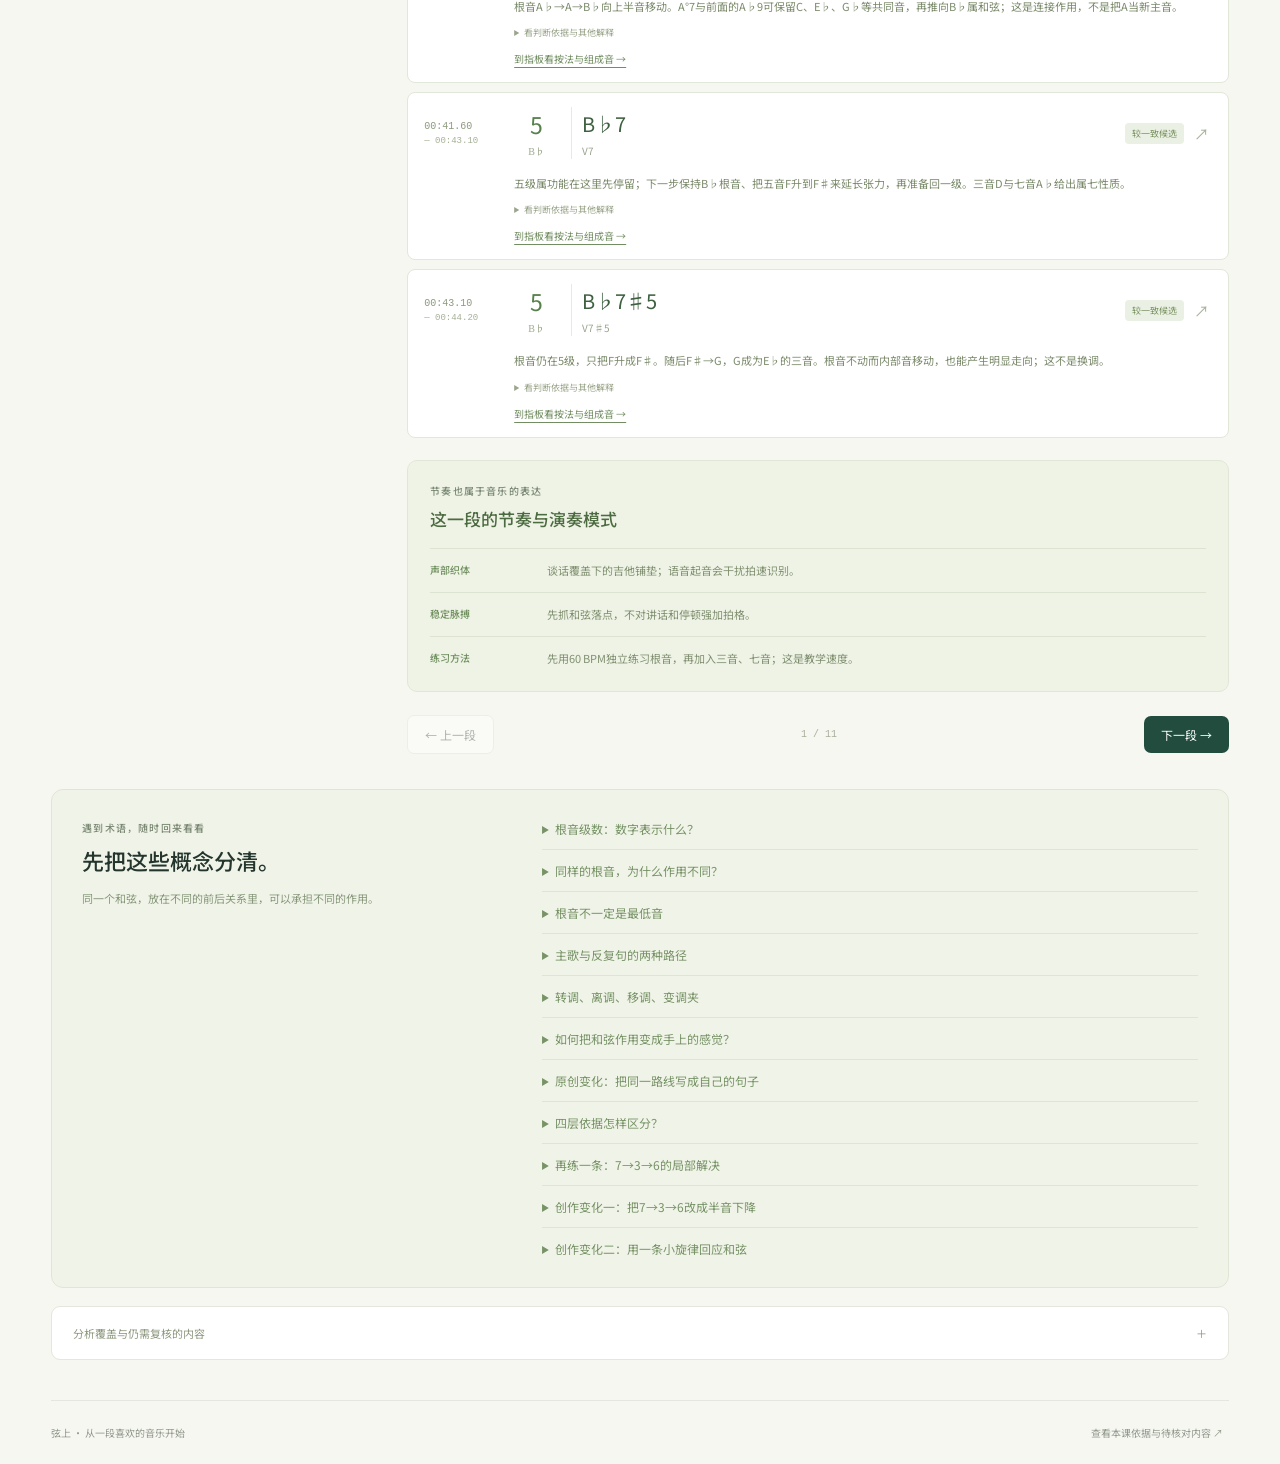
==== commit e1148e72: "Follow the active analysis chord in the horizontal progression" ====
--- a/study.html
+++ b/study.html
@@ -67,5 +67,5 @@
 <dialog id="helpDialog"><button class="dialog-close" aria-label="关闭帮助">×</button><div class="eyebrow">第一步，不急着记和弦名</div><h2>三个数字，分开看。</h2><div class="help-items"><p><b>弦号</b> 第 1 弦最细、声音较高；第 6 弦最粗、声音较低。指板从上到下是 1 → 6 弦。</p><p><b>品位</b> 上方的 1、2、3…是从琴头开始数的格子。按在格子靠近右侧品丝的位置。</p><p><b>指号</b> 音符旁的小数字是左手手指：1 食指、2 中指、3 无名指、4 小指。</p><p><b>按法与拨弦</b> 实心音点表示本次拨响；虚线音点表示保留的按位或空弦，本次不拨。左侧 × 表示不拨，0 表示拨空弦，● 表示拨按住的弦。点击按位会进入自由选音。</p></div><p class="dialog-tip">先选择一处和弦，点“逐弦听音”，再逐一看看指板上的音名、和弦音级与左手指号。</p><button class="primary dialog-close">开始试一试</button></dialog>
 <dialog id="evidenceDialog"><button class="dialog-close" aria-label="关闭依据">×</button><div class="eyebrow">本课的四层依据</div><h2>练习可以明确，证据也要明确。</h2><dl></dl><p class="dialog-tip">自由指板按实际发声音识别，音数不足会显示单音或音组；有多种解释时保留候选。</p></dialog>
 <div class="toast" id="toast" role="status" aria-live="polite"></div>
-<script src="songs.js?v=20261114-song-library"></script><script src="study-loader.js?v=20261114-compact"></script>
+<script src="songs.js?v=20261114-song-library"></script><script src="study-loader.js?v=20261114-follow"></script>
 </body></html>
